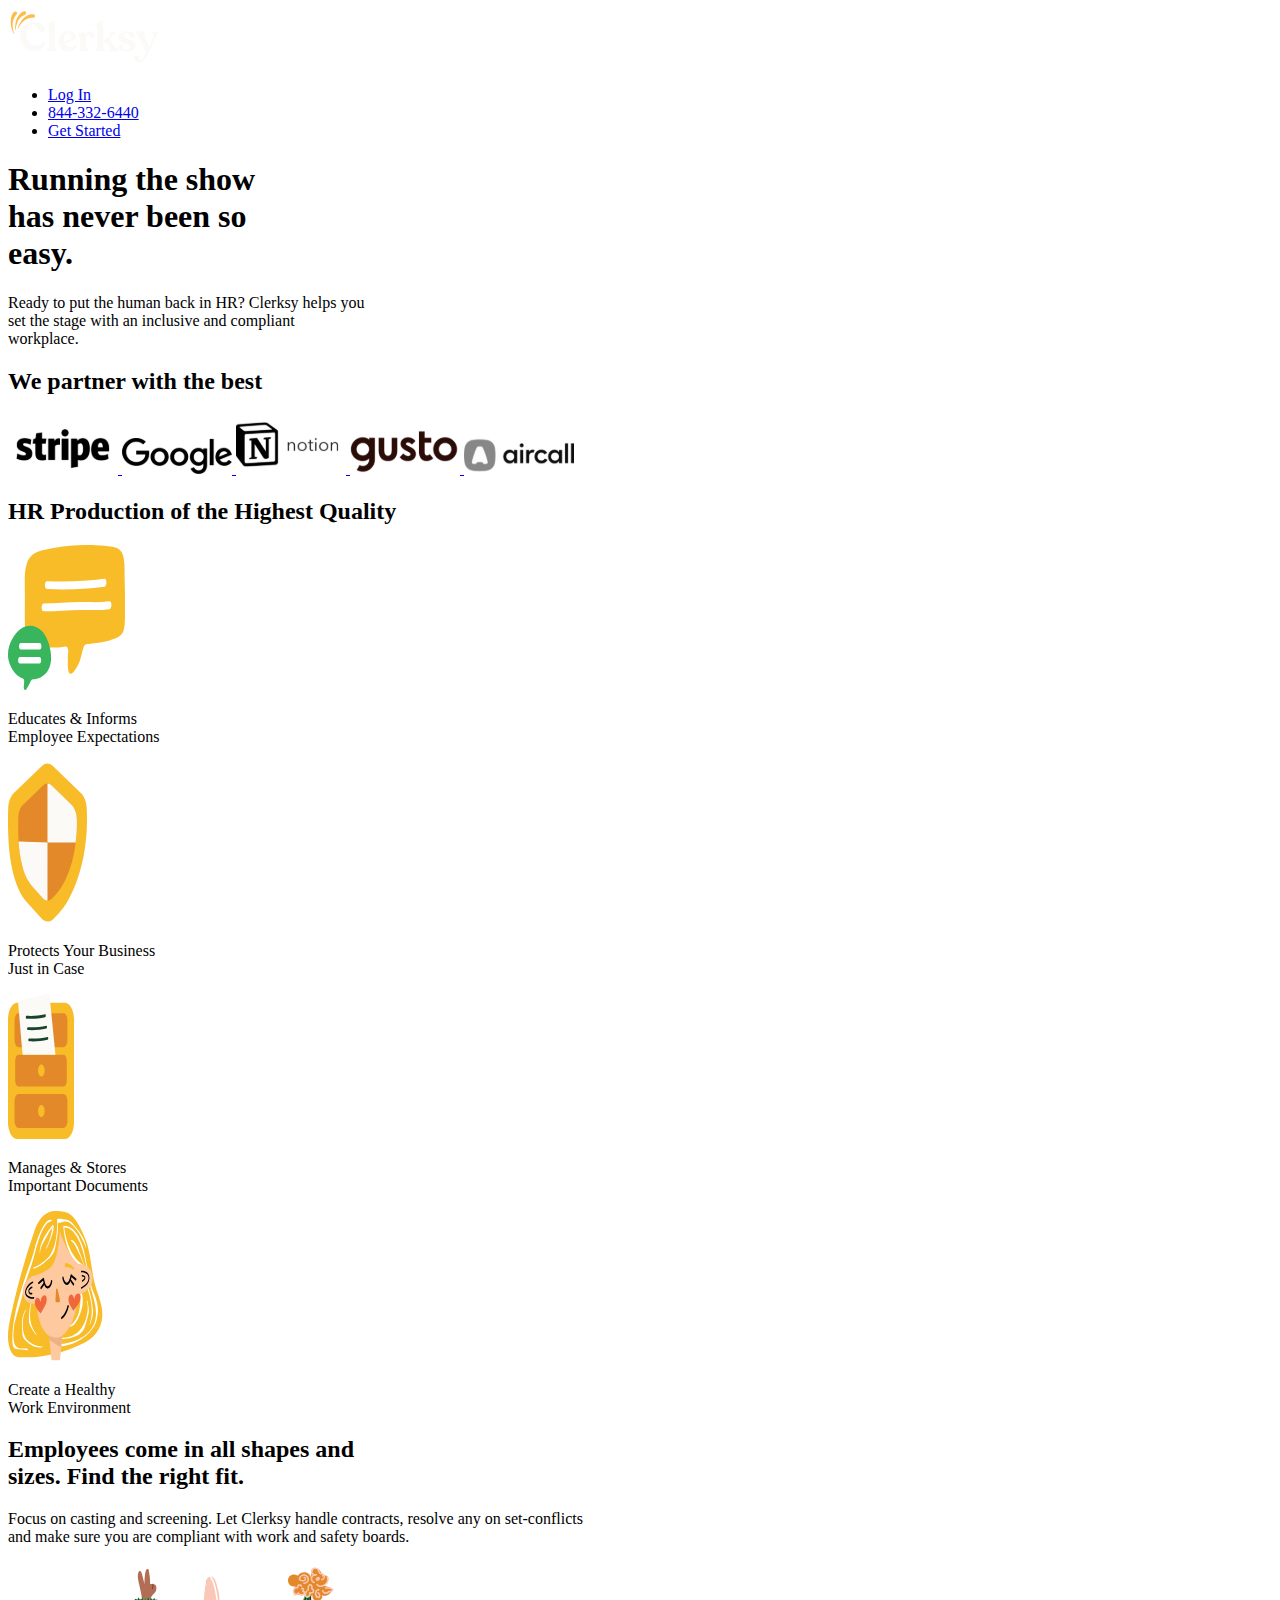
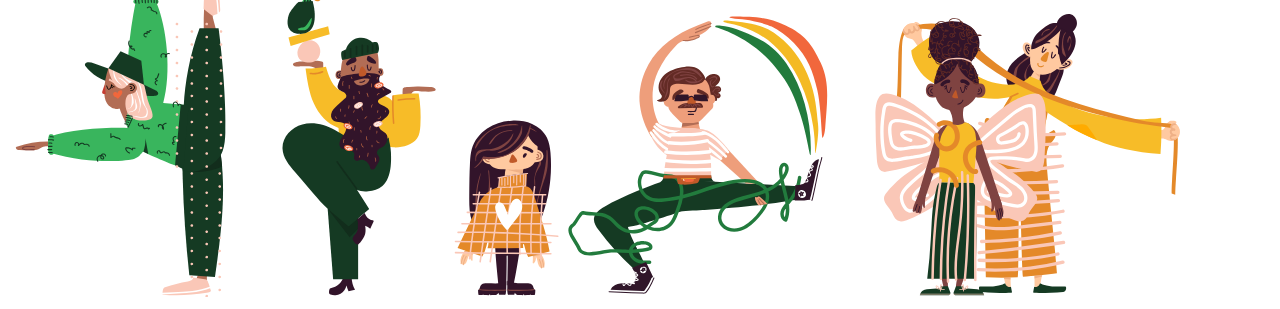
==== index.html @ 3b126f64 "3 sections" ====
<!doctype html>
<html lang="en">
<head>
    <meta charset="UTF-8">
    <meta name="viewport"
          content="width=device-width, user-scalable=no, initial-scale=1.0, maximum-scale=1.0, minimum-scale=1.0">
    <meta http-equiv="X-UA-Compatible" content="ie=edge">
    <title>Clerksky</title>
    <link rel="stylesheet" href="css/Style.css">
</head>
<body>
<header>
    <div class="container wrapper">
        <a href="#">
            <img src="images/logo.svg" alt=""/>
        </a>
        <nav>
            <ul>
                <li>
                    <a href="#">Log In</a>
                </li>
                <li>
                    <a href="#">844-332-6440</a>
                </li>
                <li>
                    <a href="#">Get Started</a>
                </li>
            </ul>
        </nav>
    </div>
</header>
<main>
    <section class="main">
        <div class="wrapper">

            <article>
                <h1>Running the show<br>has never been so<br>easy.</h1>
                <p>Ready to put the human back in HR? Clerksy helps you<br>set the stage with an inclusive and compliant<br>workplace.</p>
            </article>
        </div>
    </section>
    <section class="partners">
        <div class="wrapper">
            <h2>We partner with the best</h2>
            <div class="link_images">
                <a href="#">
                    <img src="images/stripe.svg" alt=""/>
                </a>
                <a href="#">
                    <img src="images/google.svg" alt=""/>
                </a>
                <a href="#">
                    <img src="images/notion.svg" alt=""/>
                </a>
                <a href="#">
                    <img src="images/gusto.svg" alt=""/>
                </a>
                <a href="#">
                    <img src="images/aircall.svg" alt=""/>
                </a>
            </div>
        </div>
    </section>
    <section class="production">
        <div class="wrapper" >
            <h2>HR Production of the Highest Quality</h2>
            <div class="production_card">
                <article>
                    <img src="images/icon01.svg">
                    <p>Educates & Informs<br>Employee Expectations</p>
                </article>
                <article>
                    <img src="images/icon02.svg">
                    <p>Protects Your Business<br>Just in Case</p>
                </article>
                <article>
                    <img src="images/icon03.svg">
                    <p>Manages & Stores<br>Important Documents</p>
                </article>
                <article>
                    <img src="images/icon04.svg">
                    <p>Create a Healthy<br>Work Environment</p>
                </article>
            </div>
        </div>
    </section>
    <section class="employees">
        <div class="wrapper">
            <h2>Employees come in all shapes and<br> sizes. Find the right fit.</h2>
            <p>Focus on casting and screening. Let Clerksy handle contracts, resolve any on set-conflicts<br> and make sure you are compliant with work and safety boards.</p>
            <img src="images/people.svg">
        </div>
    </section>
</main>
<footer></footer>
</body>
</html>
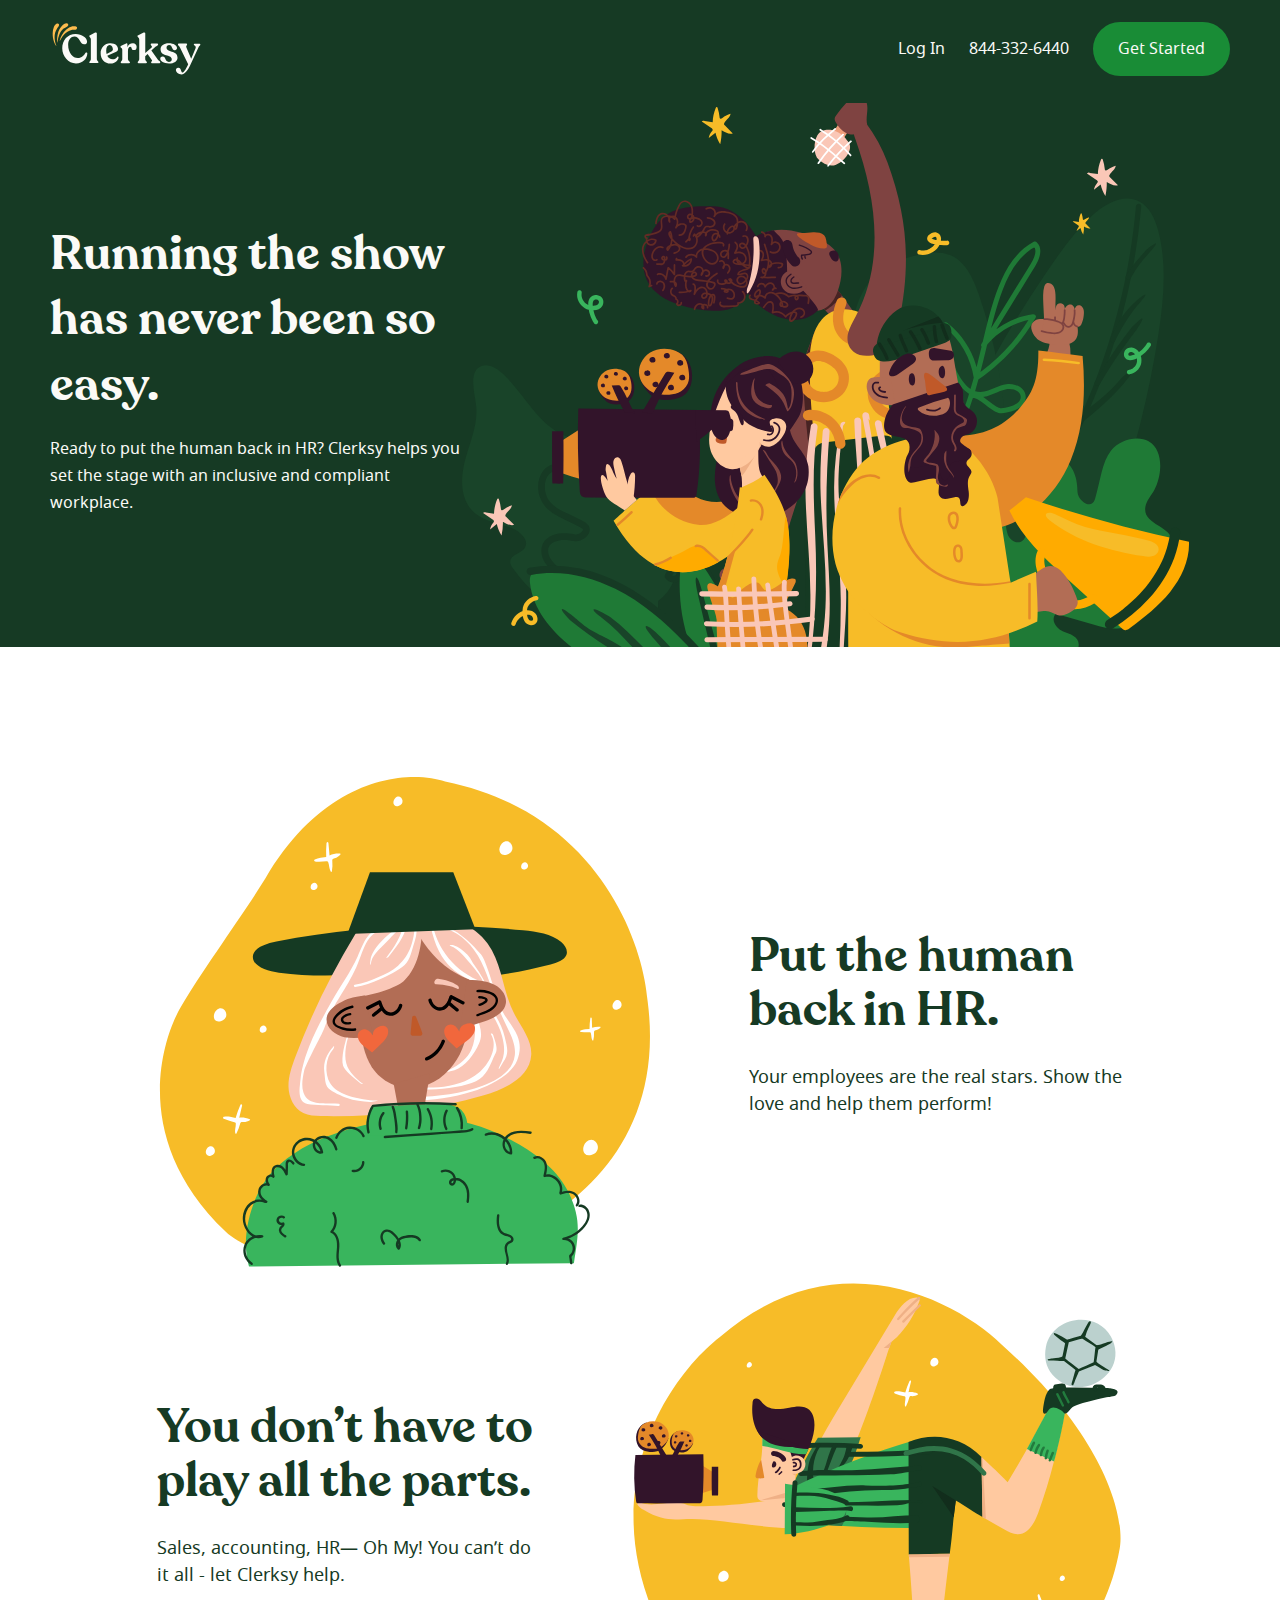
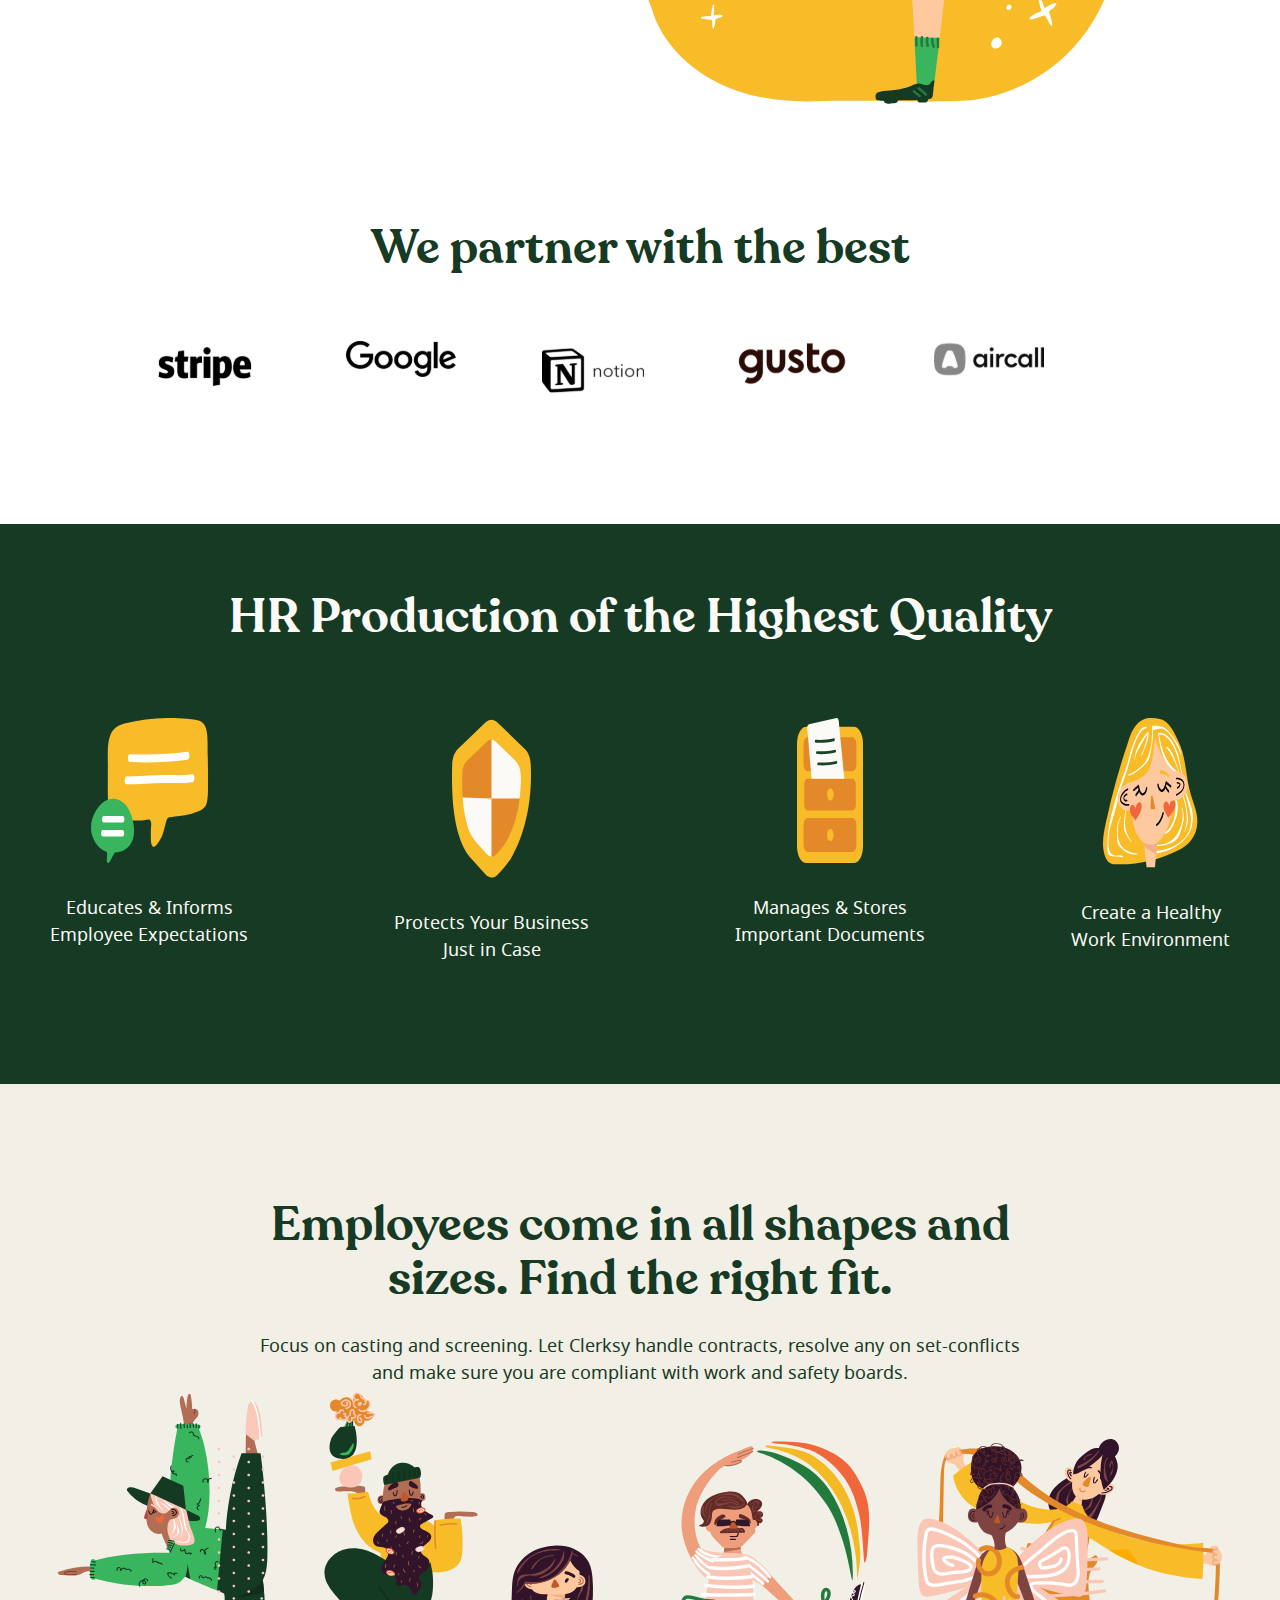
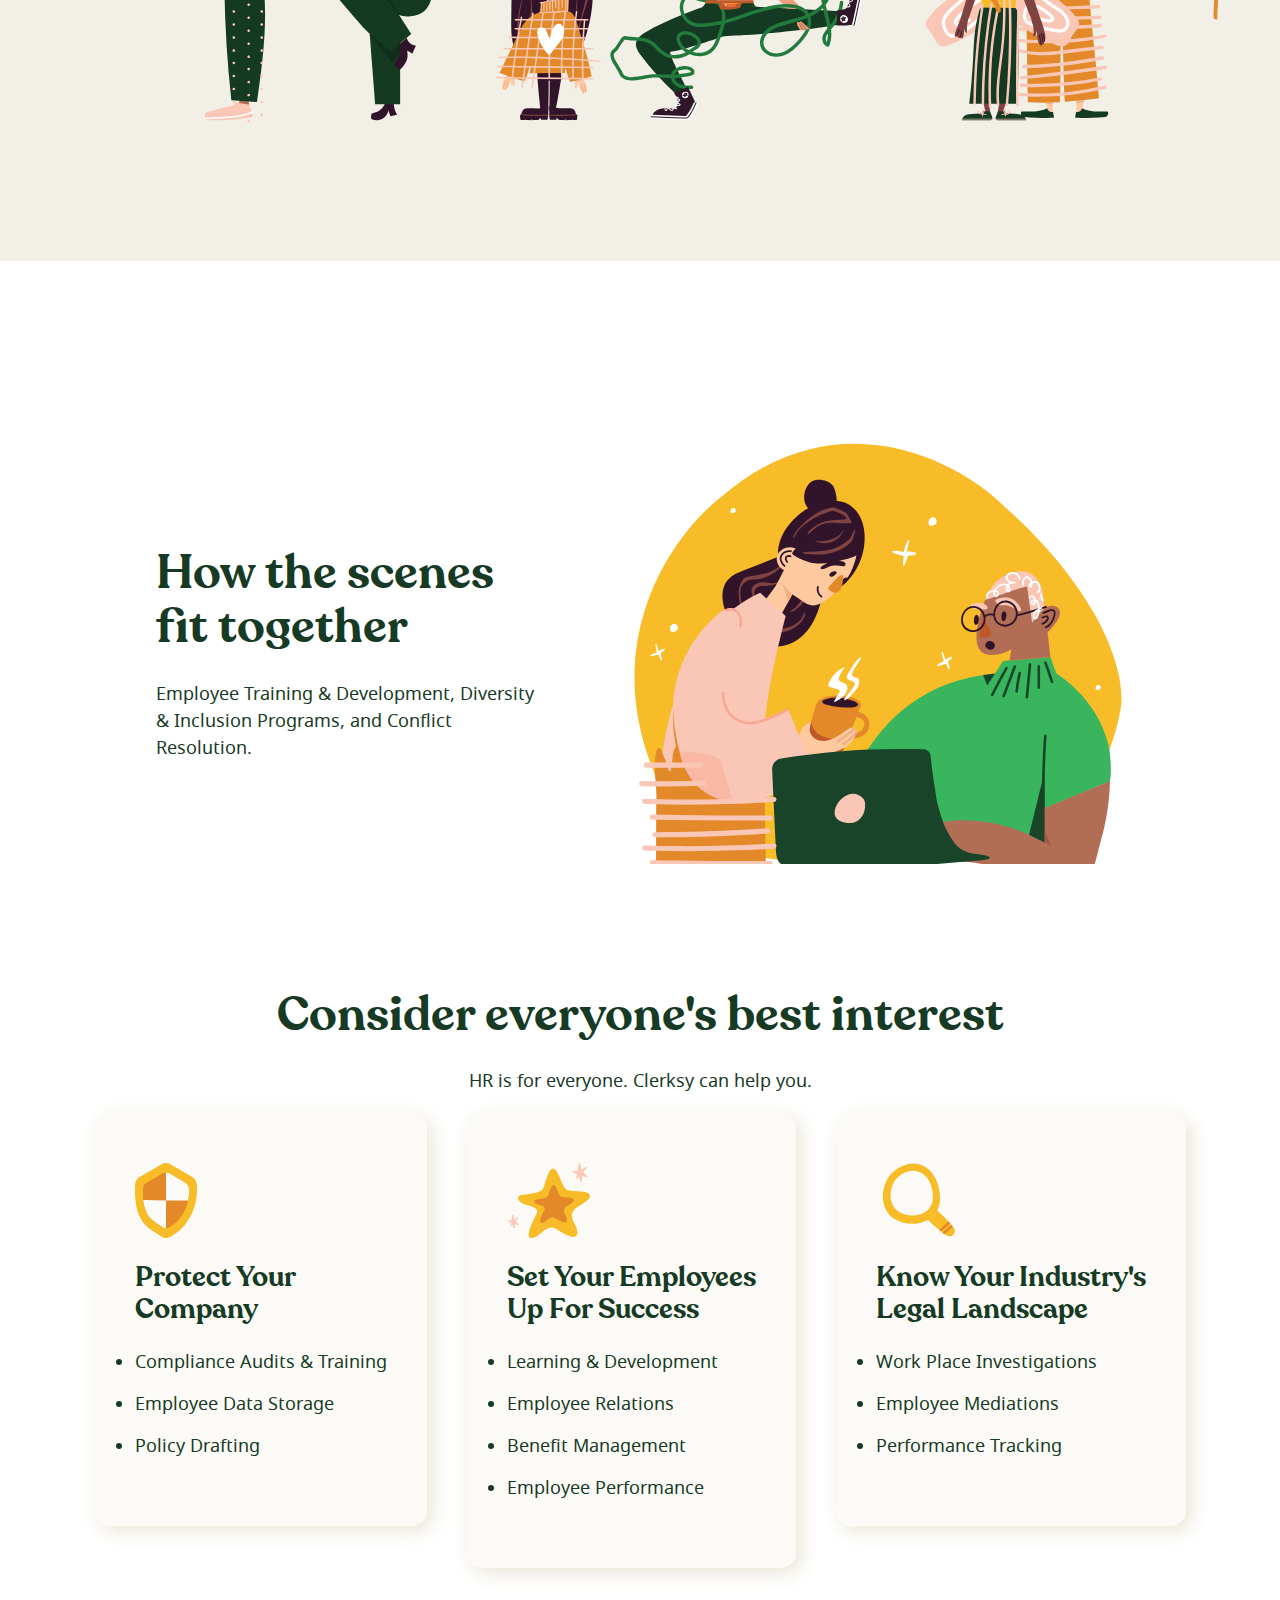
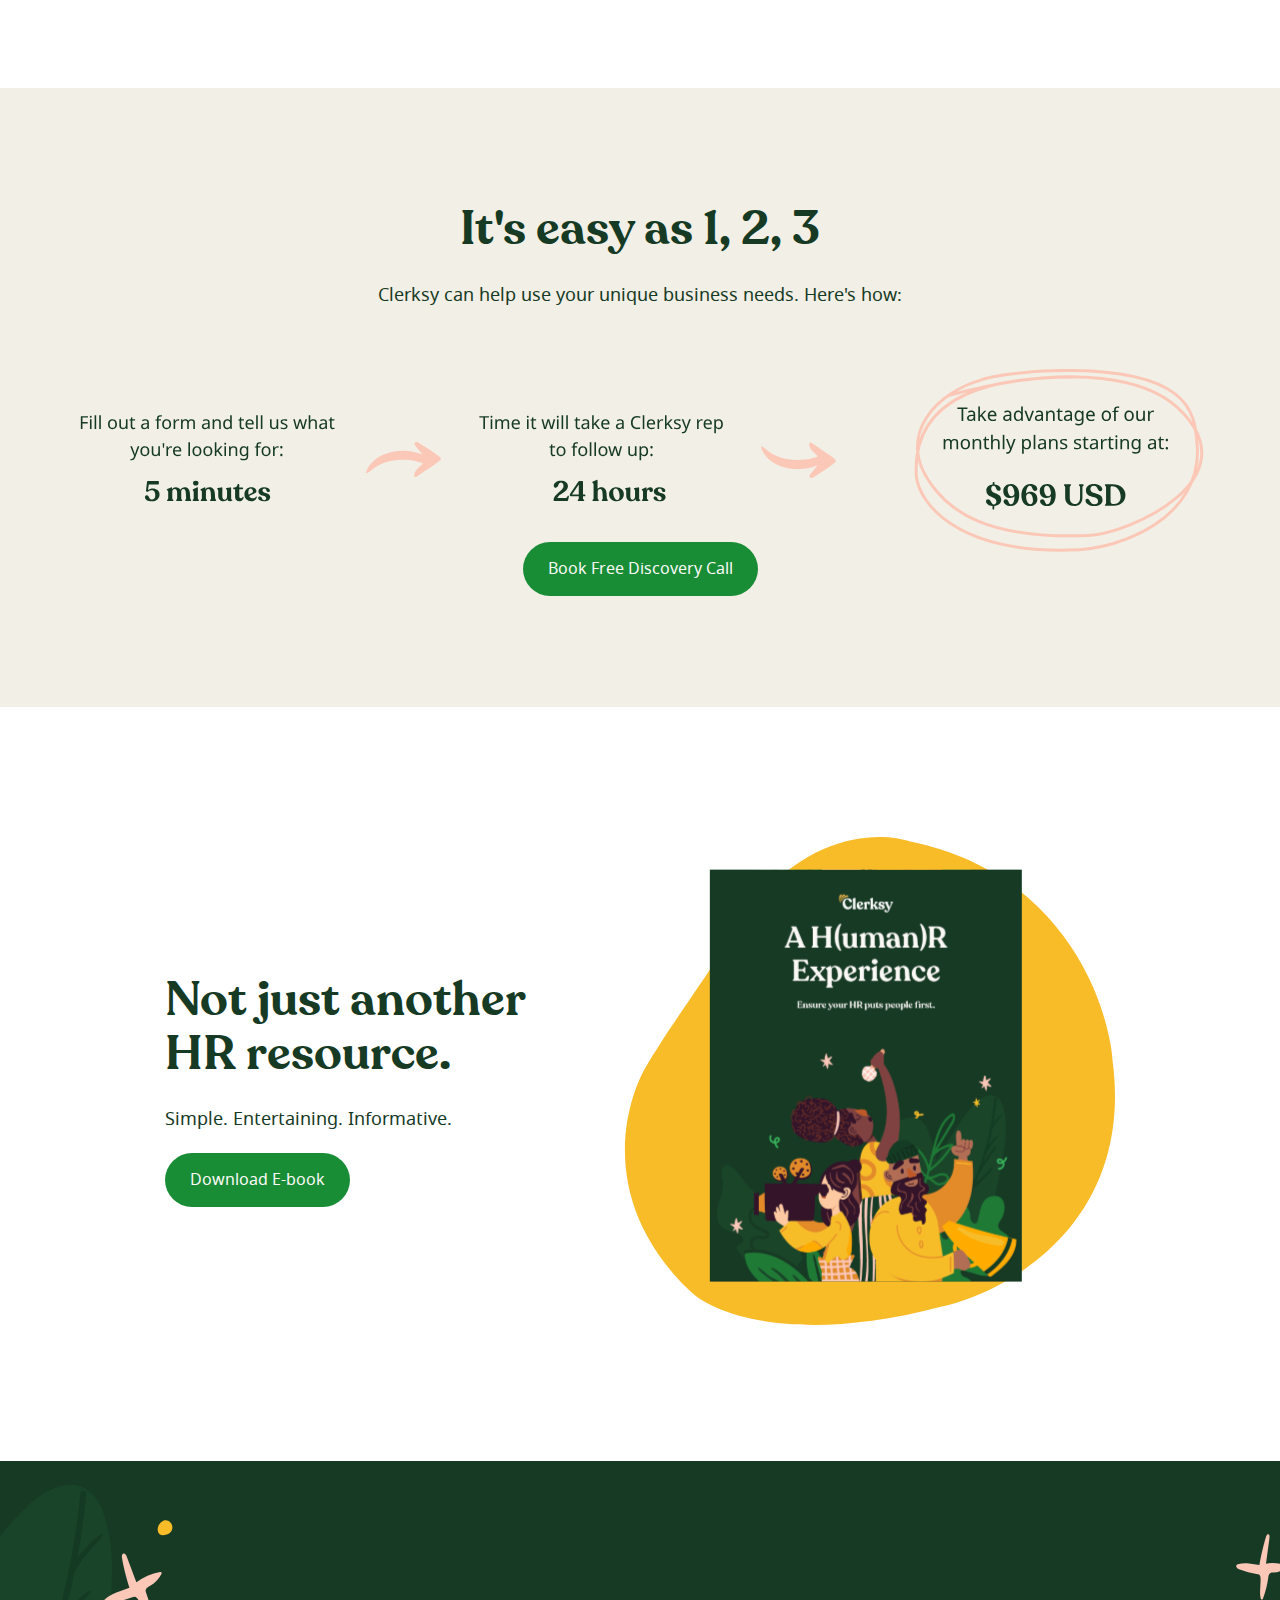
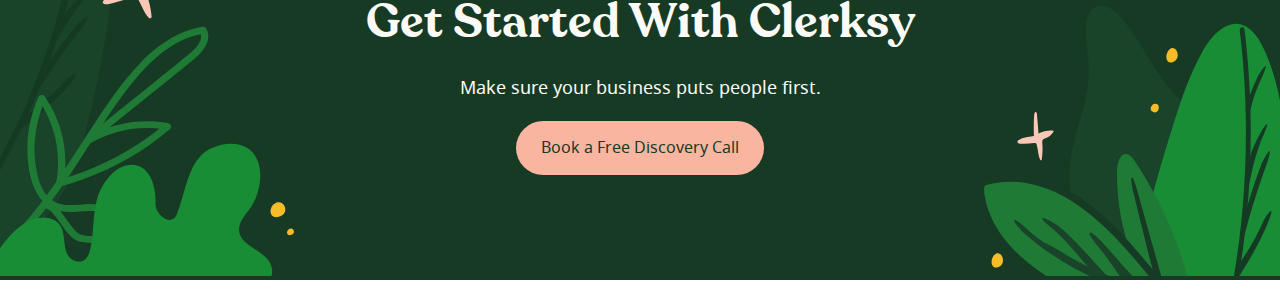
==== commit 96399685: "flexs" ====
--- a/index.html
+++ b/index.html
@@ -6,7 +6,7 @@
           content="width=device-width, user-scalable=no, initial-scale=1.0, maximum-scale=1.0, minimum-scale=1.0">
     <meta http-equiv="X-UA-Compatible" content="ie=edge">
     <title>Clerksky</title>
-    <link rel="stylesheet" href="css/Style.css">
+    <link rel="stylesheet" href="css/style.css">
 </head>
 <body>
 <header>
@@ -39,6 +39,26 @@
             </article>
         </div>
     </section>
+    <section class="about">
+        <div class="wrapper">
+            <article>
+                <img src="images/about_1.svg">
+            </article>
+            <article>
+                <h2>Put the human<br> back in HR.</h2>
+                <p>Your employees are the real stars. Show the<br> love and help them perform!</p>
+            </article>
+        </div>
+        <div class="wrapper">
+            <article>
+                <h2>You don’t have to<br> play all the parts.</h2>
+                <p>Sales, accounting, HR— Oh My! You can’t do<br> it all - let Clerksy help.</p>
+            </article>
+            <article>
+                <img src="images/about_2.svg">
+            </article>
+        </div>
+    </section>
     <section class="partners">
         <div class="wrapper">
             <h2>We partner with the best</h2>
@@ -91,6 +111,102 @@
             <img src="images/people.svg">
         </div>
     </section>
+    <section class="info">
+        <div class="wrapper">
+            <article>
+                <h2>How the scenes<br> fit together</h2>
+                <p>Employee Training & Development, Diversity<br> & Inclusion Programs, and Conflict<br> Resolution.</p>
+            </article>
+            <article>
+                <img src="images/info.svg">
+            </article>
+        </div>
+    </section>
+    <section class="interests">
+        <div class="wrapper">
+            <H2>Consider everyone's best interest</H2>
+            <p>HR is for everyone. Clerksy can help you.</p>
+            <div class="cards_interests">
+                <article>
+                    <img src="images/icon_inter01.svg">
+                    <h3>Protect Your <br>Company</h3>
+                    <ul>
+                        <li>Compliance Audits & Training</li>
+                        <li>Employee Data Storage</li>
+                        <li>Policy Drafting</li>
+                    </ul>
+                </article>
+                <article>
+                    <img src="images/icon_inter02.svg">
+                    <h3>Set Your Employees<br> Up For Success</h3>
+                    <ul>
+                        <li>Learning & Development</li>
+                        <li>Employee Relations</li>
+                        <li>Benefit Management</li>
+                        <li>Employee Performance</li>
+                    </ul>
+                </article>
+                <article>
+                    <img src="images/icon_inter03.svg">
+                    <h3>Know Your Industry's<br> Legal Landscape</h3>
+                    <ul>
+                        <li>Work Place Investigations</li>
+                        <li>Employee Mediations</li>
+                        <li>Performance Tracking</li>
+                    </ul>
+                </article>
+            </div>
+        </div>
+    </section>
+    <section class="instructions">
+        <div class="wrapper">
+            <h2>It's easy as 1, 2, 3</h2>
+            <p>Clerksy can help use your unique business needs. Here's how:</p>
+        </div>
+        <div class="steps">
+            <article>
+                <img src="images/arrow01.svg">
+            </article>
+            <article>
+                <img src="images/arrow02.svg">
+            </article>
+            <article class="cost">
+                <img src="images/steps03.svg">
+            </article>
+        </div>
+        <ul>
+            <li>
+                <a href="#">Book Free Discovery Call</a>
+            </li>
+        </ul>
+    </section>
+    <section class="book">
+        <div class="wrapper">
+            <article>
+                <h2>Not just another<br>HR resource.</h2>
+                <p>Simple. Entertaining. Informative.</p>
+                <a href="#">Download E-book</a>
+            </article>
+            <article>
+                <img src="images/book.svg">
+            </article>
+        </div>
+    </section>
+    <section class="get_started">
+        <div class="block">
+            <h2>Get Started With Clerksy</h2>
+            <p>Make sure your business puts people first.</p>
+            <a href="#">Book a Free Discovery Call</a>
+        </div>
+        <div class="background_image">
+            <article>
+                <img src="images/plants01.svg">
+            </article>
+            <article>
+                <img src="images/plants02.svg">
+            </article>
+        </div>
+    </section>
 </main>
 <footer></footer>
 </body>
--- a/css/style.css
+++ b/css/style.css
@@ -0,0 +1,305 @@
+@font-face {
+    font-family: 'recoletasemibold';
+    src: url('../fonts/recoleta-semibold-webfont.eot');
+    src: url('../fonts/recoleta-semibold-webfont.eot?#iefix') format('embedded-opentype'),
+    url('../fonts/recoleta-semibold-webfont.woff2') format('woff2'),
+    url('../fonts/recoleta-semibold-webfont.woff') format('woff'),
+    url('../fonts/recoleta-semibold-webfont.ttf') format('truetype');
+    font-weight: normal;
+    font-style: normal;
+}
+@font-face {
+    font-family: 'noto_sansregular';
+    src: url('../fonts/notosans-regular-webfont.eot');
+    src: url('../fonts/notosans-regular-webfont.eot?#iefix') format('embedded-opentype'),
+    url('../fonts/notosans-regular-webfont.woff2') format('woff2'),
+    url('../fonts/notosans-regular-webfont.woff') format('woff'),
+    url('../fonts/notosans-regular-webfont.ttf') format('truetype');
+    font-weight: normal;
+    font-style: normal;
+}
+
+* {
+    padding: 0;
+    margin: 0;
+}
+header{
+    background-color: rgba(22, 58, 36, 1);
+    padding-top: 20px;
+    padding-bottom: 20px;
+}
+.wrapper{
+    max-width: 1180px; margin: auto;
+}
+.container{
+    display:flex;
+    justify-content: space-between;
+}
+.container nav{
+    padding: 16px 0;
+}
+header nav ul{
+    display: flex;
+    justify-content: end;
+    list-style: none;
+}
+header nav li{
+    margin-left: 24px;
+}
+header nav li a {
+    color: #FBFAF7;
+    text-align: right;
+    font: 16px/27px 'noto_sansregular';
+    text-decoration: none;
+}
+header nav li:last-of-type a {
+    background-color: #198C36;
+    border-radius: 160px;
+    padding: 15px 25px;
+}
+.main{
+    padding-top: 120px;
+    padding-bottom: 40px;
+    background: rgba(22, 58, 36, 1) url("../images/main.svg")  right 85px bottom no-repeat;
+}
+.main h1{
+    color: #FBFAF7;
+    font: 48px/65.25px 'recoletasemibold';
+    margin-bottom: 18px;
+}
+.main p{
+    color: #FBFAF7;
+    font: 16px/27px 'noto_sansregular';
+    margin-bottom: 90px;
+}
+.partners {
+    padding-top: 113px;
+    padding-bottom: 120px;
+}
+.partners h2 {
+    text-align: center;
+    color: #163A24;
+    font: 48px/54px 'recoletasemibold';
+    margin-bottom: 66px;
+}
+.partners a {
+    margin-right: 86px;
+}
+.link_images{
+    display: flex;
+    justify-content: center;
+}
+.production{
+    background: #163A24;
+    padding-top: 66px;
+    padding-bottom: 120px;
+}
+.production h2 {
+    text-align: center;
+    color: #FBFAF7;
+    font: 48px/54px 'recoletasemibold';
+    margin-bottom: 74px;
+}
+.production_card{
+    display: flex;
+    justify-content: space-between;
+    text-align: center
+}
+.production article img{
+    margin-bottom: 28px;
+}
+.production article p{
+    color: #FBFAF7;
+    font: 18px/27px 'noto_sansregular';
+}
+.employees{
+    padding-top: 114px;
+    padding-bottom: 135px;
+    background: #F2EFE6;
+}
+.employees h2{
+    color: #163A24;
+    text-align: center;
+    font: 48px/54px 'recoletasemibold';
+    margin-bottom: 27px;
+}
+.employees p{
+    color: #163A24;
+    text-align: center;
+    font: 18px/27px 'noto_sansregular';
+}
+.about{
+    padding-top: 120px;
+}
+.about .wrapper{
+    display: flex;
+    justify-content: center;
+    gap: 98px;
+    align-items: center;
+}
+.about h2{
+    color: #163A24;
+    font: 48px/54px 'recoletasemibold';
+    margin-bottom: 27px;
+}
+.about p{
+    color: #163A24;
+    font: 18px/27px 'noto_sansregular';
+}
+.info{
+    padding-top: 180px;
+    padding-bottom: 120px;
+}
+.info .wrapper{
+    display: flex;
+    justify-content: center;
+    gap: 98px;
+    align-items: center;
+}
+.info h2{
+    color: #163A24;
+    font: 48px/54px 'recoletasemibold';
+    margin-bottom: 27px;
+}
+.info p{
+    color: #163A24;
+    font: 18px/27px 'noto_sansregular';
+}
+.interests{
+    margin-bottom: 120px;
+}
+.interests .wrapper H2{
+    color: #163A24;
+    font: 48px/54px 'recoletasemibold';
+    text-align: center;
+    margin-bottom: 26px;
+}
+.interests .wrapper p{
+    color: #163A24;
+    font: 18px/27px 'noto_sansregular';
+    text-align: center;
+    margin-bottom: 18px;
+}
+.cards_interests{
+    display: flex;
+    justify-content: center;
+    gap: 40px;
+    text-align: left;
+    align-items: flex-start;
+}
+.cards_interests article{
+    border-radius: 15px;
+    background: #FBFAF7;
+    box-shadow: 5px 5px 20px 0px #E9E4D5;
+    padding-right: 40px;
+    padding-left: 40px;
+    padding-top: 50px;
+    padding-bottom: 51px;
+}
+.cards_interests img{
+    margin-bottom: 20px;
+}
+.cards_interests h3{
+    margin-bottom: 23px;
+    font: 28px/32px 'recoletasemibold';
+    color: #163A24;
+}
+.cards_interests li{
+    margin-bottom: 15px;
+    font: 18px/27px 'noto_sansregular';
+    color: #163A24;
+}
+.instructions{
+    background: #F2EFE6;
+    padding-bottom: 124px;
+    padding-top: 114px;
+    text-align: center;
+}
+.instructions .wrapper h2{
+    color: #163A24;
+    font: 48px/54px 'recoletasemibold';
+    margin-bottom: 26px;
+}
+.instructions .wrapper p{
+    color: #163A24;
+    font: 18px/27px 'noto_sansregular';
+    margin-bottom: 60px;
+}
+.instructions .steps{
+    display: flex;
+    justify-content: center;
+    align-items: center;
+}
+.steps .cost{
+    margin-left: 50px;
+}
+.instructions li a{
+    border-radius: 160px;
+    background: #198C36;
+    padding: 15px 25px;
+    text-decoration: none;
+    font: 16px/27px 'noto_sansregular';
+    color: #FBFAF7;
+}
+.book{
+    padding-top: 120px;
+    padding-bottom: 120px;
+}
+.book .wrapper{
+    display: flex;
+    justify-content: center;
+    gap: 98px;
+    align-items: center;
+}
+.book .wrapper h2{
+    color: #163A24;
+    font: 48px/54px 'recoletasemibold';
+    margin-bottom: 25px;
+}
+.book .wrapper p{
+    color: #163A24;
+    font: 18px/27px 'noto_sansregular';
+    margin-bottom: 34px;
+}
+.book .wrapper a{
+    color: #FBFAF7;
+    font: 16px/27px 'noto_sansregular';
+    border-radius: 160px;
+    background: #198C36;
+    padding: 15px 25px;
+    text-decoration: none;
+}
+.get_started{
+    background-color: #163A24;
+    padding-top: 20px;
+}
+.get_started .block h2{
+    color: #FBFAF7;
+    font: 48px/54px 'recoletasemibold';
+    margin-bottom: 26px;
+}
+.get_started .block p{
+    color: #FBFAF7;
+    font: 18px/27px 'noto_sansregular';
+    margin-bottom: 33px;
+}
+.get_started .block a {
+    color: #163A24;
+    font: 16px/27px 'noto_sansregular';
+    border-radius: 160px;
+    background: #FAB5A0;
+    padding: 15px 25px;
+    text-decoration: none;
+}
+.block{
+    text-align: center;
+    padding-top: 114px;
+    padding-bottom: 139px;
+    position: absolute;
+    left: 0; right: 0;
+}
+.background_image{
+    display: flex;
+    justify-content: space-between;
+    position: relative;
+}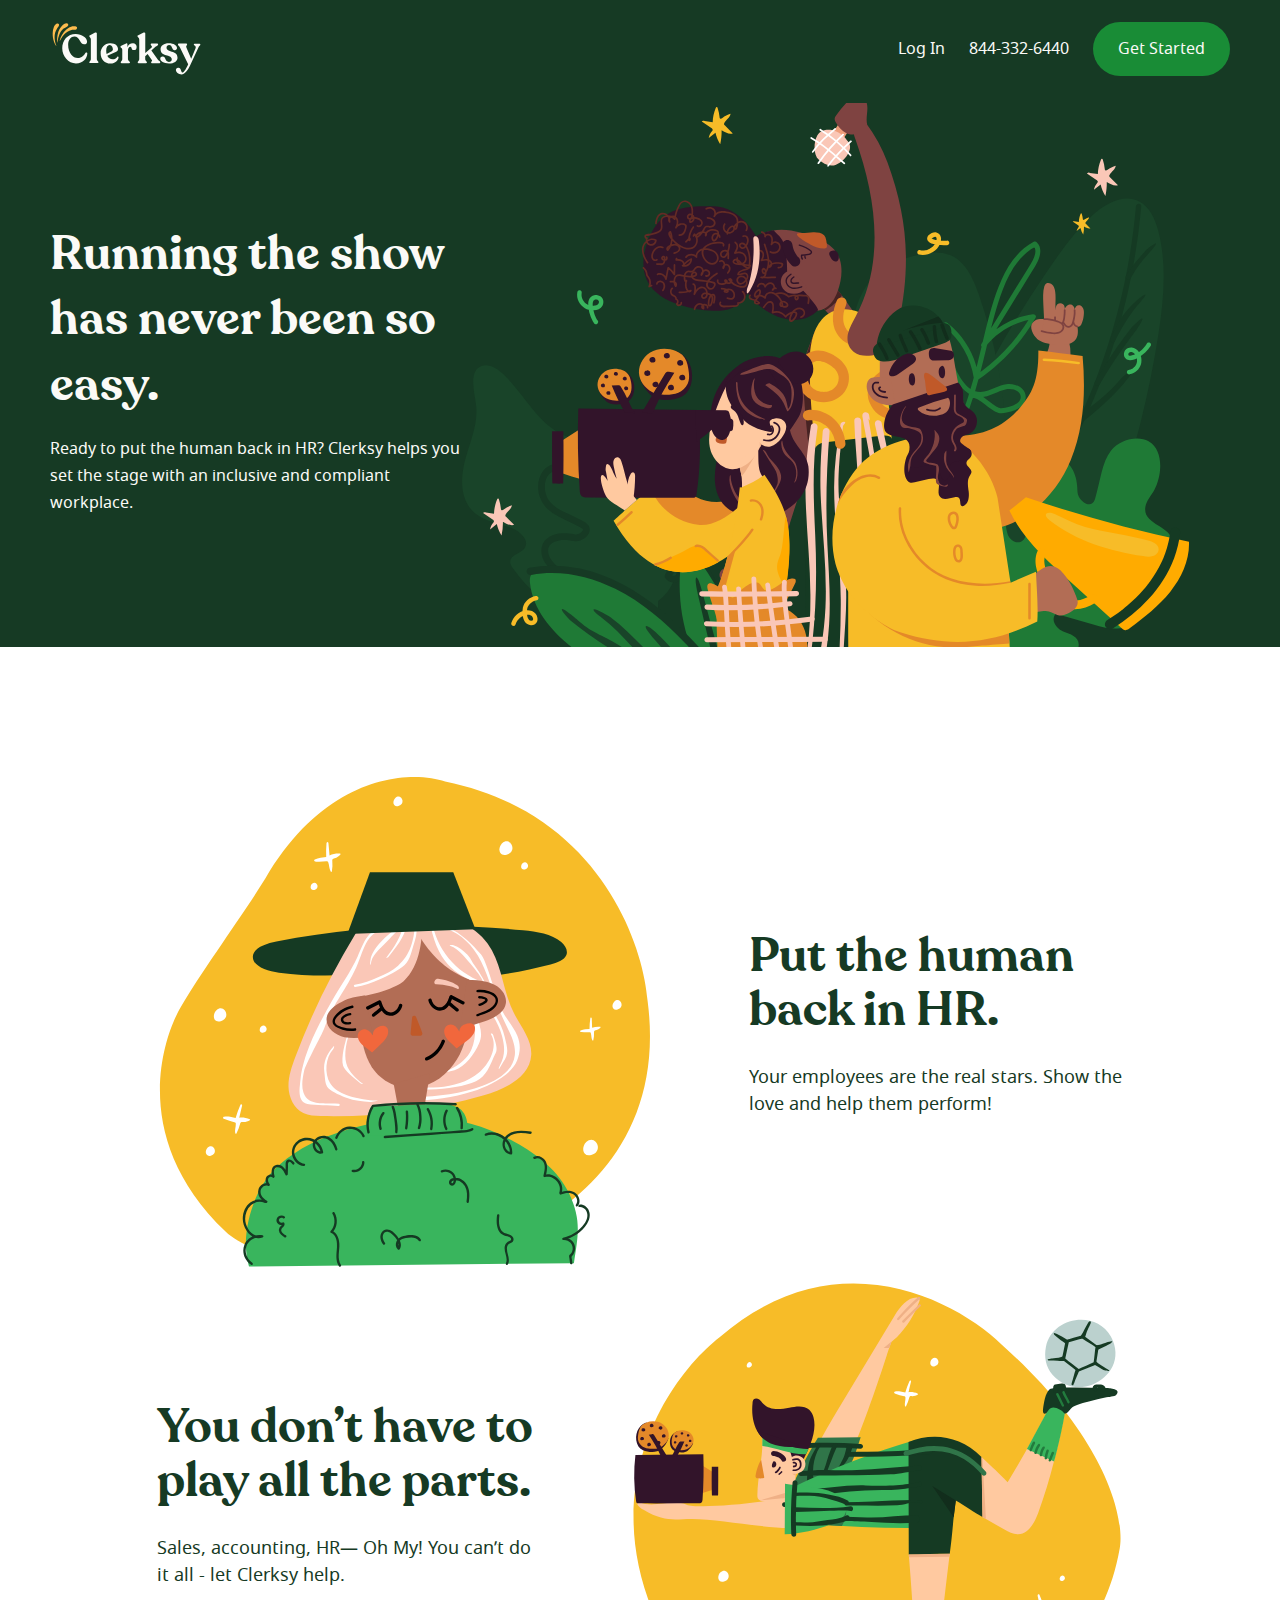
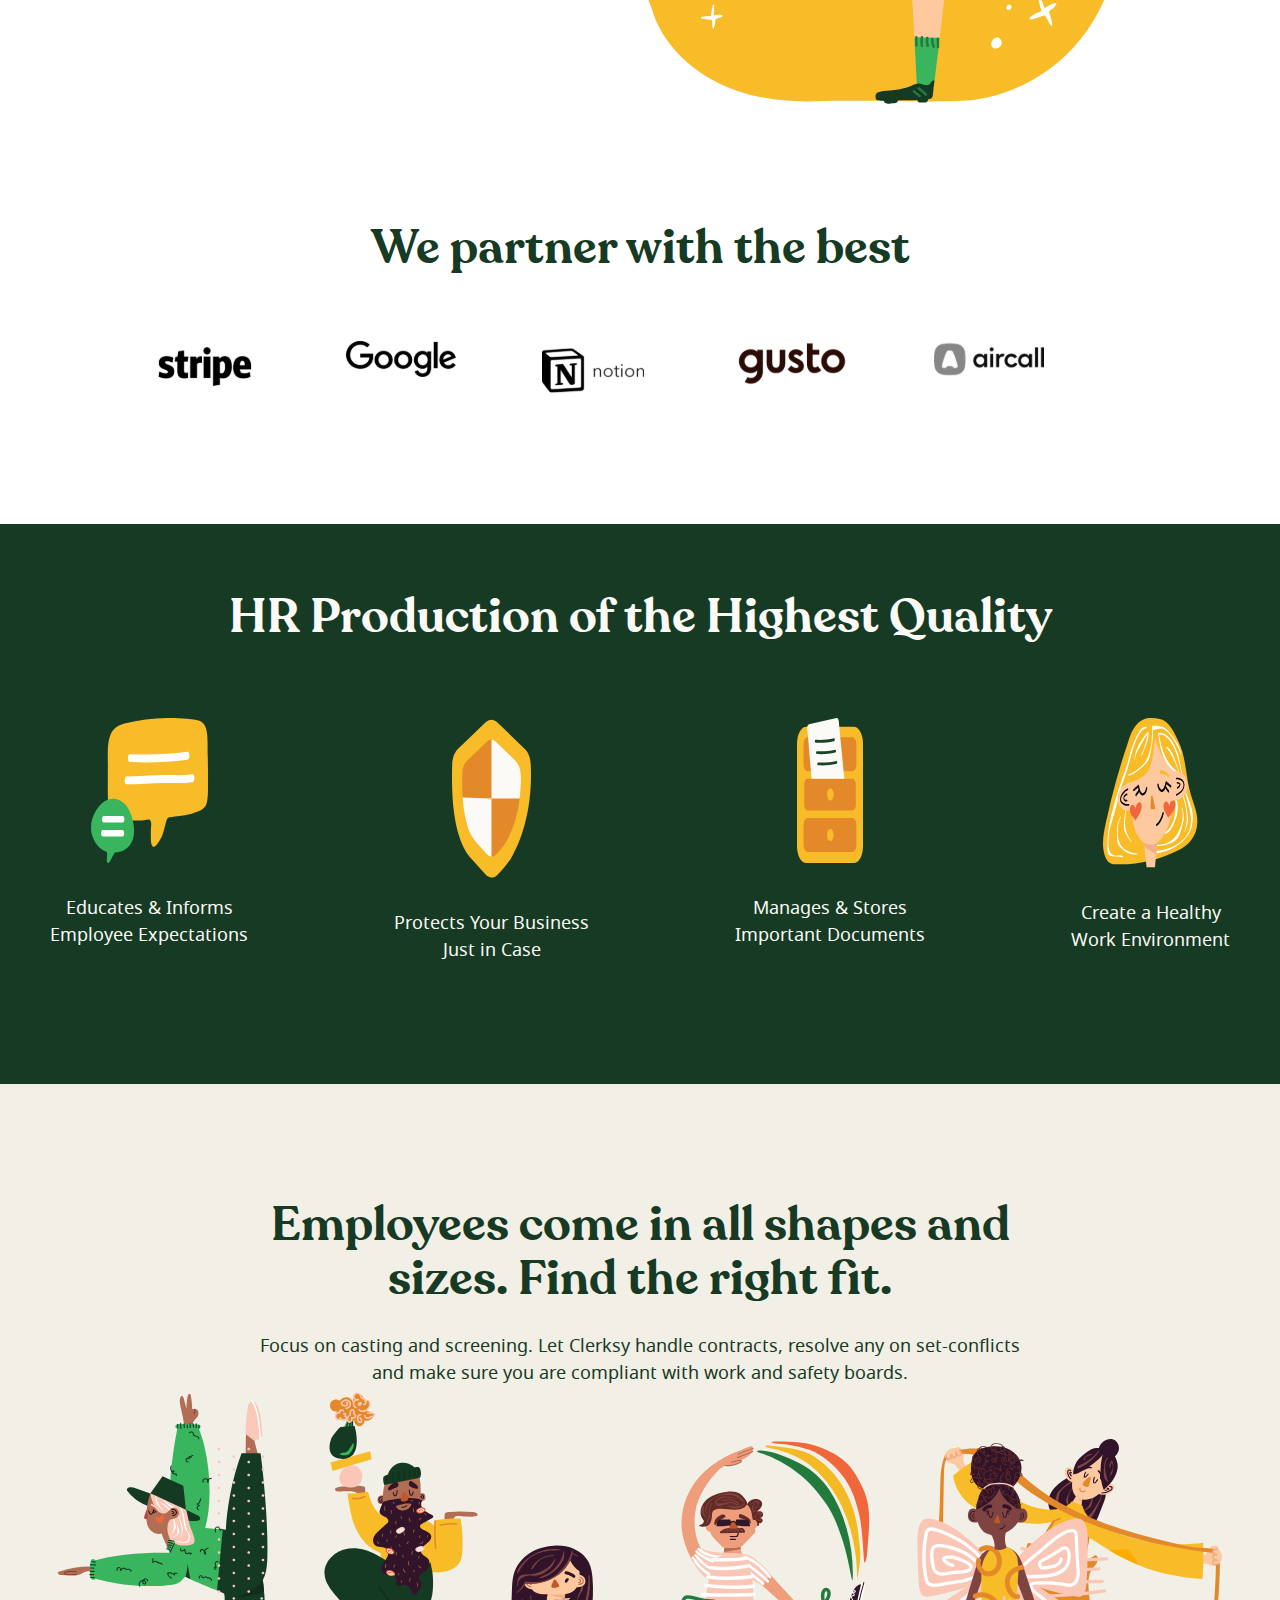
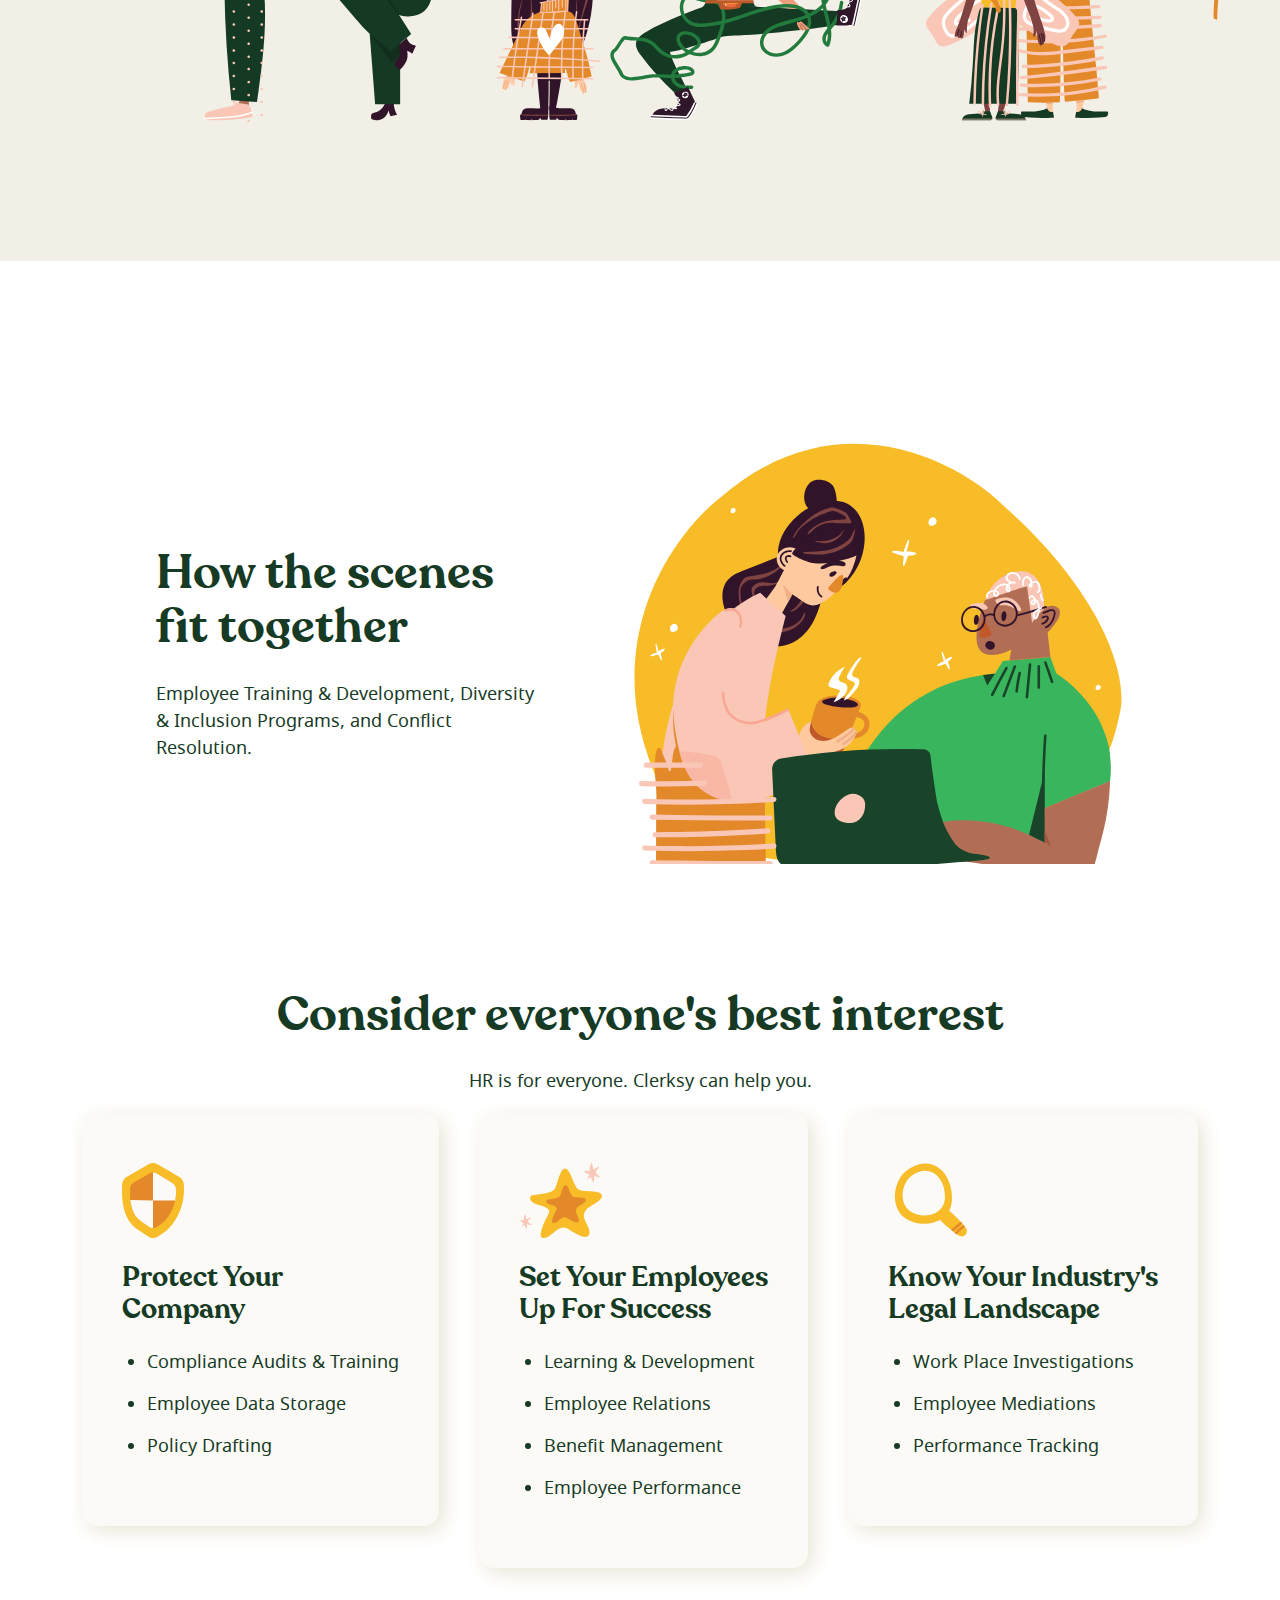
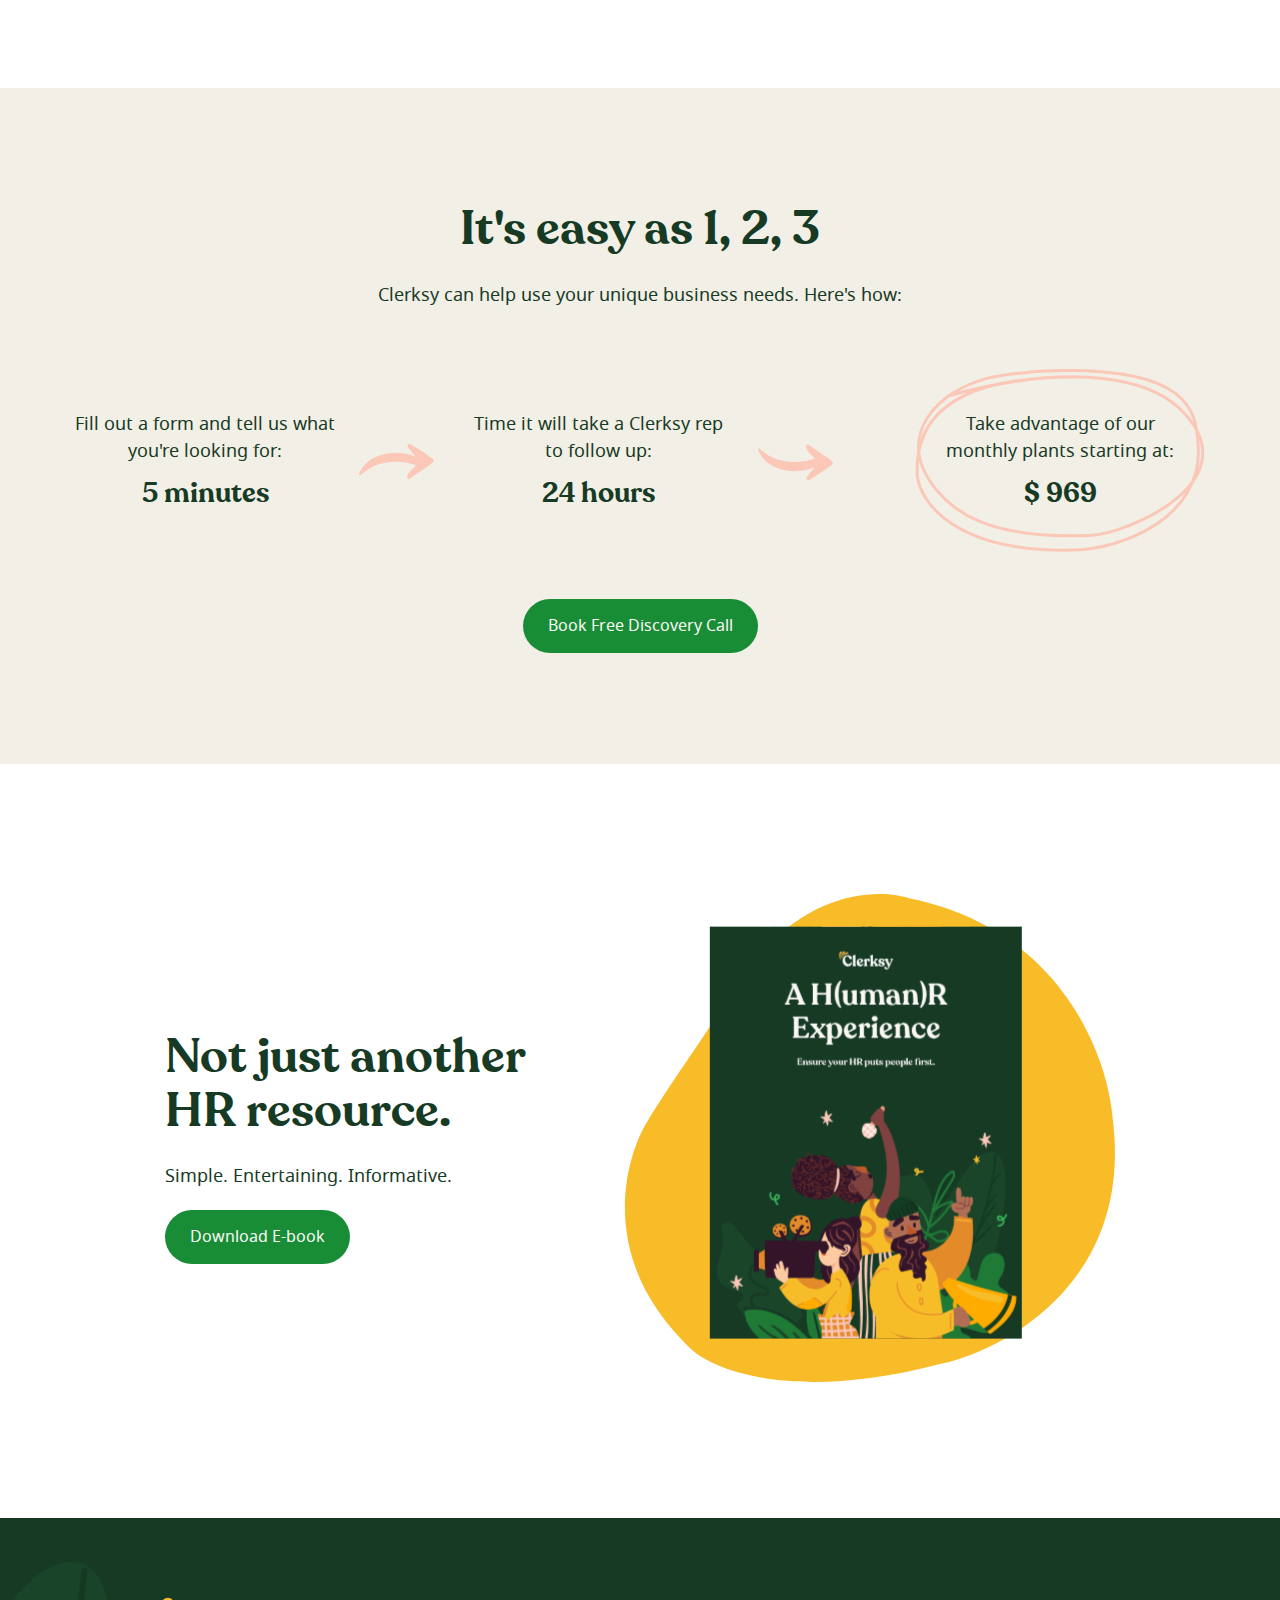
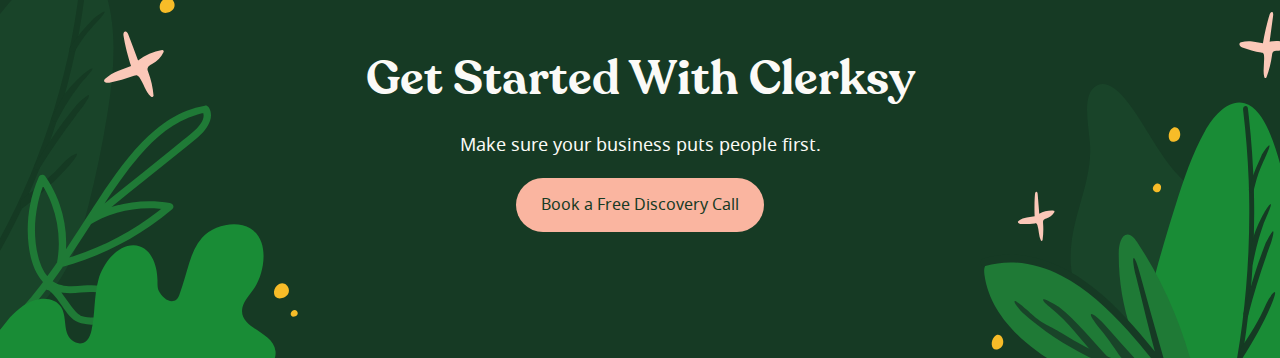
==== commit 54697e23: "work_on_bugs" ====
--- a/index.html
+++ b/index.html
@@ -164,14 +164,17 @@
             <p>Clerksy can help use your unique business needs. Here's how:</p>
         </div>
         <div class="steps">
-            <article>
-                <img src="images/arrow01.svg">
-            </article>
-            <article>
-                <img src="images/arrow02.svg">
+            <article class="min">
+                <p>Fill out a form and tell us what<br> you're looking for:</p>
+                <span>5 minutes</span>
+            </article>
+            <article class="hour">
+                <p>Time it will take a Clerksy rep<br> to follow up:</p>
+                <span>24 hours</span>
             </article>
             <article class="cost">
-                <img src="images/steps03.svg">
+                <p>Take advantage of our<br>monthly plants starting at:</p>
+                <span>$ 969</span>
             </article>
         </div>
         <ul>
@@ -193,18 +196,10 @@
         </div>
     </section>
     <section class="get_started">
-        <div class="block">
+        <div class="wrapper block">
             <h2>Get Started With Clerksy</h2>
             <p>Make sure your business puts people first.</p>
             <a href="#">Book a Free Discovery Call</a>
-        </div>
-        <div class="background_image">
-            <article>
-                <img src="images/plants01.svg">
-            </article>
-            <article>
-                <img src="images/plants02.svg">
-            </article>
         </div>
     </section>
 </main>
--- a/css/style.css
+++ b/css/style.css
@@ -208,6 +208,7 @@
     margin-bottom: 15px;
     font: 18px/27px 'noto_sansregular';
     color: #163A24;
+    margin-left: 25px;
 }
 .instructions{
     background: #F2EFE6;
@@ -229,10 +230,19 @@
     display: flex;
     justify-content: center;
     align-items: center;
-}
-.steps .cost{
-    margin-left: 50px;
-}
+    margin-bottom: 61px;
+    gap: 139px;
+}
+.steps article p{
+    color: #163A24;
+    font: 18px/27px 'noto_sansregular';
+    margin-bottom: 13px;
+}
+.steps article span{
+    color: #163A24;
+    font: 28px/32px 'recoletasemibold';
+}
+
 .instructions li a{
     border-radius: 160px;
     background: #198C36;
@@ -241,6 +251,43 @@
     font: 16px/27px 'noto_sansregular';
     color: #FBFAF7;
 }
+.min{
+    position: relative;
+}
+.min:after{
+    content: "";
+    display: inline-block;
+    background-image: url("../images/arrow01.svg");
+    background-repeat: no-repeat;
+    background-size: cover;
+    width: 75px;
+    height: 36px;
+    position: absolute;
+    left: 284px; top: 33px;
+}
+.hour{
+    position: relative;
+}
+.hour:after{
+    content: "";
+    display: inline-block;
+    background-image: url("../images/arrow02.svg");
+    background-repeat: no-repeat;
+    background-size: cover;
+    width: 75px;
+    height: 36px;
+    position: absolute;
+    left: 284px; top: 33px;
+}
+.cost{
+    background-image: url("../images/loso.svg");
+    width: 290px;
+    height: 183px;
+    box-sizing: border-box;
+    background-size: contain;
+    padding-top: 42px;
+    margin-left: 53px;
+}
 .book{
     padding-top: 120px;
     padding-bottom: 120px;
@@ -272,6 +319,7 @@
 .get_started{
     background-color: #163A24;
     padding-top: 20px;
+    position: relative;
 }
 .get_started .block h2{
     color: #FBFAF7;
@@ -295,11 +343,27 @@
     text-align: center;
     padding-top: 114px;
     padding-bottom: 139px;
+
+}
+.get_started:before{
+    content: "";
+    display: inline-block;
+    background-image: url("../images/plants01.svg");
+    background-repeat: no-repeat;
+    background-size: cover;
+    width: 300px;
+    height: 400px;
     position: absolute;
-    left: 0; right: 0;
-}
-.background_image{
-    display: flex;
-    justify-content: space-between;
-    position: relative;
+    left: 0px;bottom: 0px;
+}
+.get_started:after{
+    content: "";
+    display: inline-block;
+    background-image: url("../images/plants02.svg");
+    background-repeat: no-repeat;
+    background-size: cover;
+    width: 300px;
+    height: 400px;
+    position: absolute;
+    right: 0px;bottom: 0px;
 }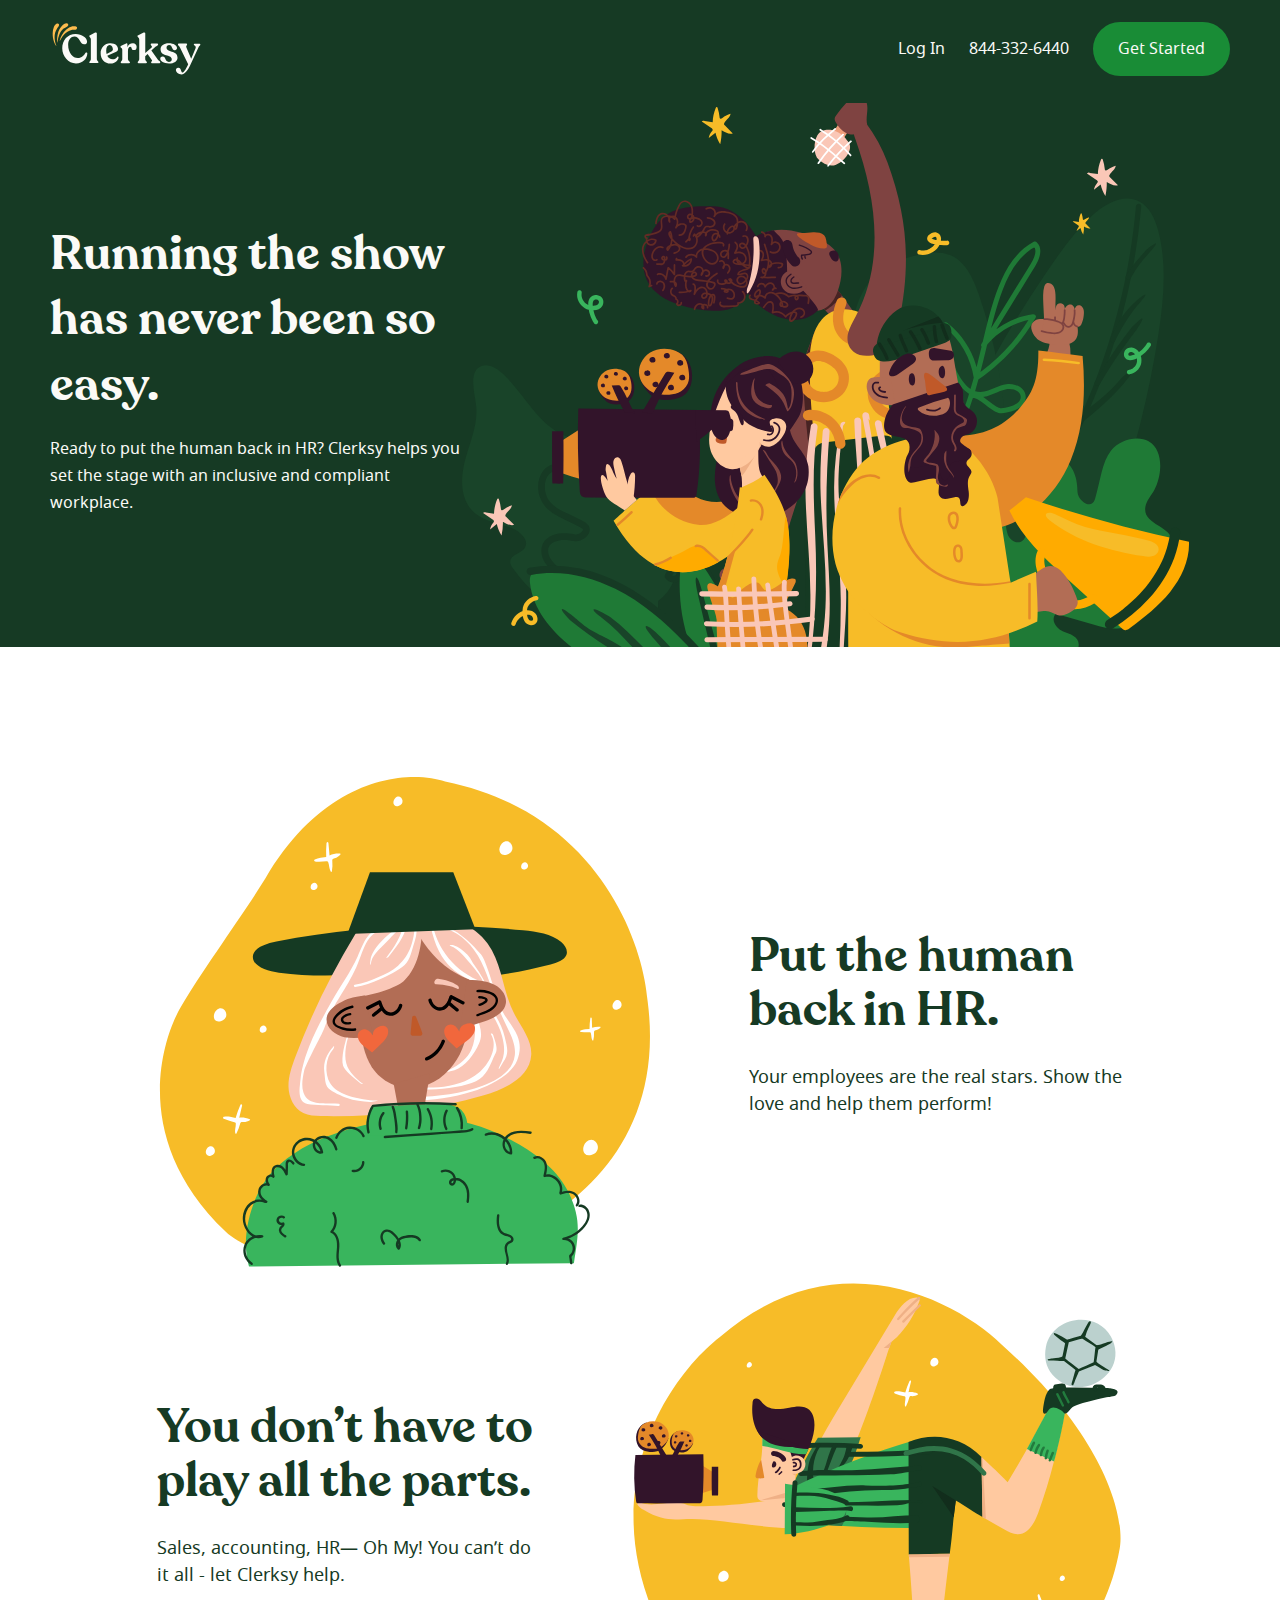
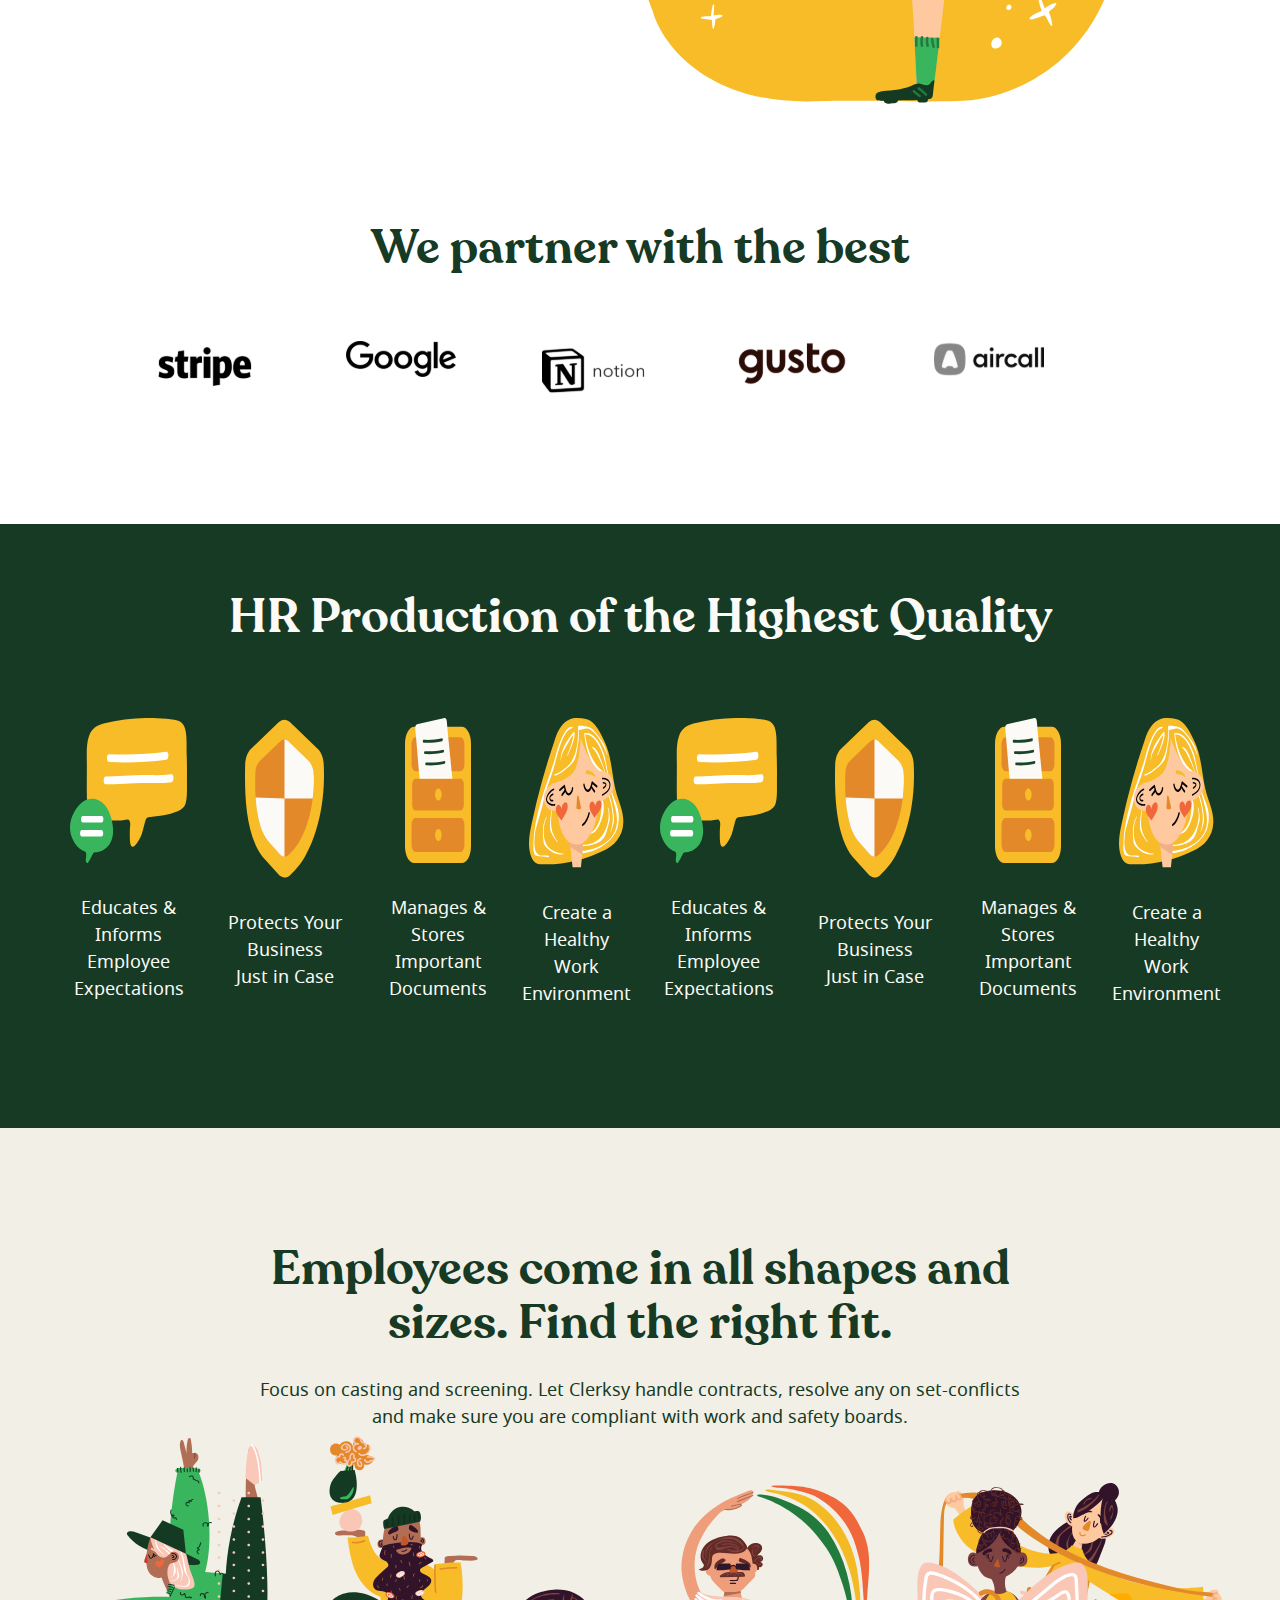
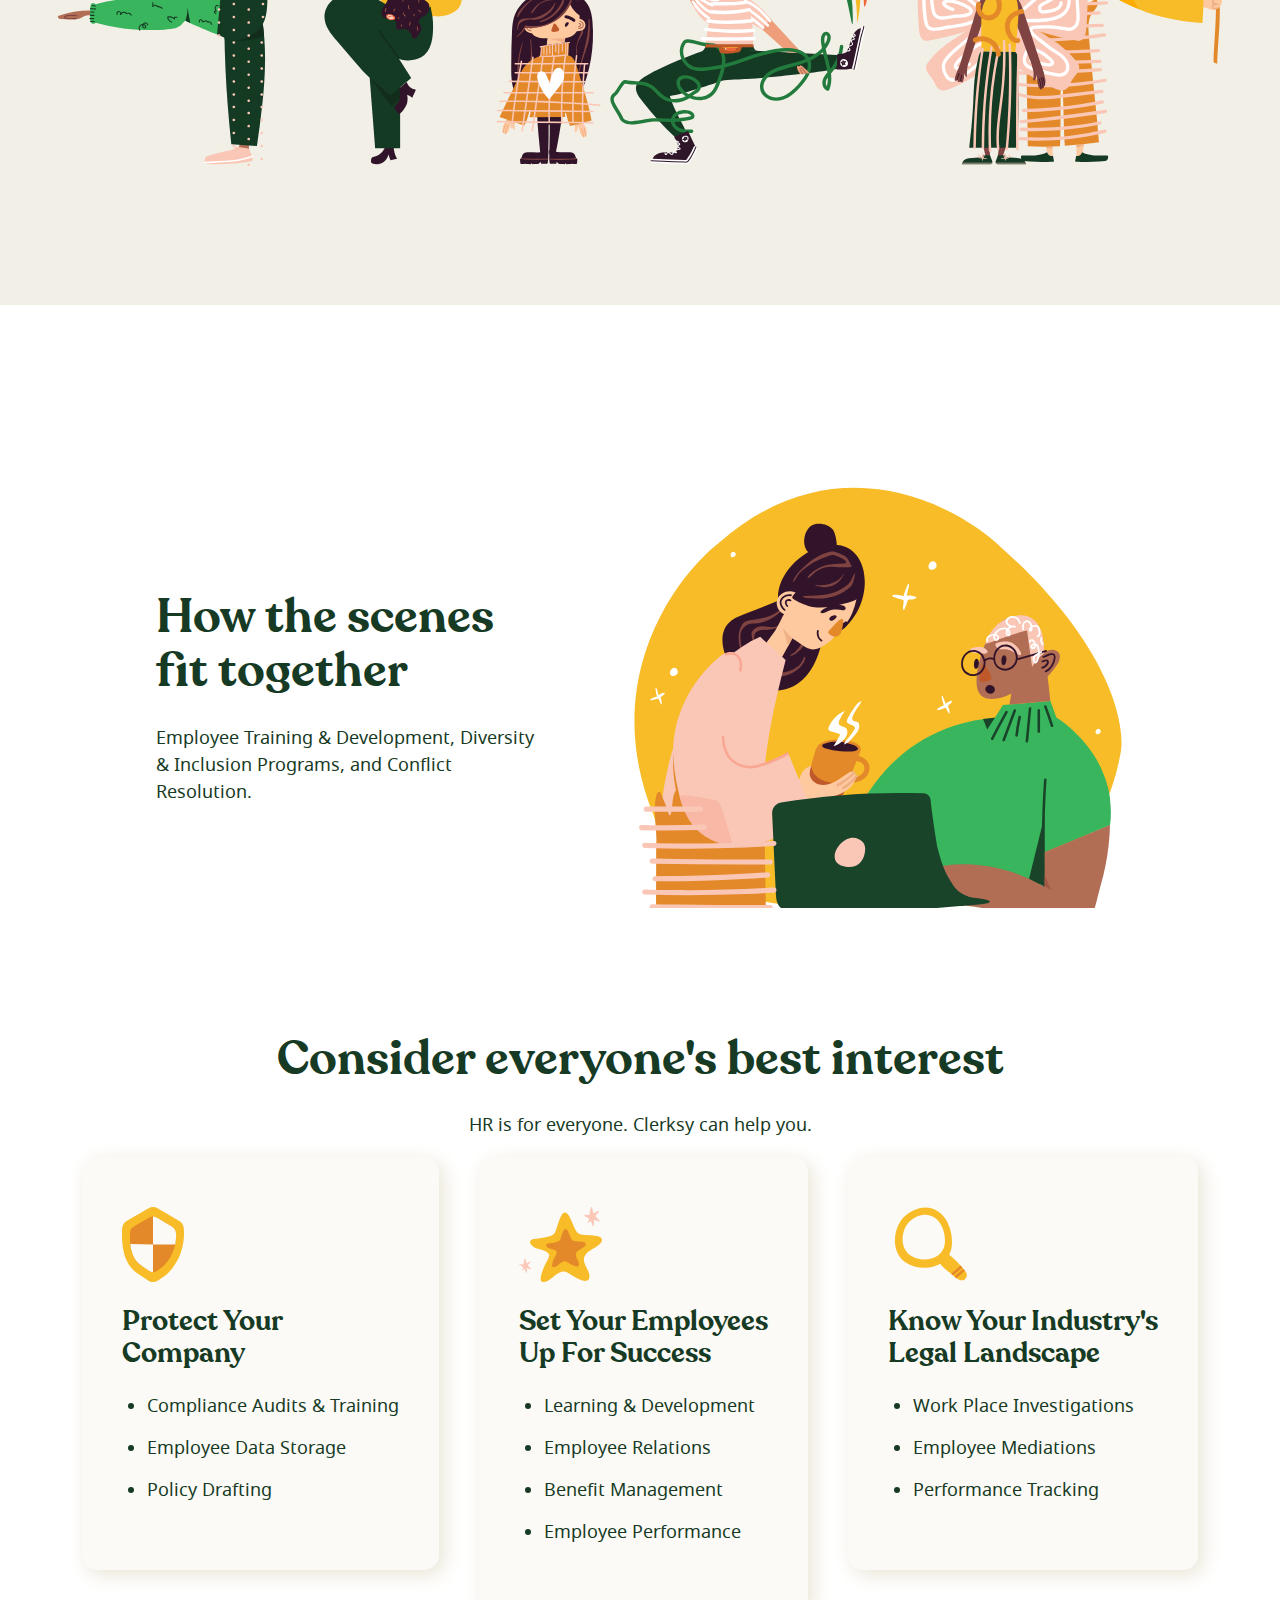
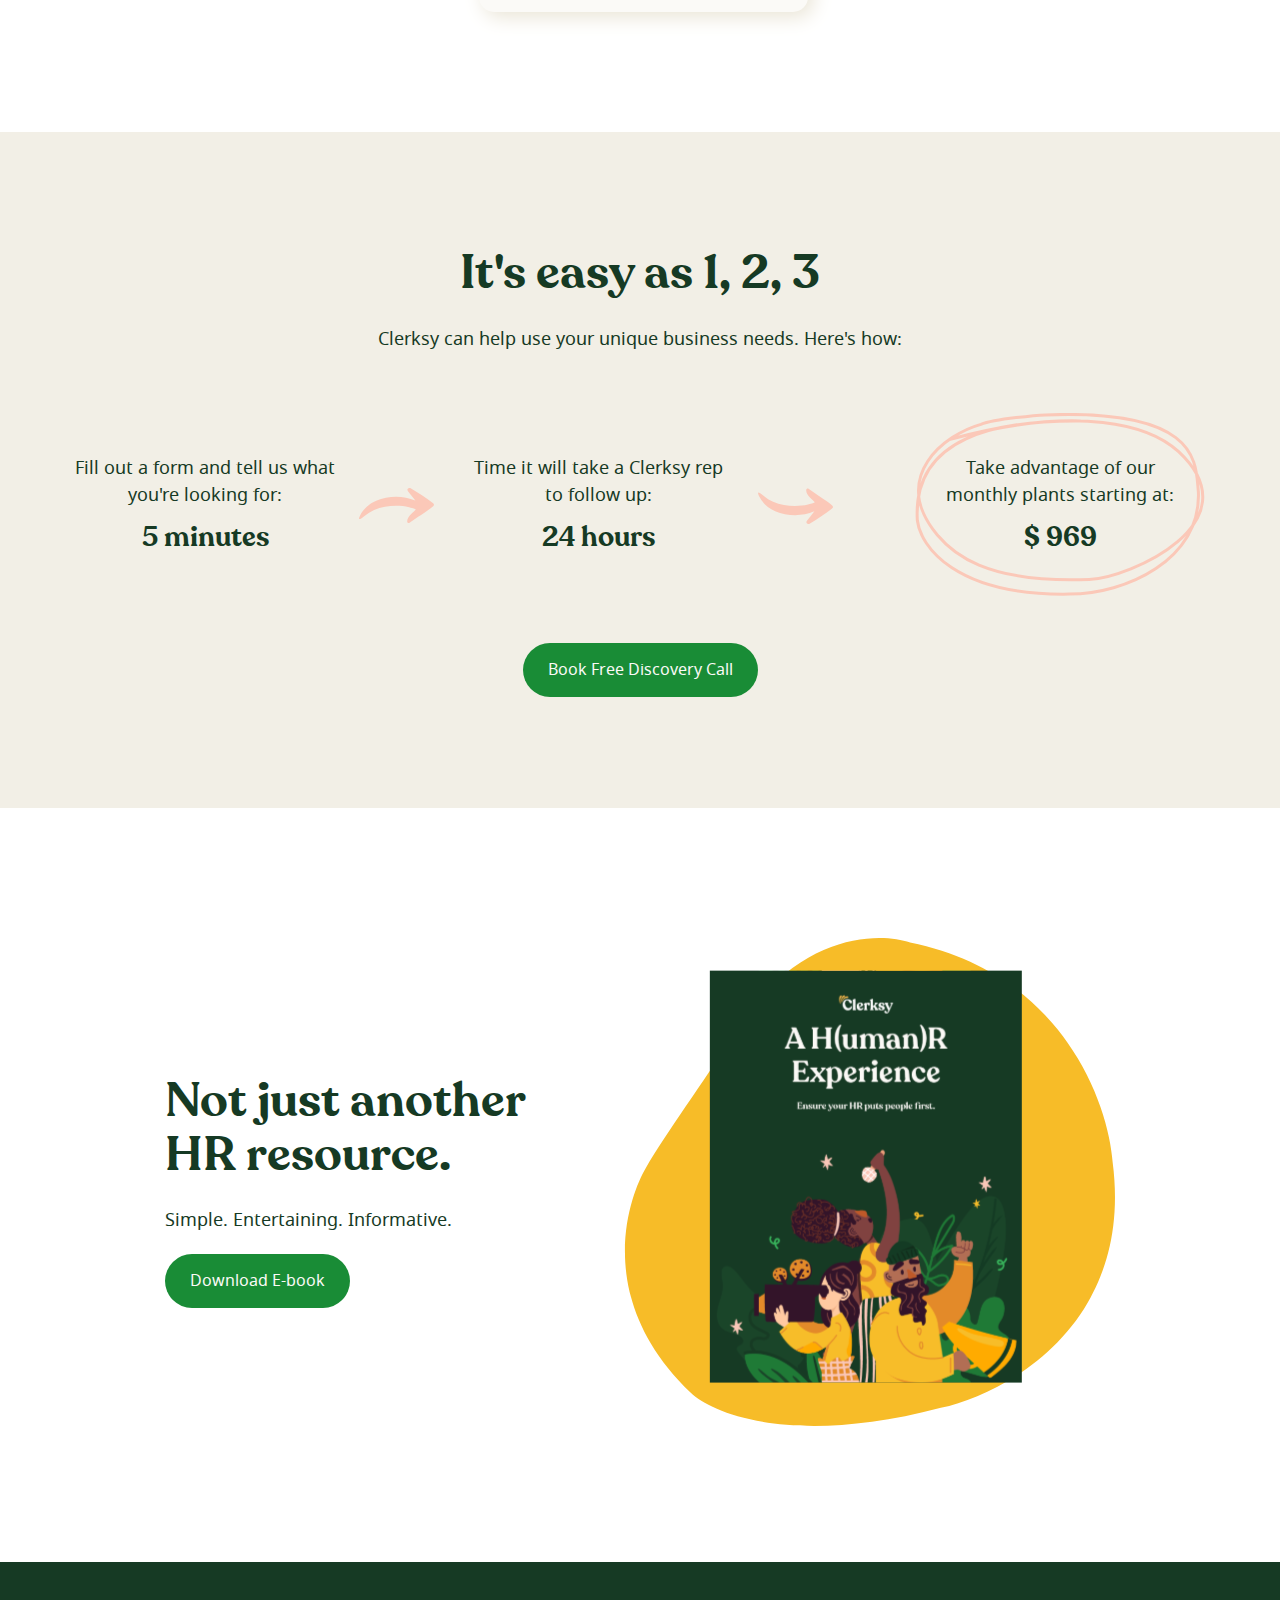
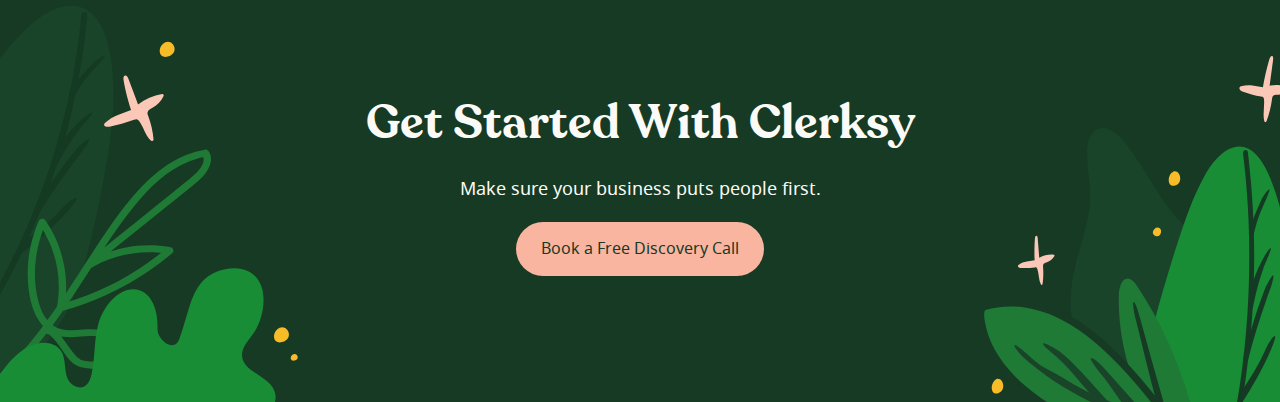
==== commit b837f239: "carousel" ====
--- a/index.html
+++ b/index.html
@@ -6,7 +6,10 @@
           content="width=device-width, user-scalable=no, initial-scale=1.0, maximum-scale=1.0, minimum-scale=1.0">
     <meta http-equiv="X-UA-Compatible" content="ie=edge">
     <title>Clerksky</title>
+    <link rel="stylesheet" href="css/owl.carousel.css">
+    <link rel="stylesheet" href="css/owl.theme.default.css">
     <link rel="stylesheet" href="css/style.css">
+    <link rel="stylesheet" href="css/media.css">
 </head>
 <body>
 <header>
@@ -32,7 +35,6 @@
 <main>
     <section class="main">
         <div class="wrapper">
-
             <article>
                 <h1>Running the show<br>has never been so<br>easy.</h1>
                 <p>Ready to put the human back in HR? Clerksy helps you<br>set the stage with an inclusive and compliant<br>workplace.</p>
@@ -84,7 +86,23 @@
     <section class="production">
         <div class="wrapper" >
             <h2>HR Production of the Highest Quality</h2>
-            <div class="production_card">
+            <div class="production_card owl-carousel">
+                <article>
+                    <img src="images/icon01.svg">
+                    <p>Educates & Informs<br>Employee Expectations</p>
+                </article>
+                <article>
+                    <img src="images/icon02.svg">
+                    <p>Protects Your Business<br>Just in Case</p>
+                </article>
+                <article>
+                    <img src="images/icon03.svg">
+                    <p>Manages & Stores<br>Important Documents</p>
+                </article>
+                <article>
+                    <img src="images/icon04.svg">
+                    <p>Create a Healthy<br>Work Environment</p>
+                </article>
                 <article>
                     <img src="images/icon01.svg">
                     <p>Educates & Informs<br>Employee Expectations</p>
@@ -204,5 +222,8 @@
     </section>
 </main>
 <footer></footer>
+<script src="https://code.jquery.com/jquery-3.7.1.min.js" integrity="sha256-/JqT3SQfawRcv/BIHPThkBvs0OEvtFFmqPF/lYI/Cxo=" crossorigin="anonymous"></script>
+<script src="js/owl.carousel.js"></script>
+<script src="js/scripts.js"></script>
 </body>
 </html>--- a/css/style.css
+++ b/css/style.css
@@ -108,6 +108,11 @@
 .production article img{
     margin-bottom: 28px;
 }
+.owl-carousel .owl-item img{
+    max-width: 245px;
+    width: auto;
+    display: inline-block;
+}
 .production article p{
     color: #FBFAF7;
     font: 18px/27px 'noto_sansregular';
--- a/css/media.css
+++ b/css/media.css
@@ -0,0 +1,31 @@
+@media screen and (max-width: 428px){
+    header nav li {
+        margin-left: 16px;
+    }
+    header nav li a {
+        font: 10px/27px 'noto_sansregular';
+    }
+    header nav li:last-of-type a {
+        padding: 9px 19px;
+    }
+    .container {
+        padding: 0px 20px;
+    }
+    .main {
+        background: #163A24;
+        padding: 120px 20px 40px;
+    }
+    .main h1 {
+        font: 47px/65.25px 'recoletasemibold';
+    }
+    .main p {
+        font: 15px/27px 'noto_sansregular';
+    }
+    .about{
+        padding: 120px 20px 0px;
+    }
+    .about .wrapper {
+        display: block;
+    }
+    
+    }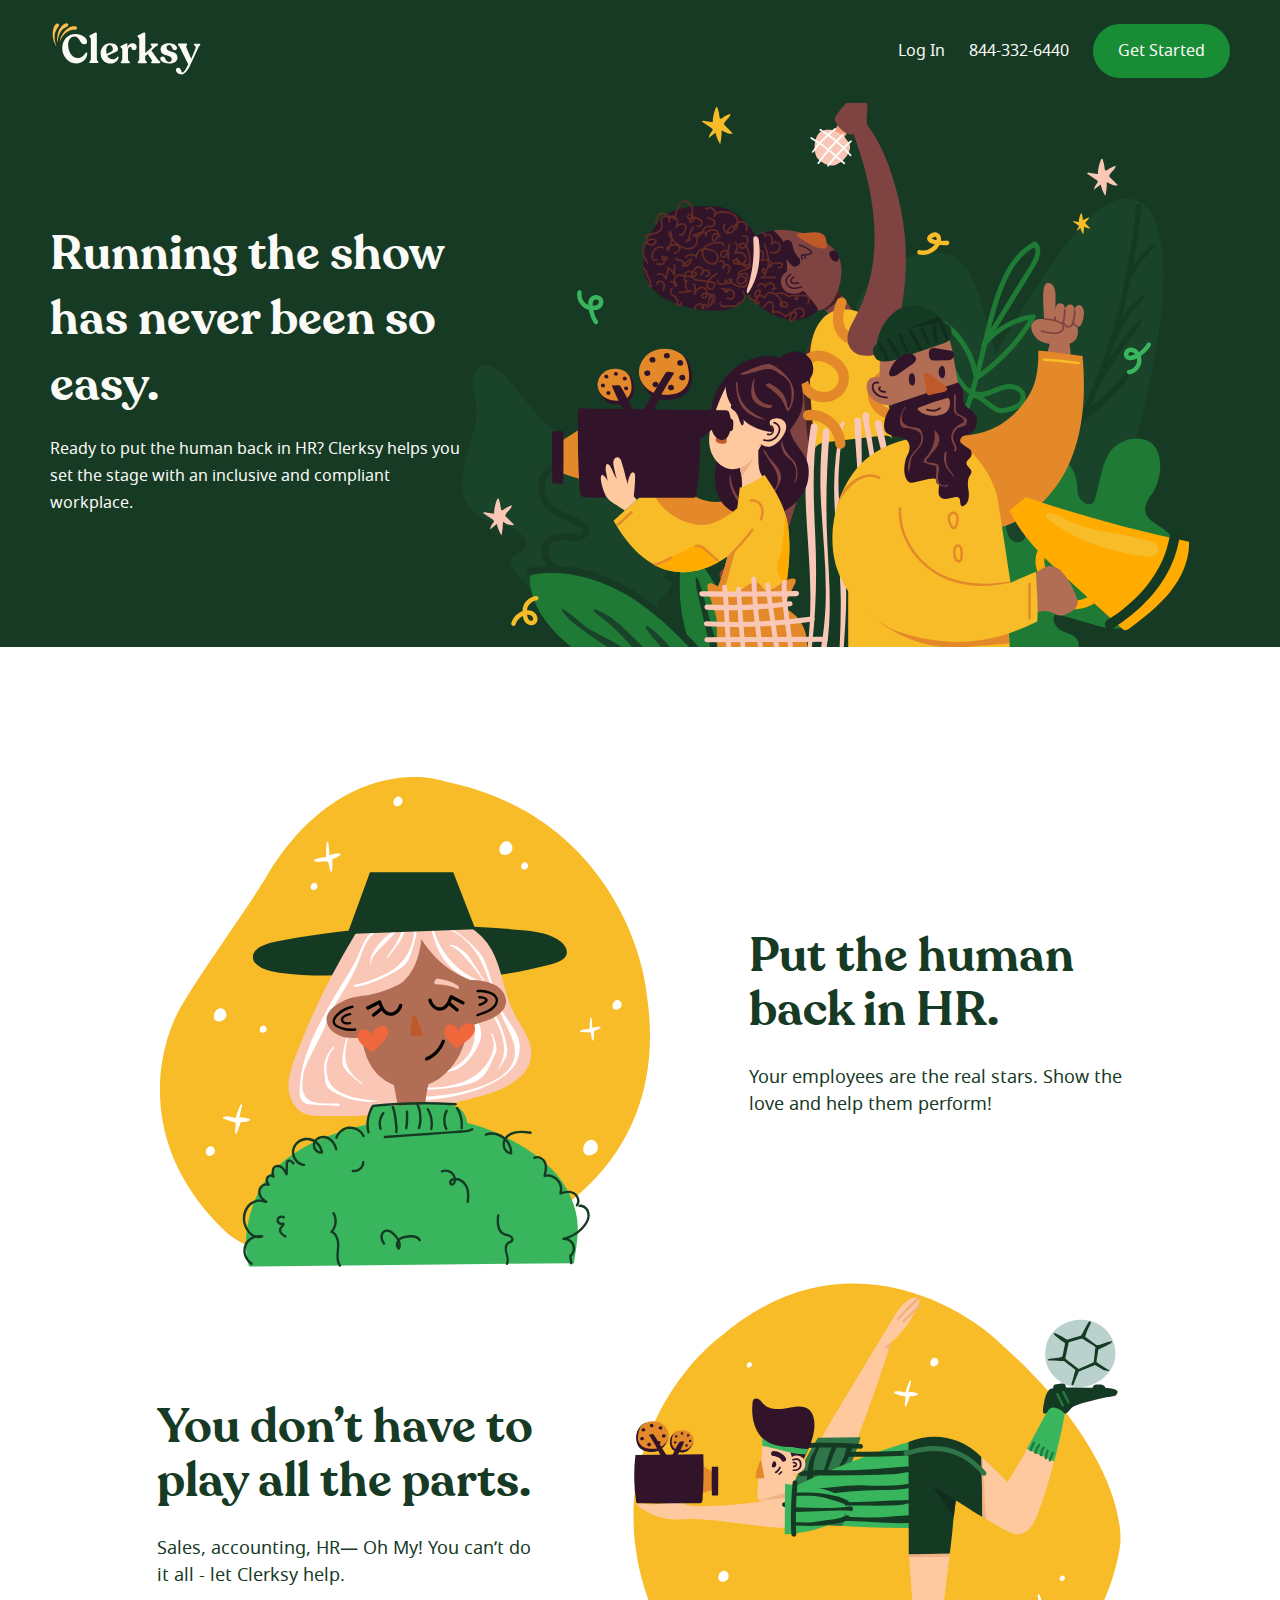
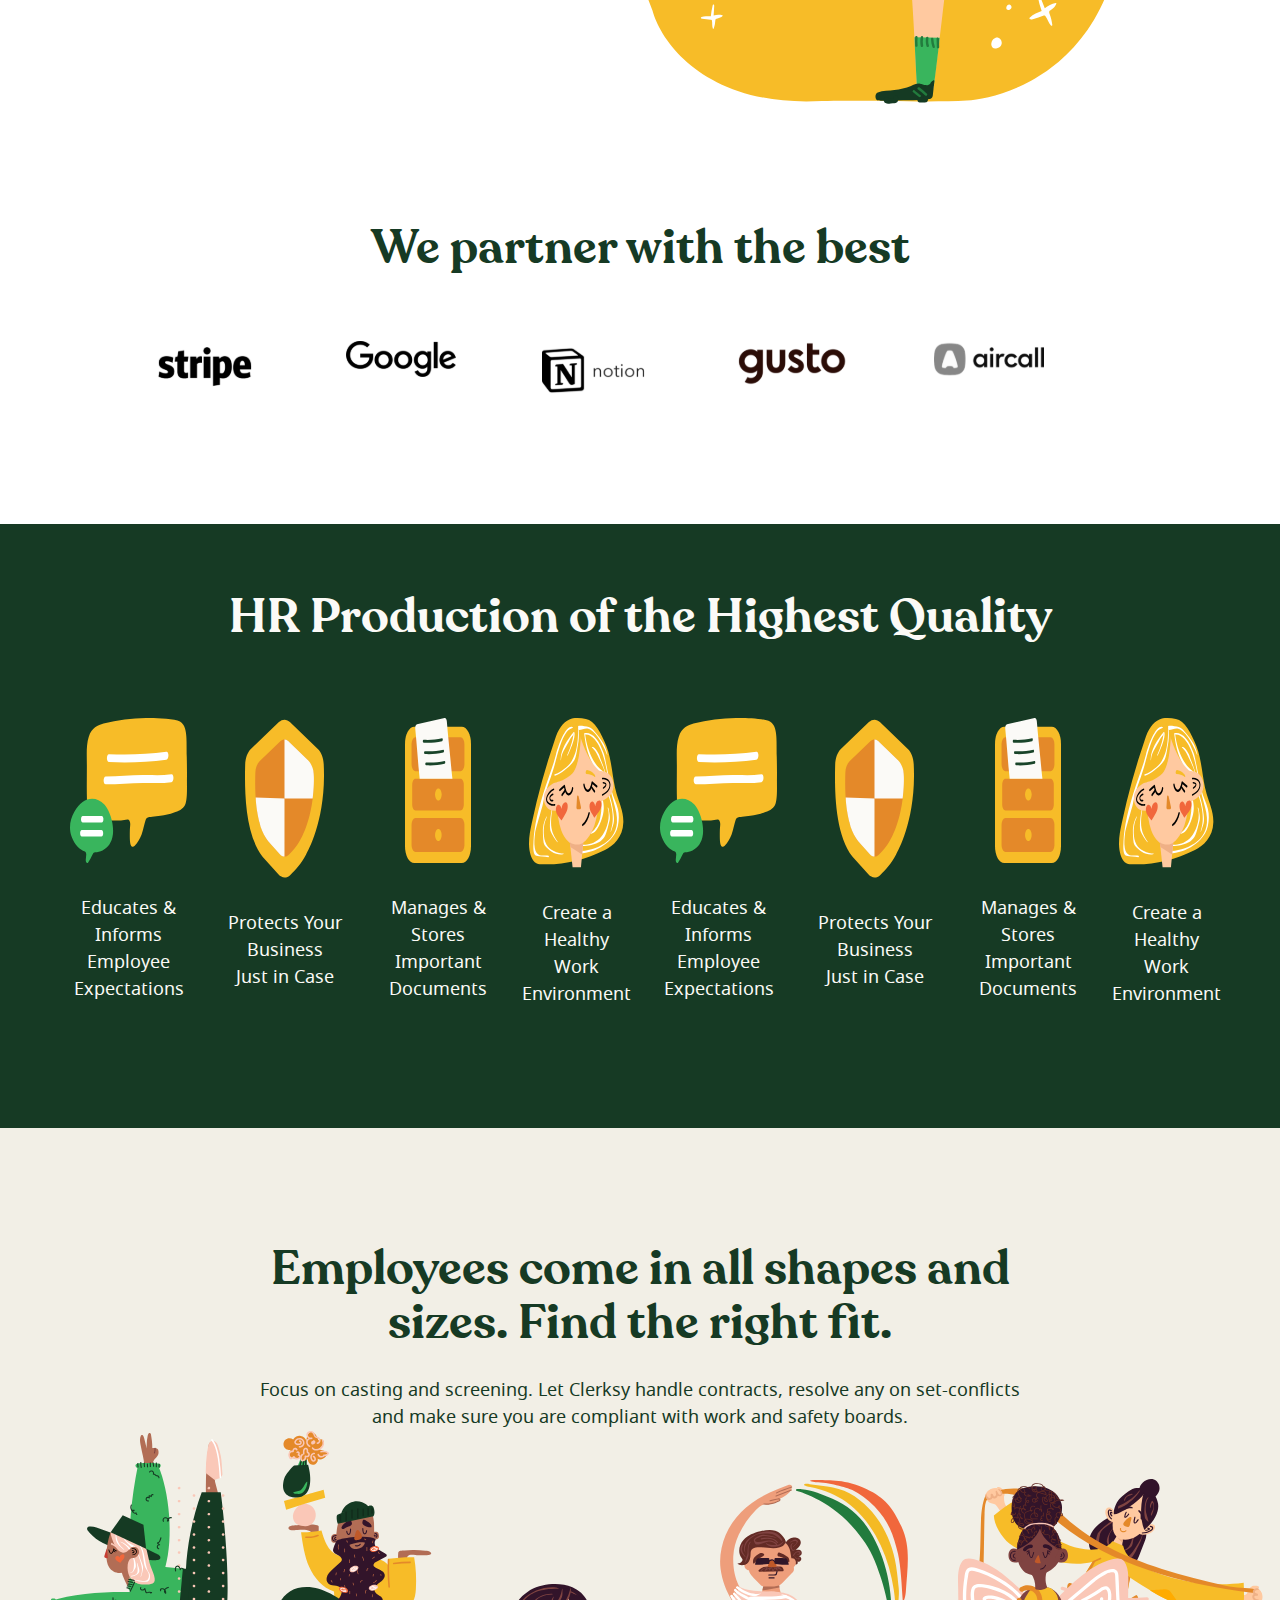
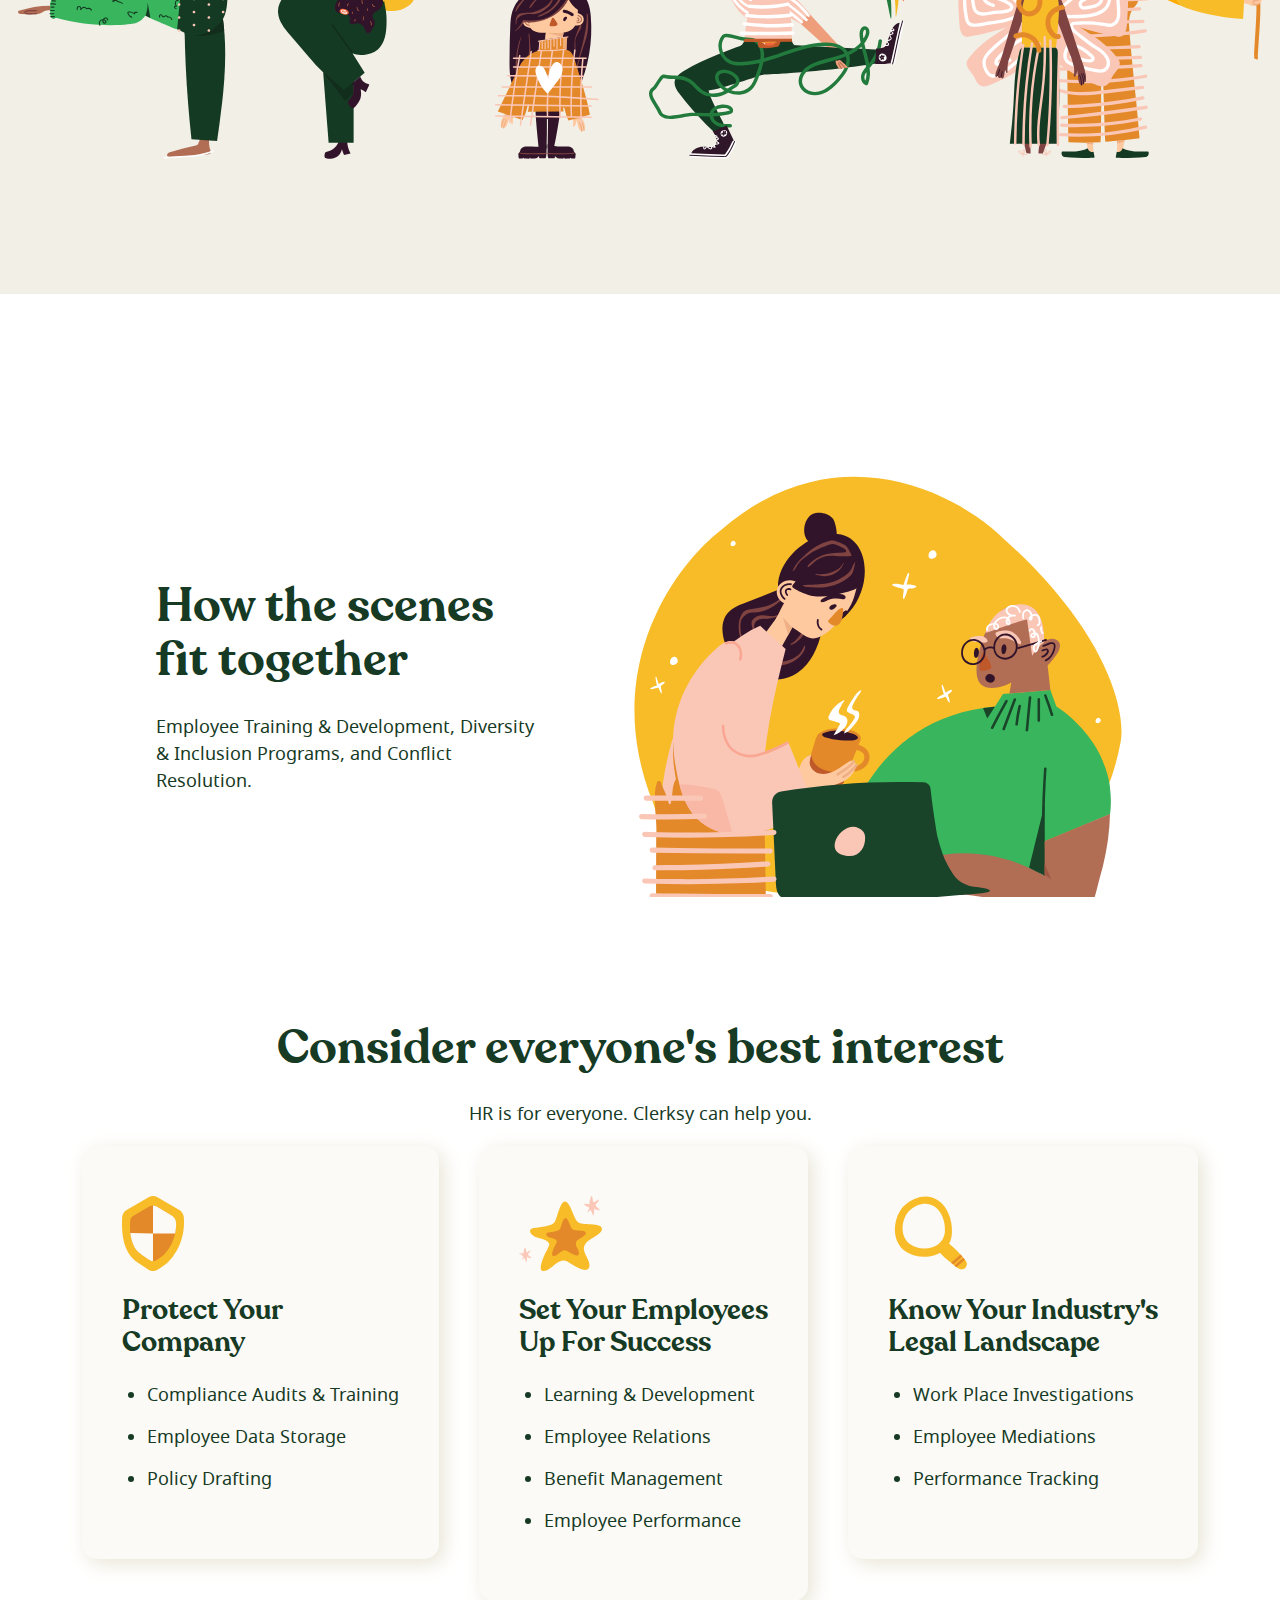
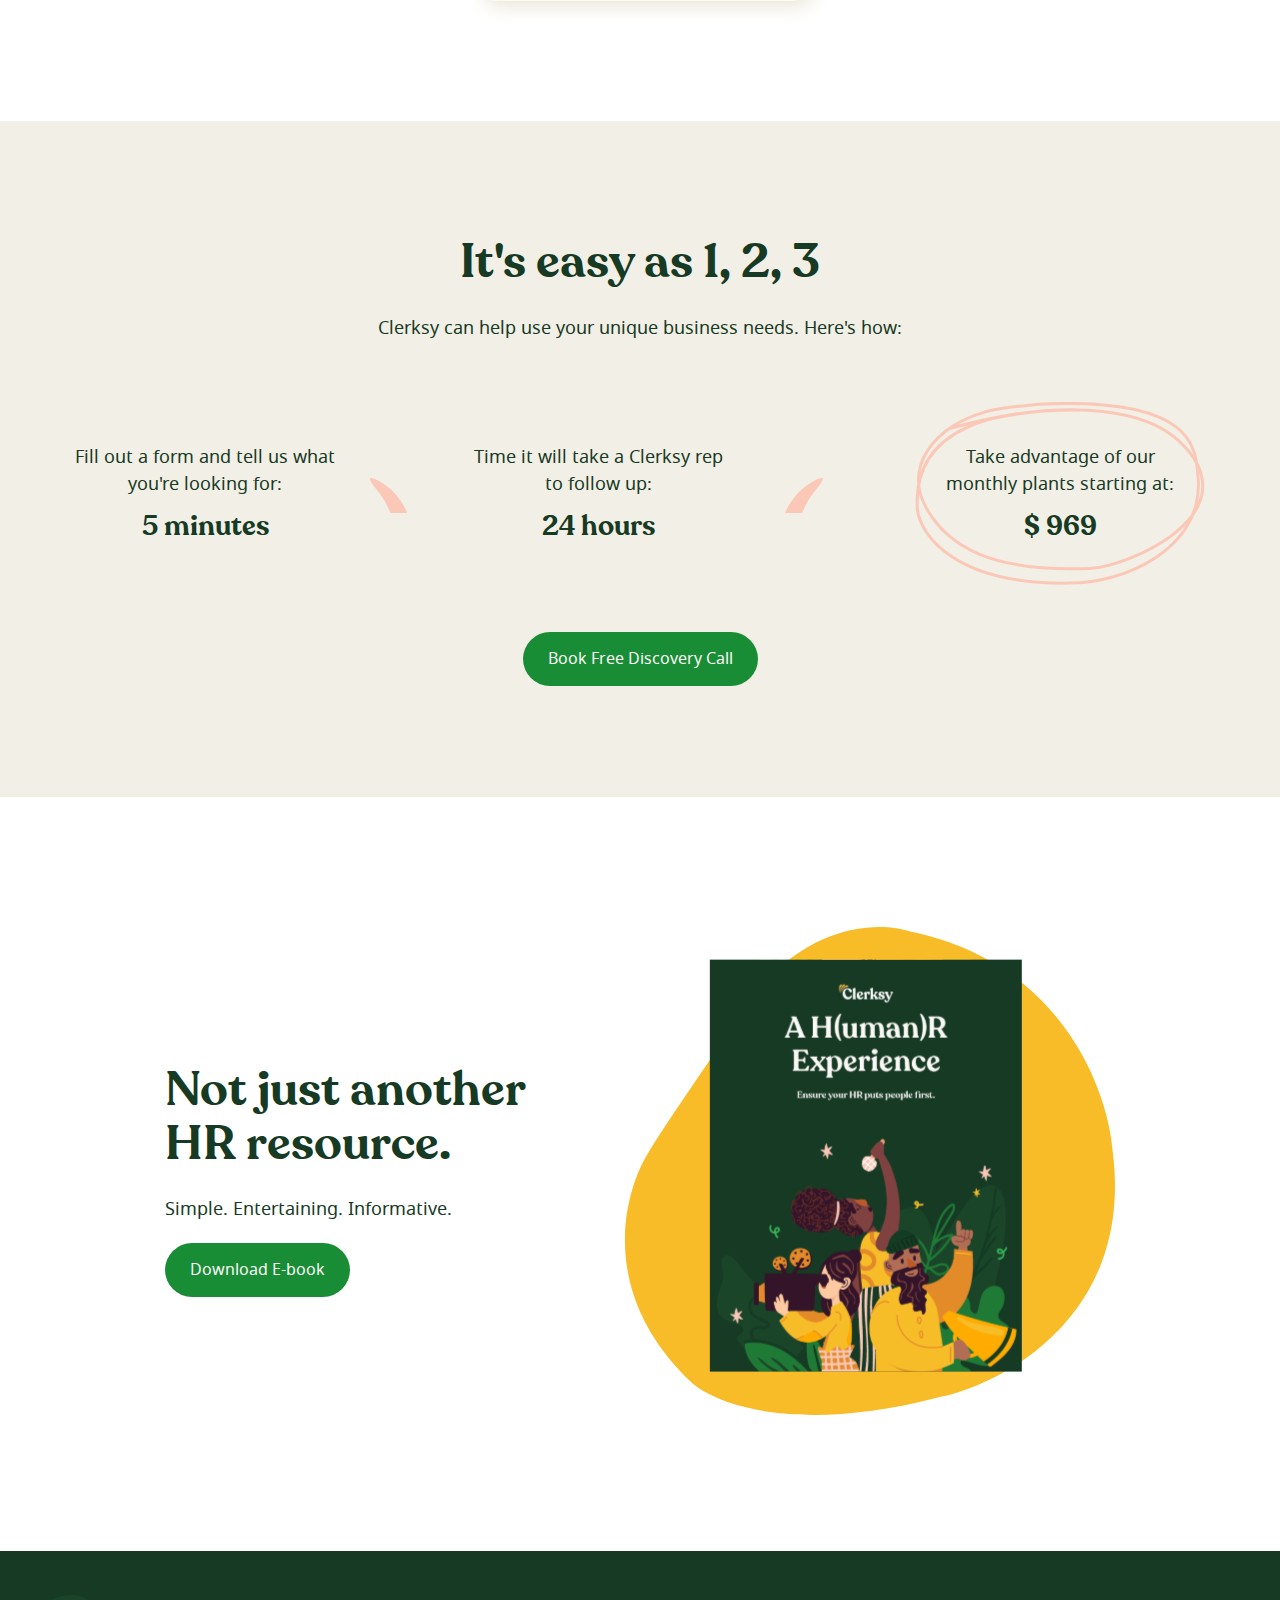
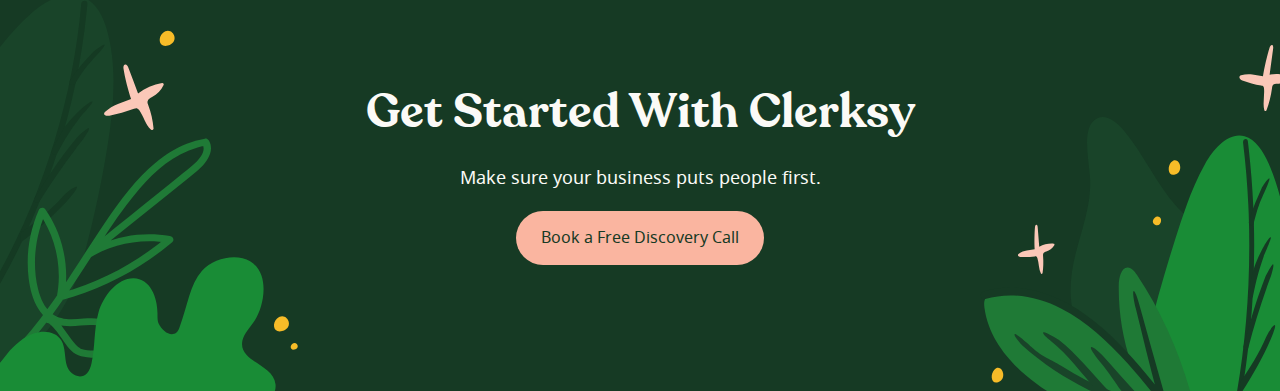
==== commit 208d1fd8: "adaptability" ====
--- a/index.html
+++ b/index.html
@@ -126,7 +126,13 @@
         <div class="wrapper">
             <h2>Employees come in all shapes and<br> sizes. Find the right fit.</h2>
             <p>Focus on casting and screening. Let Clerksy handle contracts, resolve any on set-conflicts<br> and make sure you are compliant with work and safety boards.</p>
-            <img src="images/people.svg">
+            <div class="people">
+                <img src="images/peop01.svg">
+                <img src="images/peop02.svg">
+                <img src="images/peop03.svg">
+                <img src="images/peop04.svg">
+                <img src="images/peop05.svg">
+            </div>
         </div>
     </section>
     <section class="info">
--- a/css/style.css
+++ b/css/style.css
@@ -34,6 +34,7 @@
 .container{
     display:flex;
     justify-content: space-between;
+    align-items: center;
 }
 .container nav{
     padding: 16px 0;
@@ -132,6 +133,12 @@
     color: #163A24;
     text-align: center;
     font: 18px/27px 'noto_sansregular';
+}
+.people{
+    display: flex;
+    justify-content: center;
+    gap: 50px;
+    align-items: end;
 }
 .about{
     padding-top: 120px;
@@ -247,7 +254,9 @@
     color: #163A24;
     font: 28px/32px 'recoletasemibold';
 }
-
+.instructions li {
+    list-style-type: none;
+}
 .instructions li a{
     border-radius: 160px;
     background: #198C36;
--- a/css/media.css
+++ b/css/media.css
@@ -1,4 +1,5 @@
-@media screen and (max-width: 428px){
+@media screen and (max-width: 510px){
+
     header nav li {
         margin-left: 16px;
     }
@@ -15,17 +16,131 @@
         background: #163A24;
         padding: 120px 20px 40px;
     }
-    .main h1 {
-        font: 47px/65.25px 'recoletasemibold';
-    }
-    .main p {
-        font: 15px/27px 'noto_sansregular';
-    }
     .about{
         padding: 120px 20px 0px;
     }
     .about .wrapper {
-        display: block;
+        flex-wrap: wrap;
+        gap: 50px;
     }
-    
-    }+    .about .wrapper:first-of-type{
+        margin-bottom: 50px;
+    }
+
+    .about img{
+        width: 388px;
+        height: 396px;
+    }
+    .about h2{
+        margin-bottom: 27px;
+    }
+    .partners{
+        padding: 113px 20px 120px;
+    }
+    .link_images{
+       flex-wrap: wrap;
+        align-items: center;
+        gap: 86px;
+    }
+    .partners a {
+        margin: auto;
+    }
+    .production {
+        padding: 66px 20px 120px;
+    }
+    .employees {
+        padding: 114px 20px 135px;
+    }
+    .people {
+        flex-wrap: wrap;
+    }
+
+    .info{
+        padding: 180px 20px 120px;
+    }
+    .info .wrapper {
+       flex-wrap: wrap;
+        gap: 50px;
+    }
+    .info h2{
+        margin-bottom: 27px;
+    }
+    .info img{
+        width: 388px;
+        height: 396px;
+    }
+    .interests{
+        padding: 0px 20px;
+    }
+    .cards_interests {
+        flex-wrap: wrap;
+    }
+    .instructions {
+        padding: 124px 20px 114px;
+    }
+    .instructions .steps {
+        flex-wrap: wrap;
+    }
+    .min:after {
+        content: "";
+        display: inline-block;
+        background-image: url(../images/arrow01.svg);
+        background-repeat: no-repeat;
+        background-size: cover;
+        width: 36px;
+        height: 75px;
+        position: absolute;
+        top: 130px;
+        left: 110px;
+    }
+    .hour:after {
+        content: "";
+        display: inline-block;
+        background-image: url(../images/arrow02.svg);
+        background-repeat: no-repeat;
+        background-size: cover;
+        width: 36px;
+        height: 75px;
+        position: absolute;
+        top: 130px;
+        left: 110px;
+    }
+    .cost {
+        margin-left: 0px;
+    }
+    .book {
+        padding: 120px 20px;
+    }
+    .book .wrapper {
+        flex-wrap: wrap;
+    }
+    .book img{
+        width: 388px;
+        height: 396px;
+    }
+    .get_started {
+        padding: 20px 20px 0px;
+    }
+    .get_started:before {
+        content: "";
+        display: inline-block;
+        background-image: none;
+        width: 300px;
+        height: 400px;
+        position: absolute;
+        left: 0px;
+        bottom: 0px;
+    }
+    .get_started:after {
+        content: "";
+        display: inline-block;
+        background-image: none;
+        width: 300px;
+        height: 400px;
+        position: absolute;
+        right: 0px;
+        bottom: 0px;
+    }
+
+}
+
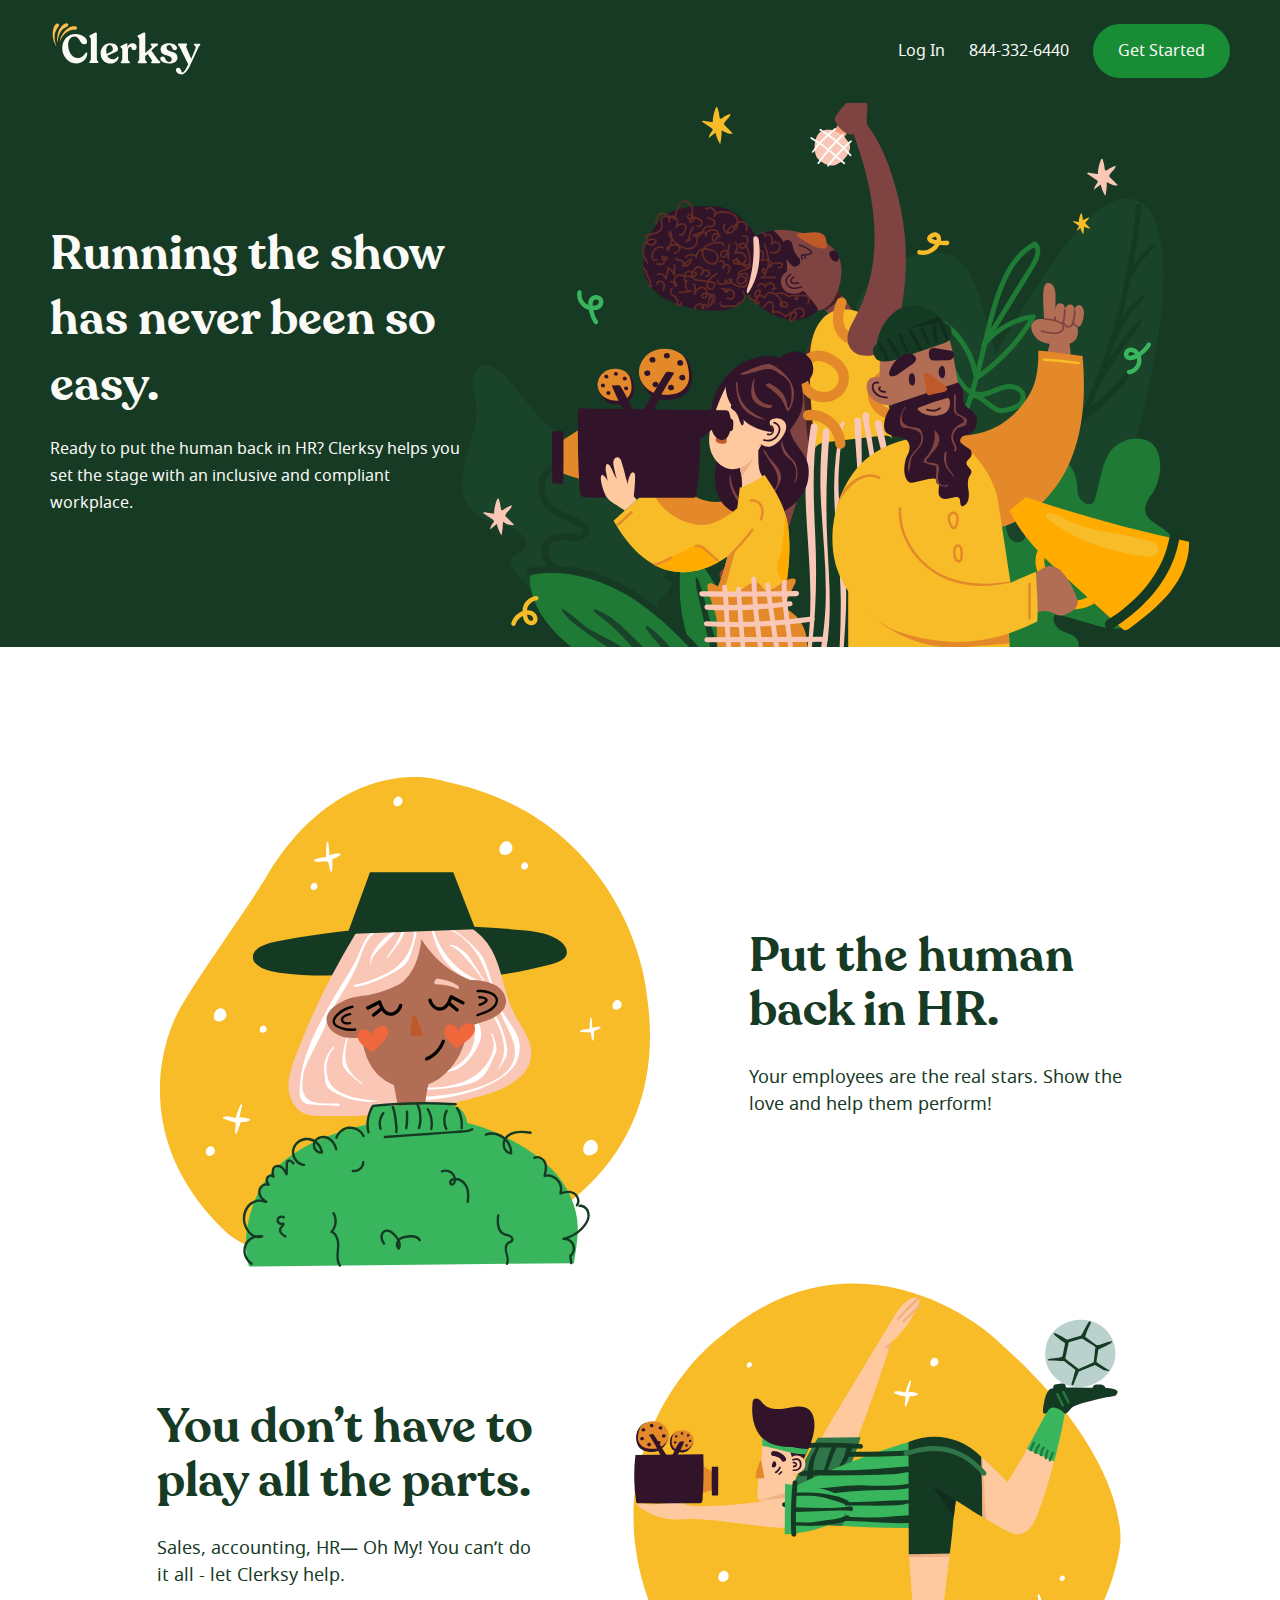
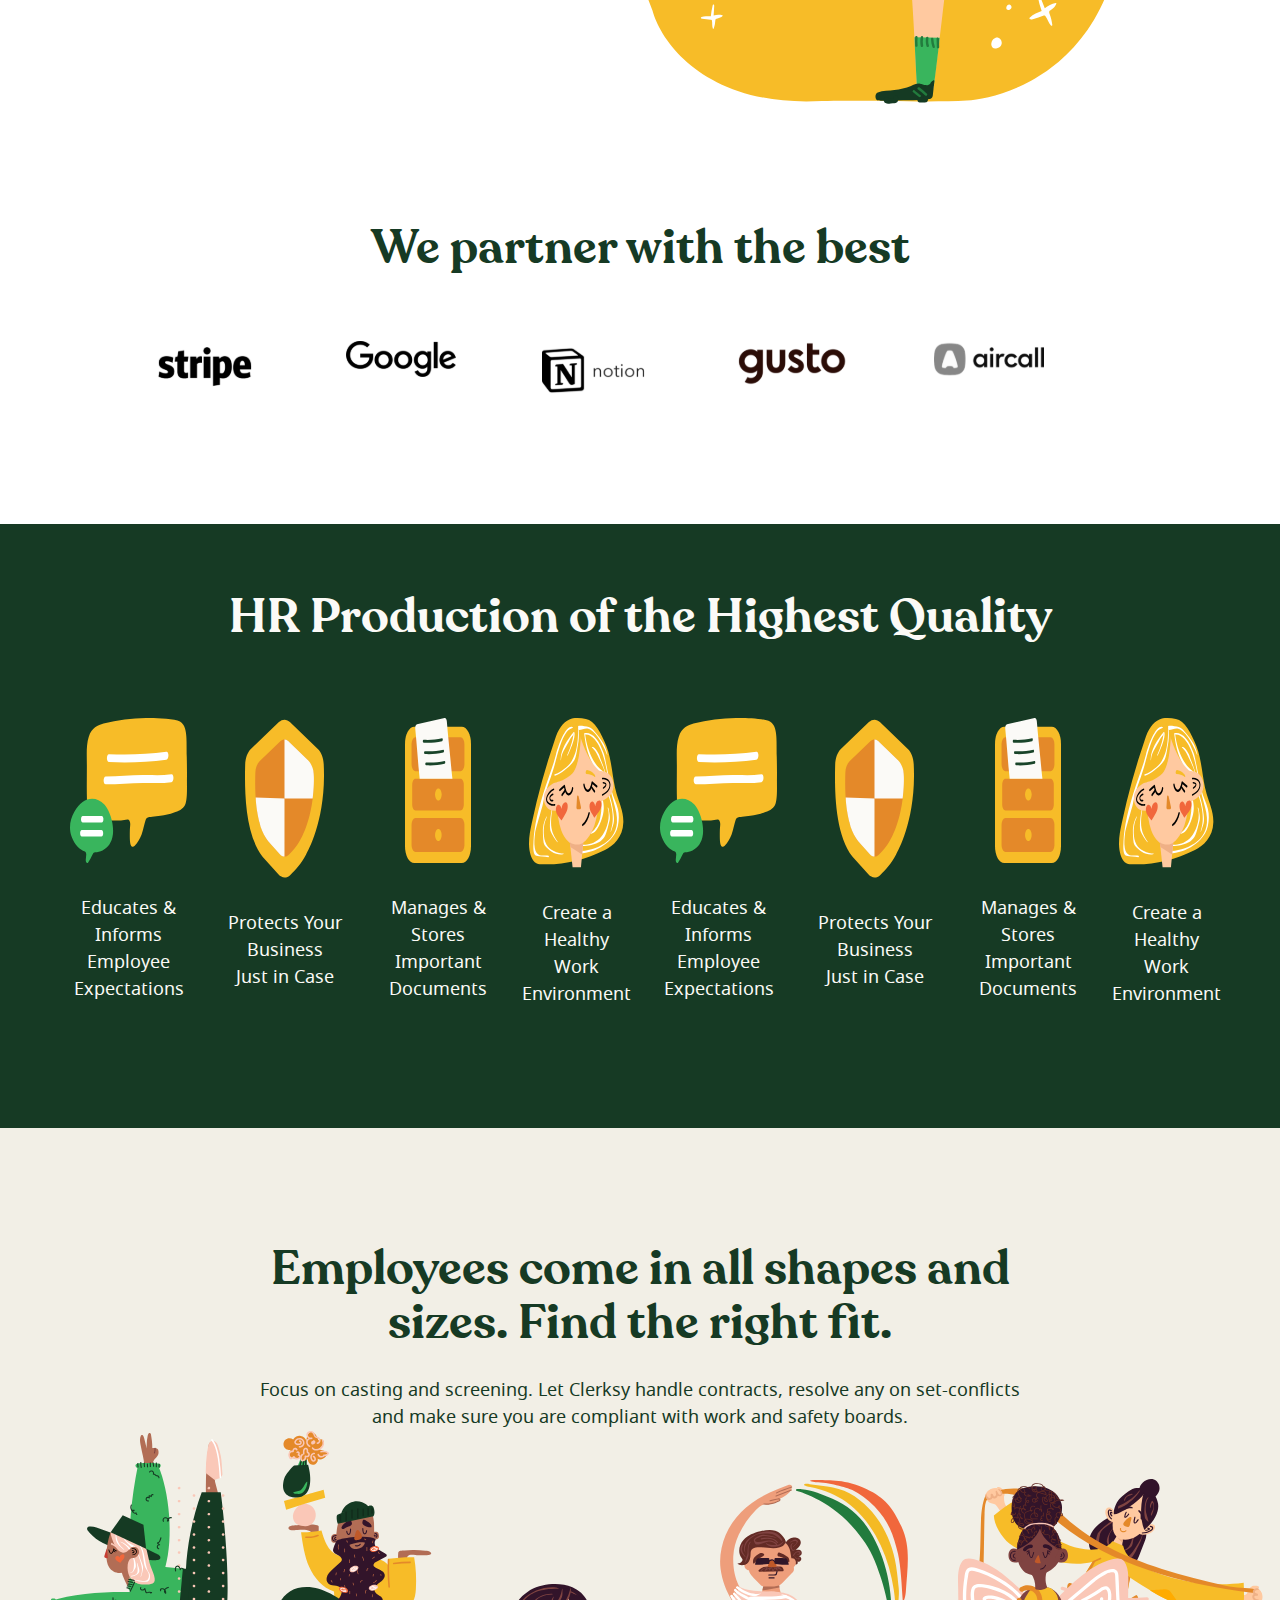
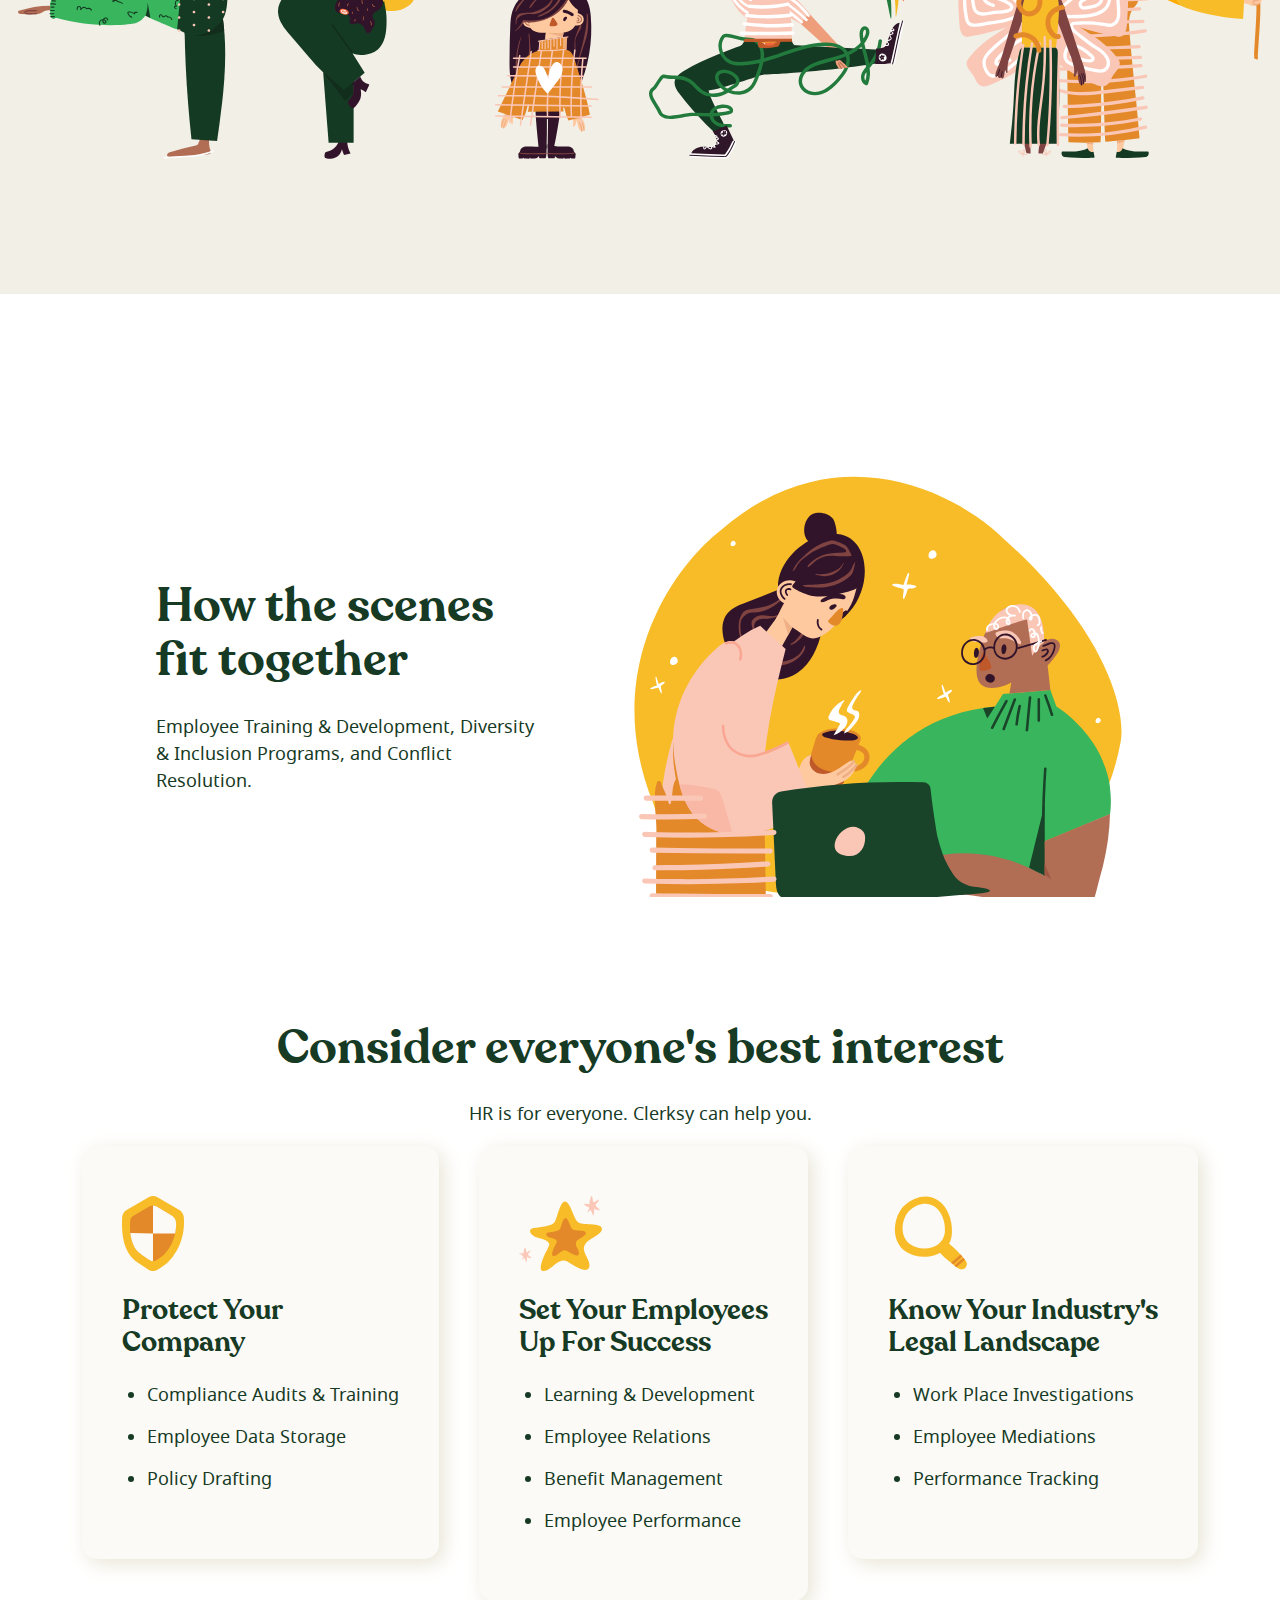
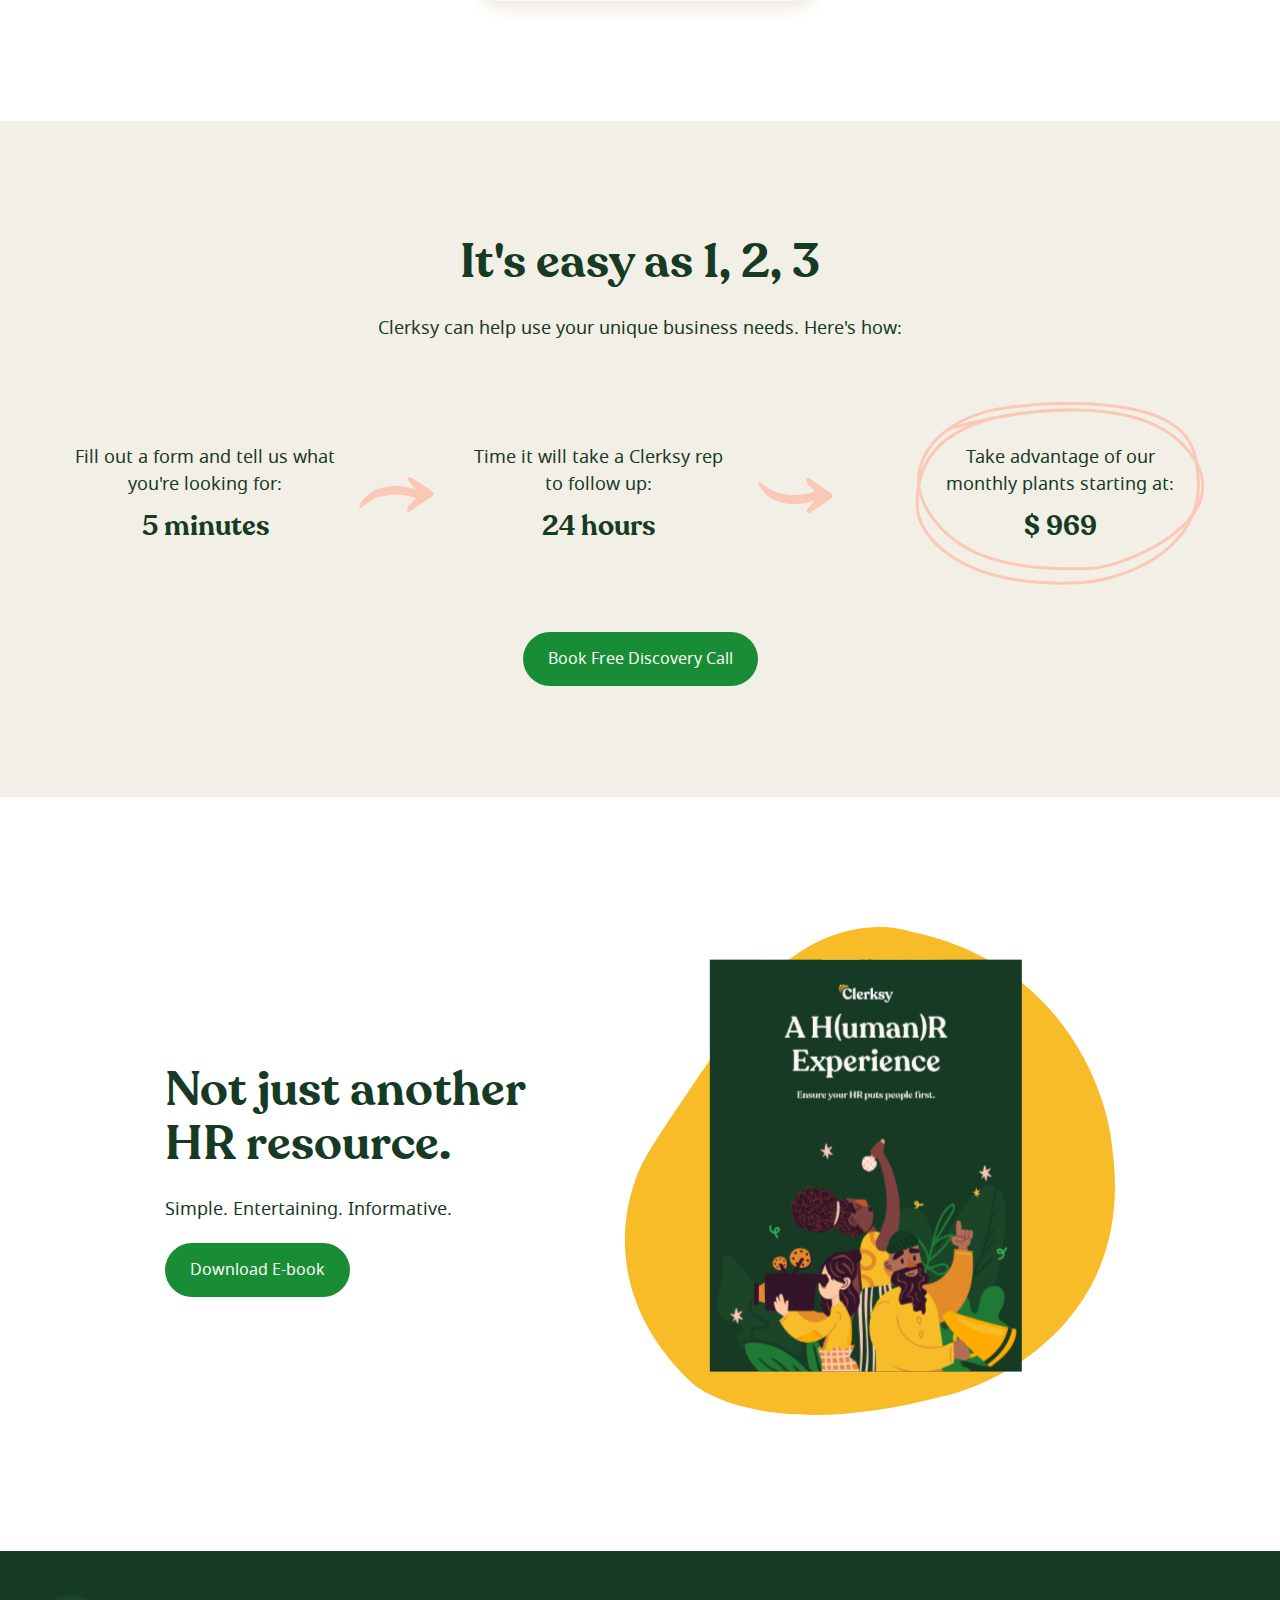
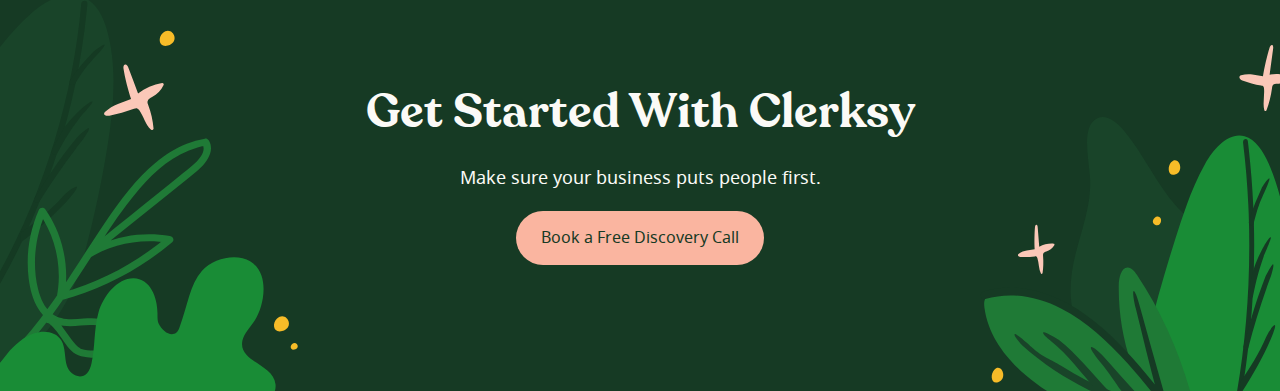
==== commit 51913dc9: "preproc" ====
--- a/index.html
+++ b/index.html
@@ -9,29 +9,44 @@
     <link rel="stylesheet" href="css/owl.carousel.css">
     <link rel="stylesheet" href="css/owl.theme.default.css">
     <link rel="stylesheet" href="css/style.css">
+    <link rel="stylesheet" href="css/mobile_menu.css">
     <link rel="stylesheet" href="css/media.css">
+
 </head>
 <body>
-<header>
+
+<header class="cd-header">
     <div class="container wrapper">
-        <a href="#">
+        <a href="#0" class="cd-logo">
             <img src="images/logo.svg" alt=""/>
         </a>
-        <nav>
-            <ul>
-                <li>
+
+        <nav class="cd-3d-nav-container">
+            <ul class="cd-3d-nav">
+                <li class="cd-selected">
                     <a href="#">Log In</a>
                 </li>
+
                 <li>
-                    <a href="#">844-332-6440</a>
+                    <a href="#0">844-332-6440</a>
                 </li>
+
                 <li>
-                    <a href="#">Get Started</a>
+                    <a href="#0">Get Started</a>
                 </li>
-            </ul>
-        </nav>
+
+            </ul> <!-- .cd-3d-nav -->
+
+            <span class="cd-marker color-1"></span>
+        </nav> <!-- .cd-3d-nav-container -->
+
+        <a href="#0" class="cd-3d-nav-trigger">
+            Menu
+            <span></span>
+        </a>
     </div>
-</header>
+</header> <!-- .cd-header -->
+
 <main>
     <section class="main">
         <div class="wrapper">
--- a/css/style.css
+++ b/css/style.css
@@ -1,383 +1,439 @@
 @font-face {
-    font-family: 'recoletasemibold';
-    src: url('../fonts/recoleta-semibold-webfont.eot');
-    src: url('../fonts/recoleta-semibold-webfont.eot?#iefix') format('embedded-opentype'),
-    url('../fonts/recoleta-semibold-webfont.woff2') format('woff2'),
-    url('../fonts/recoleta-semibold-webfont.woff') format('woff'),
-    url('../fonts/recoleta-semibold-webfont.ttf') format('truetype');
-    font-weight: normal;
-    font-style: normal;
+  font-family: "recoletasemibold";
+  src: url("../fonts/recoleta-semibold-webfont.eot");
+  src: url("../fonts/recoleta-semibold-webfont.eot?#iefix") format("embedded-opentype"), url("../fonts/recoleta-semibold-webfont.woff2") format("woff2"), url("../fonts/recoleta-semibold-webfont.woff") format("woff"), url("../fonts/recoleta-semibold-webfont.ttf") format("truetype");
+  font-weight: normal;
+  font-style: normal;
 }
 @font-face {
-    font-family: 'noto_sansregular';
-    src: url('../fonts/notosans-regular-webfont.eot');
-    src: url('../fonts/notosans-regular-webfont.eot?#iefix') format('embedded-opentype'),
-    url('../fonts/notosans-regular-webfont.woff2') format('woff2'),
-    url('../fonts/notosans-regular-webfont.woff') format('woff'),
-    url('../fonts/notosans-regular-webfont.ttf') format('truetype');
-    font-weight: normal;
-    font-style: normal;
+  font-family: "noto_sansregular";
+  src: url("../fonts/notosans-regular-webfont.eot");
+  src: url("../fonts/notosans-regular-webfont.eot?#iefix") format("embedded-opentype"), url("../fonts/notosans-regular-webfont.woff2") format("woff2"), url("../fonts/notosans-regular-webfont.woff") format("woff"), url("../fonts/notosans-regular-webfont.ttf") format("truetype");
+  font-weight: normal;
+  font-style: normal;
+}
+* {
+  padding: 0;
+  margin: 0;
 }
 
-* {
-    padding: 0;
-    margin: 0;
-}
-header{
-    background-color: rgba(22, 58, 36, 1);
-    padding-top: 20px;
-    padding-bottom: 20px;
-}
-.wrapper{
-    max-width: 1180px; margin: auto;
-}
-.container{
-    display:flex;
-    justify-content: space-between;
-    align-items: center;
-}
-.container nav{
-    padding: 16px 0;
-}
-header nav ul{
-    display: flex;
-    justify-content: end;
-    list-style: none;
-}
-header nav li{
-    margin-left: 24px;
-}
-header nav li a {
-    color: #FBFAF7;
-    text-align: right;
-    font: 16px/27px 'noto_sansregular';
-    text-decoration: none;
-}
-header nav li:last-of-type a {
-    background-color: #198C36;
-    border-radius: 160px;
-    padding: 15px 25px;
-}
-.main{
-    padding-top: 120px;
-    padding-bottom: 40px;
-    background: rgba(22, 58, 36, 1) url("../images/main.svg")  right 85px bottom no-repeat;
-}
-.main h1{
-    color: #FBFAF7;
-    font: 48px/65.25px 'recoletasemibold';
-    margin-bottom: 18px;
-}
-.main p{
-    color: #FBFAF7;
-    font: 16px/27px 'noto_sansregular';
-    margin-bottom: 90px;
-}
-.partners {
-    padding-top: 113px;
-    padding-bottom: 120px;
-}
-.partners h2 {
-    text-align: center;
-    color: #163A24;
-    font: 48px/54px 'recoletasemibold';
-    margin-bottom: 66px;
-}
-.partners a {
-    margin-right: 86px;
-}
-.link_images{
-    display: flex;
-    justify-content: center;
-}
-.production{
-    background: #163A24;
-    padding-top: 66px;
-    padding-bottom: 120px;
-}
-.production h2 {
-    text-align: center;
-    color: #FBFAF7;
-    font: 48px/54px 'recoletasemibold';
-    margin-bottom: 74px;
-}
-.production_card{
-    display: flex;
-    justify-content: space-between;
-    text-align: center
-}
-.production article img{
-    margin-bottom: 28px;
-}
-.owl-carousel .owl-item img{
-    max-width: 245px;
-    width: auto;
-    display: inline-block;
-}
-.production article p{
-    color: #FBFAF7;
-    font: 18px/27px 'noto_sansregular';
-}
-.employees{
-    padding-top: 114px;
-    padding-bottom: 135px;
-    background: #F2EFE6;
-}
-.employees h2{
-    color: #163A24;
-    text-align: center;
-    font: 48px/54px 'recoletasemibold';
-    margin-bottom: 27px;
-}
-.employees p{
-    color: #163A24;
-    text-align: center;
-    font: 18px/27px 'noto_sansregular';
-}
-.people{
-    display: flex;
-    justify-content: center;
-    gap: 50px;
-    align-items: end;
-}
-.about{
-    padding-top: 120px;
-}
-.about .wrapper{
-    display: flex;
-    justify-content: center;
-    gap: 98px;
-    align-items: center;
-}
-.about h2{
-    color: #163A24;
-    font: 48px/54px 'recoletasemibold';
-    margin-bottom: 27px;
-}
-.about p{
-    color: #163A24;
-    font: 18px/27px 'noto_sansregular';
-}
-.info{
-    padding-top: 180px;
-    padding-bottom: 120px;
-}
-.info .wrapper{
-    display: flex;
-    justify-content: center;
-    gap: 98px;
-    align-items: center;
-}
-.info h2{
-    color: #163A24;
-    font: 48px/54px 'recoletasemibold';
-    margin-bottom: 27px;
-}
-.info p{
-    color: #163A24;
-    font: 18px/27px 'noto_sansregular';
-}
-.interests{
-    margin-bottom: 120px;
-}
-.interests .wrapper H2{
-    color: #163A24;
-    font: 48px/54px 'recoletasemibold';
-    text-align: center;
-    margin-bottom: 26px;
-}
-.interests .wrapper p{
-    color: #163A24;
-    font: 18px/27px 'noto_sansregular';
-    text-align: center;
-    margin-bottom: 18px;
-}
-.cards_interests{
-    display: flex;
-    justify-content: center;
-    gap: 40px;
-    text-align: left;
-    align-items: flex-start;
-}
-.cards_interests article{
-    border-radius: 15px;
-    background: #FBFAF7;
-    box-shadow: 5px 5px 20px 0px #E9E4D5;
-    padding-right: 40px;
-    padding-left: 40px;
-    padding-top: 50px;
-    padding-bottom: 51px;
-}
-.cards_interests img{
-    margin-bottom: 20px;
-}
-.cards_interests h3{
-    margin-bottom: 23px;
-    font: 28px/32px 'recoletasemibold';
-    color: #163A24;
-}
-.cards_interests li{
-    margin-bottom: 15px;
-    font: 18px/27px 'noto_sansregular';
-    color: #163A24;
-    margin-left: 25px;
-}
-.instructions{
-    background: #F2EFE6;
-    padding-bottom: 124px;
-    padding-top: 114px;
-    text-align: center;
-}
-.instructions .wrapper h2{
-    color: #163A24;
-    font: 48px/54px 'recoletasemibold';
-    margin-bottom: 26px;
-}
-.instructions .wrapper p{
-    color: #163A24;
-    font: 18px/27px 'noto_sansregular';
-    margin-bottom: 60px;
-}
-.instructions .steps{
-    display: flex;
-    justify-content: center;
-    align-items: center;
-    margin-bottom: 61px;
-    gap: 139px;
-}
-.steps article p{
-    color: #163A24;
-    font: 18px/27px 'noto_sansregular';
-    margin-bottom: 13px;
-}
-.steps article span{
-    color: #163A24;
-    font: 28px/32px 'recoletasemibold';
-}
-.instructions li {
-    list-style-type: none;
-}
-.instructions li a{
-    border-radius: 160px;
-    background: #198C36;
-    padding: 15px 25px;
-    text-decoration: none;
-    font: 16px/27px 'noto_sansregular';
-    color: #FBFAF7;
-}
-.min{
-    position: relative;
-}
-.min:after{
-    content: "";
-    display: inline-block;
-    background-image: url("../images/arrow01.svg");
-    background-repeat: no-repeat;
-    background-size: cover;
-    width: 75px;
-    height: 36px;
-    position: absolute;
-    left: 284px; top: 33px;
-}
-.hour{
-    position: relative;
-}
-.hour:after{
-    content: "";
-    display: inline-block;
-    background-image: url("../images/arrow02.svg");
-    background-repeat: no-repeat;
-    background-size: cover;
-    width: 75px;
-    height: 36px;
-    position: absolute;
-    left: 284px; top: 33px;
-}
-.cost{
-    background-image: url("../images/loso.svg");
-    width: 290px;
-    height: 183px;
-    box-sizing: border-box;
-    background-size: contain;
-    padding-top: 42px;
-    margin-left: 53px;
-}
-.book{
-    padding-top: 120px;
-    padding-bottom: 120px;
-}
-.book .wrapper{
-    display: flex;
-    justify-content: center;
-    gap: 98px;
-    align-items: center;
-}
-.book .wrapper h2{
-    color: #163A24;
-    font: 48px/54px 'recoletasemibold';
-    margin-bottom: 25px;
-}
-.book .wrapper p{
-    color: #163A24;
-    font: 18px/27px 'noto_sansregular';
-    margin-bottom: 34px;
-}
-.book .wrapper a{
-    color: #FBFAF7;
-    font: 16px/27px 'noto_sansregular';
-    border-radius: 160px;
-    background: #198C36;
-    padding: 15px 25px;
-    text-decoration: none;
-}
-.get_started{
-    background-color: #163A24;
-    padding-top: 20px;
-    position: relative;
-}
-.get_started .block h2{
-    color: #FBFAF7;
-    font: 48px/54px 'recoletasemibold';
-    margin-bottom: 26px;
-}
-.get_started .block p{
-    color: #FBFAF7;
-    font: 18px/27px 'noto_sansregular';
-    margin-bottom: 33px;
-}
-.get_started .block a {
-    color: #163A24;
-    font: 16px/27px 'noto_sansregular';
-    border-radius: 160px;
-    background: #FAB5A0;
-    padding: 15px 25px;
-    text-decoration: none;
-}
-.block{
-    text-align: center;
-    padding-top: 114px;
-    padding-bottom: 139px;
+body {
+  background-color: #163A24;
+}
+body header {
+  background-color: #163A24;
+  padding-top: 20px;
+  padding-bottom: 20px;
+}
+body header .container {
+  display: flex;
+  justify-content: space-between;
+  align-items: center;
+}
+body header .container .cd-3d-nav-container {
+  padding: 16px 0;
+}
+body header .container .cd-3d-nav-container ul {
+  display: flex;
+  justify-content: end;
+  list-style: none;
+}
+body header .container .cd-3d-nav-container ul li {
+  margin-left: 24px;
+}
+body header .container .cd-3d-nav-container ul li:last-of-type a {
+  background-color: #198C36;
+  border-radius: 160px;
+  padding: 15px 25px;
+}
+body header .container .cd-3d-nav-container ul li a {
+  color: #FBFAF7;
+  text-align: right;
+  font: 16px/27px "noto_sansregular";
+  text-decoration: none;
+}
+body header .wrapper {
+  max-width: 1180px;
+  margin: auto;
+}
 
-}
-.get_started:before{
-    content: "";
-    display: inline-block;
-    background-image: url("../images/plants01.svg");
-    background-repeat: no-repeat;
-    background-size: cover;
-    width: 300px;
-    height: 400px;
-    position: absolute;
-    left: 0px;bottom: 0px;
-}
-.get_started:after{
-    content: "";
-    display: inline-block;
-    background-image: url("../images/plants02.svg");
-    background-repeat: no-repeat;
-    background-size: cover;
-    width: 300px;
-    height: 400px;
-    position: absolute;
-    right: 0px;bottom: 0px;
-}+.cd-3d-nav-trigger {
+  display: none;
+}
+
+main {
+  background-color: white;
+}
+main .main {
+  padding-top: 120px;
+  padding-bottom: 40px;
+  background: #163a24 url("../images/main.svg") right 85px bottom no-repeat;
+}
+main .main .wrapper {
+  max-width: 1180px;
+  margin: auto;
+}
+main .main .wrapper article h1 {
+  color: #FBFAF7;
+  font: 48px/65.25px "recoletasemibold";
+  margin-bottom: 18px;
+}
+main .main .wrapper article p {
+  color: #FBFAF7;
+  font: 16px/27px "noto_sansregular";
+  margin-bottom: 90px;
+}
+main .about {
+  padding-top: 120px;
+}
+main .about .wrapper {
+  max-width: 1180px;
+  margin: auto;
+  display: flex;
+  justify-content: center;
+  gap: 98px;
+  align-items: center;
+}
+main .about .wrapper article h2 {
+  color: #163A24;
+  font: 48px/54px "recoletasemibold";
+  margin-bottom: 27px;
+}
+main .about .wrapper article p {
+  color: #163A24;
+  font: 18px/27px "noto_sansregular";
+}
+main .partners {
+  padding-top: 113px;
+  padding-bottom: 120px;
+}
+main .partners .wrapper {
+  max-width: 1180px;
+  margin: auto;
+}
+main .partners .wrapper h2 {
+  text-align: center;
+  color: #163A24;
+  font: 48px/54px "recoletasemibold";
+  margin-bottom: 66px;
+}
+main .partners .wrapper .link_images {
+  display: flex;
+  justify-content: center;
+}
+main .partners .wrapper .link_images a {
+  margin-right: 86px;
+}
+main .production {
+  background: #163A24;
+  padding-top: 66px;
+  padding-bottom: 120px;
+}
+main .production .wrapper {
+  max-width: 1180px;
+  margin: auto;
+}
+main .production .wrapper h2 {
+  text-align: center;
+  color: #FBFAF7;
+  font: 48px/54px "recoletasemibold";
+  margin-bottom: 74px;
+}
+main .production .wrapper .production_card {
+  display: flex;
+  justify-content: space-between;
+  text-align: center;
+}
+main .production .wrapper .production_card article img {
+  margin-bottom: 28px;
+}
+main .production .wrapper .production_card article p {
+  color: #FBFAF7;
+  font: 18px/27px "noto_sansregular";
+}
+main .production .wrapper .owl-carousel .owl-item img {
+  max-width: 245px;
+  width: auto;
+  display: inline-block;
+}
+main .employees {
+  padding-top: 114px;
+  padding-bottom: 135px;
+  background: #F2EFE6;
+}
+main .employees .wrapper {
+  max-width: 1180px;
+  margin: auto;
+}
+main .employees .wrapper h2 {
+  color: #163A24;
+  text-align: center;
+  font: 48px/54px "recoletasemibold";
+  margin-bottom: 27px;
+}
+main .employees .wrapper p {
+  color: #163A24;
+  text-align: center;
+  font: 18px/27px "noto_sansregular";
+}
+main .employees .wrapper .people {
+  display: flex;
+  justify-content: center;
+  gap: 50px;
+  align-items: end;
+}
+main .info {
+  padding-top: 180px;
+  padding-bottom: 120px;
+}
+main .info .wrapper {
+  max-width: 1180px;
+  margin: auto;
+  display: flex;
+  justify-content: center;
+  gap: 98px;
+  align-items: center;
+}
+main .info .wrapper article h2 {
+  color: #163A24;
+  font: 48px/54px "recoletasemibold";
+  margin-bottom: 27px;
+}
+main .info .wrapper article p {
+  color: #163A24;
+  font: 18px/27px "noto_sansregular";
+}
+main .interests {
+  margin-bottom: 120px;
+}
+main .interests .wrapper {
+  max-width: 1180px;
+  margin: auto;
+}
+main .interests .wrapper H2 {
+  color: #163A24;
+  font: 48px/54px "recoletasemibold";
+  text-align: center;
+  margin-bottom: 26px;
+}
+main .interests .wrapper p {
+  color: #163A24;
+  font: 18px/27px "noto_sansregular";
+  text-align: center;
+  margin-bottom: 18px;
+}
+main .interests .wrapper .cards_interests {
+  display: flex;
+  justify-content: center;
+  gap: 40px;
+  text-align: left;
+  align-items: flex-start;
+}
+main .interests .wrapper .cards_interests article {
+  border-radius: 15px;
+  background: #FBFAF7;
+  box-shadow: 5px 5px 20px 0px #E9E4D5;
+  padding: 50px 40px 51px;
+}
+main .interests .wrapper .cards_interests article img {
+  margin-bottom: 20px;
+}
+main .interests .wrapper .cards_interests article h3 {
+  margin-bottom: 23px;
+  font: 28px/32px "recoletasemibold";
+  color: #163A24;
+}
+main .interests .wrapper .cards_interests article ul li {
+  margin-bottom: 15px;
+  font: 18px/27px "noto_sansregular";
+  color: #163A24;
+  margin-left: 25px;
+}
+main .instructions {
+  background: #F2EFE6;
+  padding-bottom: 124px;
+  padding-top: 114px;
+  text-align: center;
+}
+main .instructions .wrapper {
+  max-width: 1180px;
+  margin: auto;
+}
+main .instructions .wrapper h2 {
+  color: #163A24;
+  font: 48px/54px "recoletasemibold";
+  margin-bottom: 26px;
+}
+main .instructions .wrapper p {
+  color: #163A24;
+  font: 18px/27px "noto_sansregular";
+  margin-bottom: 60px;
+}
+main .instructions .steps {
+  display: flex;
+  justify-content: center;
+  align-items: center;
+  margin-bottom: 61px;
+  gap: 139px;
+}
+main .instructions .steps .min {
+  position: relative;
+}
+main .instructions .steps .min:after {
+  content: "";
+  display: inline-block;
+  background-image: url("../images/arrow01.svg");
+  background-repeat: no-repeat;
+  background-size: cover;
+  width: 75px;
+  height: 36px;
+  position: absolute;
+  left: 284px;
+  top: 33px;
+}
+main .instructions .steps .min p {
+  color: #163A24;
+  font: 18px/27px "noto_sansregular";
+  margin-bottom: 13px;
+}
+main .instructions .steps .min span {
+  color: #163A24;
+  font: 28px/32px "recoletasemibold";
+}
+main .instructions .steps .hour {
+  position: relative;
+}
+main .instructions .steps .hour:after {
+  content: "";
+  display: inline-block;
+  background-image: url("../images/arrow02.svg");
+  background-repeat: no-repeat;
+  background-size: cover;
+  width: 75px;
+  height: 36px;
+  position: absolute;
+  left: 284px;
+  top: 33px;
+}
+main .instructions .steps .hour p {
+  color: #163A24;
+  font: 18px/27px "noto_sansregular";
+  margin-bottom: 13px;
+}
+main .instructions .steps .hour span {
+  color: #163A24;
+  font: 28px/32px "recoletasemibold";
+}
+main .instructions .steps .cost {
+  background-image: url("../images/loso.svg");
+  width: 290px;
+  height: 183px;
+  box-sizing: border-box;
+  background-size: contain;
+  padding-top: 42px;
+  margin-left: 53px;
+}
+main .instructions .steps .cost p {
+  color: #163A24;
+  font: 18px/27px "noto_sansregular";
+  margin-bottom: 13px;
+}
+main .instructions .steps .cost span {
+  color: #163A24;
+  font: 28px/32px "recoletasemibold";
+}
+main .instructions ul li {
+  list-style-type: none;
+}
+main .instructions ul li a {
+  border-radius: 160px;
+  background: #198C36;
+  padding: 15px 25px;
+  text-decoration: none;
+  font: 16px/27px "noto_sansregular";
+  color: #FBFAF7;
+}
+main .book {
+  padding-top: 120px;
+  padding-bottom: 120px;
+}
+main .book .wrapper {
+  max-width: 1180px;
+  margin: auto;
+  display: flex;
+  justify-content: center;
+  gap: 98px;
+  align-items: center;
+}
+main .book .wrapper article h2 {
+  color: #163A24;
+  font: 48px/54px "recoletasemibold";
+  margin-bottom: 25px;
+}
+main .book .wrapper article p {
+  color: #163A24;
+  font: 18px/27px "noto_sansregular";
+  margin-bottom: 34px;
+}
+main .book .wrapper article a {
+  color: #FBFAF7;
+  font: 16px/27px "noto_sansregular";
+  border-radius: 160px;
+  background: #198C36;
+  padding: 15px 25px;
+  text-decoration: none;
+}
+main .get_started {
+  background-color: #163A24;
+  padding-top: 20px;
+  position: relative;
+}
+main .get_started:before {
+  content: "";
+  display: inline-block;
+  background-image: url("../images/plants01.svg");
+  background-repeat: no-repeat;
+  background-size: cover;
+  width: 300px;
+  height: 400px;
+  position: absolute;
+  left: 0px;
+  bottom: 0px;
+}
+main .get_started:after {
+  content: "";
+  display: inline-block;
+  background-image: url("../images/plants02.svg");
+  background-repeat: no-repeat;
+  background-size: cover;
+  width: 300px;
+  height: 400px;
+  position: absolute;
+  right: 0px;
+  bottom: 0px;
+}
+main .get_started .block {
+  text-align: center;
+  padding-top: 114px;
+  padding-bottom: 139px;
+}
+main .get_started .block h2 {
+  color: #FBFAF7;
+  font: 48px/54px "recoletasemibold";
+  margin-bottom: 26px;
+}
+main .get_started .block p {
+  color: #FBFAF7;
+  font: 18px/27px "noto_sansregular";
+  margin-bottom: 33px;
+}
+main .get_started .block a {
+  color: #163A24;
+  font: 16px/27px "noto_sansregular";
+  border-radius: 160px;
+  background: #FAB5A0;
+  padding: 15px 25px;
+  text-decoration: none;
+}
+
+/*# sourceMappingURL=style.css.map */
--- a/css/mobile_menu.css
+++ b/css/mobile_menu.css
@@ -0,0 +1,336 @@
+
+/* ---Main Components ---- */
+@media screen and (max-width: 510px){
+    .cd-header {
+        -webkit-transition: -webkit-transform 0.5s;
+        -moz-transition: -moz-transform 0.5s;
+        transition: transform 0.5s;
+        /* Force Hardware Acceleration in WebKit */
+        -webkit-transform: translateZ(0);
+        -moz-transform: translateZ(0);
+        -ms-transform: translateZ(0);
+        -o-transform: translateZ(0);
+        transform: translateZ(0);
+        -webkit-backface-visibility: hidden;
+        backface-visibility: hidden;
+    }
+
+    .cd-header:after {
+        content: "";
+        display: table;
+        clear: both;
+    }
+
+    .cd-header.nav-is-visible {
+        -webkit-transform: translateY(80px);
+        -moz-transform: translateY(80px);
+        -ms-transform: translateY(80px);
+        -o-transform: translateY(80px);
+        transform: translateY(80px);
+    }
+}
+@media screen and (max-width: 510px){
+    .cd-logo {
+        float: left;
+        margin-top: 28px;
+    }
+
+    .cd-3d-nav-trigger {
+        position: relative;
+        float: right;
+        height: 45px;
+        width: 45px;
+        margin-top: 18px;
+        /* replace text with background image */
+        overflow: hidden;
+        text-indent: 100%;
+        white-space: nowrap;
+        color: transparent;
+        display: block;
+    }
+
+    .cd-3d-nav-trigger span,
+    .cd-3d-nav-trigger span::before,
+    .cd-3d-nav-trigger span::after {
+        /* hamburger icon in CSS */
+        position: absolute;
+        width: 28px;
+        height: 3px;
+        background-color: #FFF;
+        -webkit-backface-visibility: hidden;
+        backface-visibility: hidden;
+    }
+
+    .cd-3d-nav-trigger span {
+        /* this is the central line */
+        top: 21px;
+        left: 8px;
+        -webkit-transition: background 0.2s 0.5s;
+        -moz-transition: background 0.2s 0.5s;
+        transition: background 0.2s 0.5s;
+    }
+
+    .cd-3d-nav-trigger span::before, .cd-3d-nav-trigger span:after {
+        /* these are the upper and lower lines */
+        content: '';
+        left: 0;
+        -webkit-transition: -webkit-transform 0.2s 0.5s;
+        -moz-transition: -moz-transform 0.2s 0.5s;
+        transition: transform 0.2s 0.5s;
+    }
+
+    .cd-3d-nav-trigger span::before {
+        bottom: 8px;
+    }
+
+    .cd-3d-nav-trigger span::after {
+        top: 8px;
+    }
+
+    .nav-is-visible .cd-3d-nav-trigger span {
+        /* hide line in the center */
+        background-color: rgba(255, 255, 255, 0);
+    }
+
+    .nav-is-visible .cd-3d-nav-trigger span::before, .nav-is-visible .cd-3d-nav-trigger span::after {
+        /* keep visible other 2 lines */
+        background-color: white;
+    }
+
+    .nav-is-visible .cd-3d-nav-trigger span::before {
+        -webkit-transform: translateY(8px) rotate(-45deg);
+        -moz-transform: translateY(8px) rotate(-45deg);
+        -ms-transform: translateY(8px) rotate(-45deg);
+        -o-transform: translateY(8px) rotate(-45deg);
+        transform: translateY(8px) rotate(-45deg);
+    }
+
+    .nav-is-visible .cd-3d-nav-trigger span::after {
+        -webkit-transform: translateY(-8px) rotate(45deg);
+        -moz-transform: translateY(-8px) rotate(45deg);
+        -ms-transform: translateY(-8px) rotate(45deg);
+        -o-transform: translateY(-8px) rotate(45deg);
+        transform: translateY(-8px) rotate(45deg);
+    }
+
+    .cd-3d-nav-container {
+        /* this is the 3D navigation container */
+        position: fixed;
+        top: -80px;
+        left: 0px;
+        height: 80px;
+        width: 100%;
+        background-color: #000000;
+        visibility: hidden;
+        /* enable a 3D-space for children elements */
+        -webkit-perspective: 1000px;
+        -moz-perspective: 1000px;
+        perspective: 1000px;
+        -webkit-transform: translateY(-100%);
+        -moz-transform: translateY(-100%);
+        -ms-transform: translateY(-100%);
+        -o-transform: translateY(-100%);
+        transform: translateY(-100%);
+        -webkit-transition: -webkit-transform 0.5s 0s, visibility 0s 0.5s;
+        -moz-transition: -moz-transform 0.5s 0s, visibility 0s 0.5s;
+        transition: transform 0.5s 0s, visibility 0s 0.5s;
+    }
+
+    .cd-3d-nav-container.nav-is-visible {
+        visibility: visible;
+        -webkit-transform: translateY(0);
+        -moz-transform: translateY(0);
+        -ms-transform: translateY(0);
+        -o-transform: translateY(0);
+        transform: translateY(0);
+        -webkit-transition: -webkit-transform 0.5s 0s, visibility 0.5s 0s;
+        -moz-transition: -moz-transform 0.5s 0s, visibility 0.5s 0s;
+        transition: transform 0.5s 0s, visibility 0.5s 0s;
+    }
+}
+@media screen and (max-width: 510px){
+    .cd-3d-nav {
+        /* this is the 3D rotating navigation */
+        position: relative;
+        height: 100%;
+        background-color: #C4DFAA;
+        /* Force Hardware Acceleration */
+        -webkit-transform: translateZ(0);
+        -moz-transform: translateZ(0);
+        -ms-transform: translateZ(0);
+        -o-transform: translateZ(0);
+        transform: translateZ(0);
+        -webkit-backface-visibility: hidden;
+        backface-visibility: hidden;
+        -webkit-transform-origin: center bottom;
+        -moz-transform-origin: center bottom;
+        -ms-transform-origin: center bottom;
+        -o-transform-origin: center bottom;
+        transform-origin: center bottom;
+        -webkit-transform: rotateX(90deg);
+        -moz-transform: rotateX(90deg);
+        -ms-transform: rotateX(90deg);
+        -o-transform: rotateX(90deg);
+        transform: rotateX(90deg);
+        -webkit-transition: -webkit-transform 0.5s;
+        -moz-transition: -moz-transform 0.5s;
+        transition: transform 0.5s;
+    }
+
+    .cd-3d-nav::after {
+        /* menu dark cover layer - to enhance perspective effect */
+        content: '';
+        position: absolute;
+        top: 0;
+        left: 0;
+        height: 100%;
+        width: 100%;
+        background-color: #000000;
+        opacity: 1;
+        visibility: visible;
+        -webkit-transition: opacity 0.5s 0s, visibility 0.5s 0s;
+        -moz-transition: opacity 0.5s 0s, visibility 0.5s 0s;
+        transition: opacity 0.5s 0s, visibility 0.5s 0s;
+    }
+
+    .cd-3d-nav li {
+        height: 100%;
+        width: 33.3%;
+        display: flex;
+        justify-content: center;
+        align-items: center;
+    }
+
+    .cd-3d-nav li:first-of-type a::before {
+        background-image: url("data:image/svg+xml,%3Csvg xmlns='http://www.w3.org/2000/svg' width='32' height='64'%3E%3Cpath fill='%23505977' d='M16 32C7.2 32 0 24.8 0 16S7.2 0 16 0s16 7.2 16 16-7.2 16-16 16zm0-30C8.3 2 2 8.3 2 16s6.3 14 14 14 14-6.3 14-14S23.7 2 16 2zm11 15c-.6 0-1-.4-1-1 0-5.5-4.5-10-10-10S6 10.5 6 16c0 .6-.4 1-1 1s-1-.4-1-1C4 9.4 9.4 4 16 4s12 5.4 12 12c0 .6-.4 1-1 1zm-11.3 5l2.7-12c.1-.5.7-.9 1.2-.7.5.1.9.7.8 1.2l-2.8 12.1c.8.4 1.4 1.3 1.4 2.4 0 1.7-1.3 3-3 3s-3-1.3-3-3c0-1.5 1.2-2.8 2.7-3zm.3 4c.6 0 1-.4 1-1s-.4-1-1-1-1 .4-1 1 .4 1 1 1z'/%3E%3Cpath fill='%23FFF' d='M16 64C7.2 64 0 56.8 0 48s7.2-16 16-16 16 7.2 16 16-7.2 16-16 16zm0-30C8.3 34 2 40.3 2 48s6.3 14 14 14 14-6.3 14-14-6.3-14-14-14zm11 15c-.6 0-1-.4-1-1 0-5.5-4.5-10-10-10S6 42.5 6 48c0 .6-.4 1-1 1s-1-.4-1-1c0-6.6 5.4-12 12-12s12 5.4 12 12c0 .6-.4 1-1 1zm-11.3 5l2.7-12c.1-.5.7-.9 1.2-.7.5.1.9.7.8 1.2l-2.8 12.1c.8.4 1.4 1.3 1.4 2.4 0 1.7-1.3 3-3 3s-3-1.3-3-3c0-1.5 1.2-2.8 2.7-3zm.3 4c.6 0 1-.4 1-1s-.4-1-1-1-1 .4-1 1 .4 1 1 1z'/%3E%3C/svg%3E");
+    }
+
+    .cd-3d-nav li:nth-of-type(2) a::before {
+        background-image: url("data:image/svg+xml,%3Csvg xmlns='http://www.w3.org/2000/svg' width='32' height='62'%3E%3Cpath fill='%23505977' d='M31 30H1c-.6 0-1-.4-1-1V6c0-.6.4-1 1-1h9.1c.5-2.8 2.9-5 5.9-5s5.4 2.2 5.9 5H31c.6 0 1 .4 1 1v23c0 .6-.4 1-1 1zM16 2c-1.9 0-3.4 1.3-3.9 3h7.7c-.4-1.7-1.9-3-3.8-3zm14 5H2v6h28V7zm-15.7 8c.3.6 1 1 1.7 1s1.4-.4 1.7-1h-3.4zM30 15H19.9c-.4 1.7-2 3-3.9 3s-3.4-1.3-3.9-3H2v13h28V15z'/%3E%3Cpath fill='%23FFF' d='M31 62H1c-.6 0-1-.4-1-1V38c0-.6.4-1 1-1h9.1c.5-2.8 2.9-5 5.9-5s5.4 2.2 5.9 5H31c.6 0 1 .4 1 1v23c0 .6-.4 1-1 1zM16 34c-1.9 0-3.4 1.3-3.9 3h7.7c-.4-1.7-1.9-3-3.8-3zm14 5H2v6h28v-6zm-15.7 8c.3.6 1 1 1.7 1s1.4-.4 1.7-1h-3.4zM30 47H19.9c-.4 1.7-2 3-3.9 3s-3.4-1.3-3.9-3H2v13h28V47z'/%3E%3C/svg%3E");
+    }
+
+    .cd-3d-nav li:nth-of-type(3) a::before {
+        background-image: url("data:image/svg+xml,%3Csvg xmlns='http://www.w3.org/2000/svg' width='32' height='60'%3E%3Cpath fill='%23505977' d='M27 28H5c-2.8 0-5-2.2-5-5V5c0-2.8 2.2-5 5-5h22c2.8 0 5 2.2 5 5v18c0 2.8-2.2 5-5 5zM5 26h13.8l-9.3-7.7-6.9 6.4s-.1 0-.1.1C3.1 25.5 4 26 5 26zM30 5c0-1.7-1.3-3-3-3H5C3.3 2 2 3.3 2 5v17.6l6.8-6.4c.4-.3.9-.4 1.3 0l2.3 1.9 8-7.9c.4-.4 1-.4 1.4 0L30 18V5zm0 15.7l-8.8-8.4-7.2 7.1 7.9 6.6H27c1.7 0 3-1.3 3-3v-2.3zM11 14c-2.8 0-5-2.2-5-5s2.2-5 5-5 5 2.2 5 5-2.2 5-5 5zm0-8C9.3 6 8 7.3 8 9s1.3 3 3 3 3-1.3 3-3-1.3-3-3-3z'/%3E%3Cpath fill='%23FFF' d='M27 60H5c-2.8 0-5-2.2-5-5V37c0-2.8 2.2-5 5-5h22c2.8 0 5 2.2 5 5v18c0 2.8-2.2 5-5 5zM5 58h13.8l-9.3-7.7-6.9 6.4s-.1 0-.1.1C3.1 57.5 4 58 5 58zm25-21c0-1.7-1.3-3-3-3H5c-1.7 0-3 1.3-3 3v17.6l6.8-6.4c.4-.3.9-.4 1.3 0l2.3 1.9 8-7.9c.4-.4 1-.4 1.4 0L30 50V37zm0 15.7l-8.8-8.4-7.2 7.1 7.9 6.6H27c1.7 0 3-1.3 3-3v-2.3zM11 46c-2.8 0-5-2.2-5-5s2.2-5 5-5 5 2.2 5 5-2.2 5-5 5zm0-8c-1.7 0-3 1.3-3 3s1.3 3 3 3 3-1.3 3-3-1.3-3-3-3z'/%3E%3C/svg%3E");
+    }
+
+
+
+
+    .no-touch .cd-3d-nav a:hover {
+        background-color: #2b3145;
+    }
+
+    .cd-3d-nav .cd-selected a {
+        background-color: #90C8AC;
+        padding: 10px;
+        border-radius: 5px;
+    }
+
+    .no-touch .cd-3d-nav .cd-selected a:hover {
+        background-color: #212635;
+    }
+
+    .cd-3d-nav .cd-selected a::before {
+        background-position: 0 -32px;
+    }
+
+    .nav-is-visible .cd-3d-nav {
+        -webkit-transform: translateZ(0);
+        -moz-transform: translateZ(0);
+        -ms-transform: translateZ(0);
+        -o-transform: translateZ(0);
+        transform: translateZ(0);
+    }
+
+    .nav-is-visible .cd-3d-nav::after {
+        /* menu cover layer - hide it when navigation is visible */
+        opacity: 0;
+        visibility: hidden;
+        -webkit-transition: opacity 0.5s 0s, visibility 0s 0.5s;
+        -moz-transition: opacity 0.5s 0s, visibility 0s 0.5s;
+        transition: opacity 0.5s 0s, visibility 0s 0.5s;
+    }
+}
+@media screen and (max-width: 510px){
+.cd-marker {
+    /* line at the bottom of nav selected item */
+    position: absolute;
+    bottom: 0;
+    left: 0;
+    height: 3px;
+    width: 33.3%;
+    background-color: currentColor;
+    -webkit-transform-origin: center bottom;
+    -moz-transform-origin: center bottom;
+    -ms-transform-origin: center bottom;
+    -o-transform-origin: center bottom;
+    transform-origin: center bottom;
+    -webkit-transform: translateZ(0) rotateX(90deg);
+    -moz-transform: translateZ(0) rotateX(90deg);
+    -ms-transform: translateZ(0) rotateX(90deg);
+    -o-transform: translateZ(0) rotateX(90deg);
+    transform: translateZ(0) rotateX(90deg);
+    -webkit-transition: -webkit-transform 0.5s, left 0.5s, color 0.5s, background-color 0.5s;
+    -moz-transition: -moz-transform 0.5s, left 0.5s, color 0.5s, background-color 0.5s;
+    transition: transform 0.5s, left 0.5s, color 0.5s, background-color 0.5s; }
+.cd-marker::before {
+    /* triangle at the bottom of nav selected item */
+    content: '';
+    position: absolute;
+    bottom: 3px;
+    left: 50%;
+    right: auto;
+    -webkit-transform: translateX(-50%);
+    -moz-transform: translateX(-50%);
+    -ms-transform: translateX(-50%);
+    -o-transform: translateX(-50%);
+    transform: translateX(-50%);
+    height: 0;
+    width: 0;
+    border: 10px solid transparent;
+    border-bottom-color: inherit; }
+.nav-is-visible .cd-marker {
+    -webkit-transform: translateZ(0);
+    -moz-transform: translateZ(0);
+    -ms-transform: translateZ(0);
+    -o-transform: translateZ(0);
+    transform: translateZ(0); }
+
+/* these are the colors of the markers - line + arrow */
+.color-1 {
+    color: #F7BC28; }
+
+.color-2 {
+    color: #F7BC28; }
+
+.color-3 {
+    color: #F7BC28; }
+
+
+main {
+    -webkit-transition: -webkit-transform 0.5s;
+    -moz-transition: -moz-transform 0.5s;
+    transition: transform 0.5s;
+    /* Force Hardware Acceleration in WebKit */
+    -webkit-transform: translateZ(0);
+    -moz-transform: translateZ(0);
+    -ms-transform: translateZ(0);
+    -o-transform: translateZ(0);
+    transform: translateZ(0);
+    -webkit-backface-visibility: hidden;
+    backface-visibility: hidden; }
+main h1 {
+    text-align: center;
+    font-size: 2.4rem;
+    font-weight: 300;
+    color: #ffffff;
+    margin: 2em auto;
+    -webkit-font-smoothing: antialiased;
+    -moz-osx-font-smoothing: grayscale; }
+main.nav-is-visible {
+    -webkit-transform: translateY(80px);
+    -moz-transform: translateY(80px);
+    -ms-transform: translateY(80px);
+    -o-transform: translateY(80px);
+    transform: translateY(80px); }
+}
--- a/css/media.css
+++ b/css/media.css
@@ -1,146 +1,150 @@
-@media screen and (max-width: 510px){
-
-    header nav li {
-        margin-left: 16px;
-    }
-    header nav li a {
-        font: 10px/27px 'noto_sansregular';
-    }
-    header nav li:last-of-type a {
-        padding: 9px 19px;
-    }
-    .container {
-        padding: 0px 20px;
-    }
-    .main {
-        background: #163A24;
-        padding: 120px 20px 40px;
-    }
-    .about{
-        padding: 120px 20px 0px;
-    }
-    .about .wrapper {
-        flex-wrap: wrap;
-        gap: 50px;
-    }
-    .about .wrapper:first-of-type{
-        margin-bottom: 50px;
-    }
-
-    .about img{
-        width: 388px;
-        height: 396px;
-    }
-    .about h2{
-        margin-bottom: 27px;
-    }
-    .partners{
-        padding: 113px 20px 120px;
-    }
-    .link_images{
-       flex-wrap: wrap;
-        align-items: center;
-        gap: 86px;
-    }
-    .partners a {
-        margin: auto;
-    }
-    .production {
-        padding: 66px 20px 120px;
-    }
-    .employees {
-        padding: 114px 20px 135px;
-    }
-    .people {
-        flex-wrap: wrap;
-    }
-
-    .info{
-        padding: 180px 20px 120px;
-    }
-    .info .wrapper {
-       flex-wrap: wrap;
-        gap: 50px;
-    }
-    .info h2{
-        margin-bottom: 27px;
-    }
-    .info img{
-        width: 388px;
-        height: 396px;
-    }
-    .interests{
-        padding: 0px 20px;
-    }
-    .cards_interests {
-        flex-wrap: wrap;
-    }
-    .instructions {
-        padding: 124px 20px 114px;
-    }
-    .instructions .steps {
-        flex-wrap: wrap;
-    }
-    .min:after {
-        content: "";
-        display: inline-block;
-        background-image: url(../images/arrow01.svg);
-        background-repeat: no-repeat;
-        background-size: cover;
-        width: 36px;
-        height: 75px;
-        position: absolute;
-        top: 130px;
-        left: 110px;
-    }
-    .hour:after {
-        content: "";
-        display: inline-block;
-        background-image: url(../images/arrow02.svg);
-        background-repeat: no-repeat;
-        background-size: cover;
-        width: 36px;
-        height: 75px;
-        position: absolute;
-        top: 130px;
-        left: 110px;
-    }
-    .cost {
-        margin-left: 0px;
-    }
-    .book {
-        padding: 120px 20px;
-    }
-    .book .wrapper {
-        flex-wrap: wrap;
-    }
-    .book img{
-        width: 388px;
-        height: 396px;
-    }
-    .get_started {
-        padding: 20px 20px 0px;
-    }
-    .get_started:before {
-        content: "";
-        display: inline-block;
-        background-image: none;
-        width: 300px;
-        height: 400px;
-        position: absolute;
-        left: 0px;
-        bottom: 0px;
-    }
-    .get_started:after {
-        content: "";
-        display: inline-block;
-        background-image: none;
-        width: 300px;
-        height: 400px;
-        position: absolute;
-        right: 0px;
-        bottom: 0px;
-    }
-
+@media screen and (max-width: 510px) {
+  body header .container {
+    padding: 0px 20px;
+  }
+  body header .container .cd-3d-nav-container {
+    padding: 0px;
+  }
+  body header .container .cd-3d-nav-container ul li {
+    margin-left: 0px;
+  }
+  body header .container .cd-3d-nav-container ul li a {
+    color: #163A24;
+  }
+  body header .container .cd-3d-nav-container ul li a:last-of-type a {
+    border-radius: 0;
+    padding: 0;
+    background-color: unset;
+  }
+  main .main {
+    background: #163A24;
+    padding: 120px 20px 40px;
+  }
+  main .about {
+    padding: 120px 20px 0px;
+  }
+  main .about .wrapper {
+    flex-wrap: wrap;
+    gap: 50px;
+  }
+  main .about .wrapper:first-of-type {
+    margin-bottom: 50px;
+  }
+  main .about .wrapper article img {
+    width: 388px;
+    height: 396px;
+  }
+  main .about .wrapper article h2 {
+    margin-bottom: 27px;
+  }
+  main .partners {
+    padding: 113px 20px 120px;
+  }
+  main .partners .wrapper .link_images {
+    flex-wrap: wrap;
+    align-items: center;
+    gap: 86px;
+  }
+  main .partners .wrapper .link_images a {
+    margin: auto;
+  }
+  main .production {
+    padding: 66px 20px 120px;
+  }
+  main .employees {
+    padding: 114px 20px 135px;
+  }
+  main .employees .wrapper .people {
+    flex-wrap: wrap;
+  }
+  main .info {
+    padding: 180px 20px 120px;
+  }
+  main .info .wrapper {
+    flex-wrap: wrap;
+    gap: 50px;
+  }
+  main .info .wrapper article h2 {
+    margin-bottom: 27px;
+  }
+  main .info .wrapper article img {
+    width: 388px;
+    height: 396px;
+  }
+  main .interests {
+    padding: 0px 20px;
+  }
+  main .interests .wrapper .cards_interests {
+    flex-wrap: wrap;
+  }
+  main .instructions {
+    padding: 124px 20px 114px;
+  }
+  main .instructions .steps {
+    flex-wrap: wrap;
+  }
+  main .instructions .steps .min:after {
+    content: "";
+    display: inline-block;
+    background-image: url(../images/arrow01.svg);
+    background-repeat: no-repeat;
+    background-size: cover;
+    width: 75px;
+    height: 36px;
+    position: absolute;
+    top: 150px;
+    left: 100px;
+    transform: rotate(90deg);
+  }
+  main .instructions .steps .hour:after {
+    content: "";
+    display: inline-block;
+    background-image: url(../images/arrow02.svg);
+    background-repeat: no-repeat;
+    background-size: cover;
+    width: 75px;
+    height: 36px;
+    position: absolute;
+    top: 150px;
+    left: 100px;
+    transform: rotate(90deg);
+  }
+  main .instructions .steps .cost {
+    margin-left: 0px;
+  }
+  main .book {
+    padding: 120px 20px;
+  }
+  main .book .wrapper {
+    flex-wrap: wrap;
+  }
+  main .book .wrapper article img {
+    width: 388px;
+    height: 396px;
+  }
+  main .get_started {
+    padding: 20px 20px 0px;
+  }
+  main .get_started:before {
+    content: "";
+    display: inline-block;
+    background-image: none;
+    width: 300px;
+    height: 400px;
+    position: absolute;
+    left: 0px;
+    bottom: 0px;
+  }
+  main .get_started:after {
+    content: "";
+    display: inline-block;
+    background-image: none;
+    width: 300px;
+    height: 400px;
+    position: absolute;
+    right: 0px;
+    bottom: 0px;
+  }
 }
 
+/*# sourceMappingURL=media.css.map */
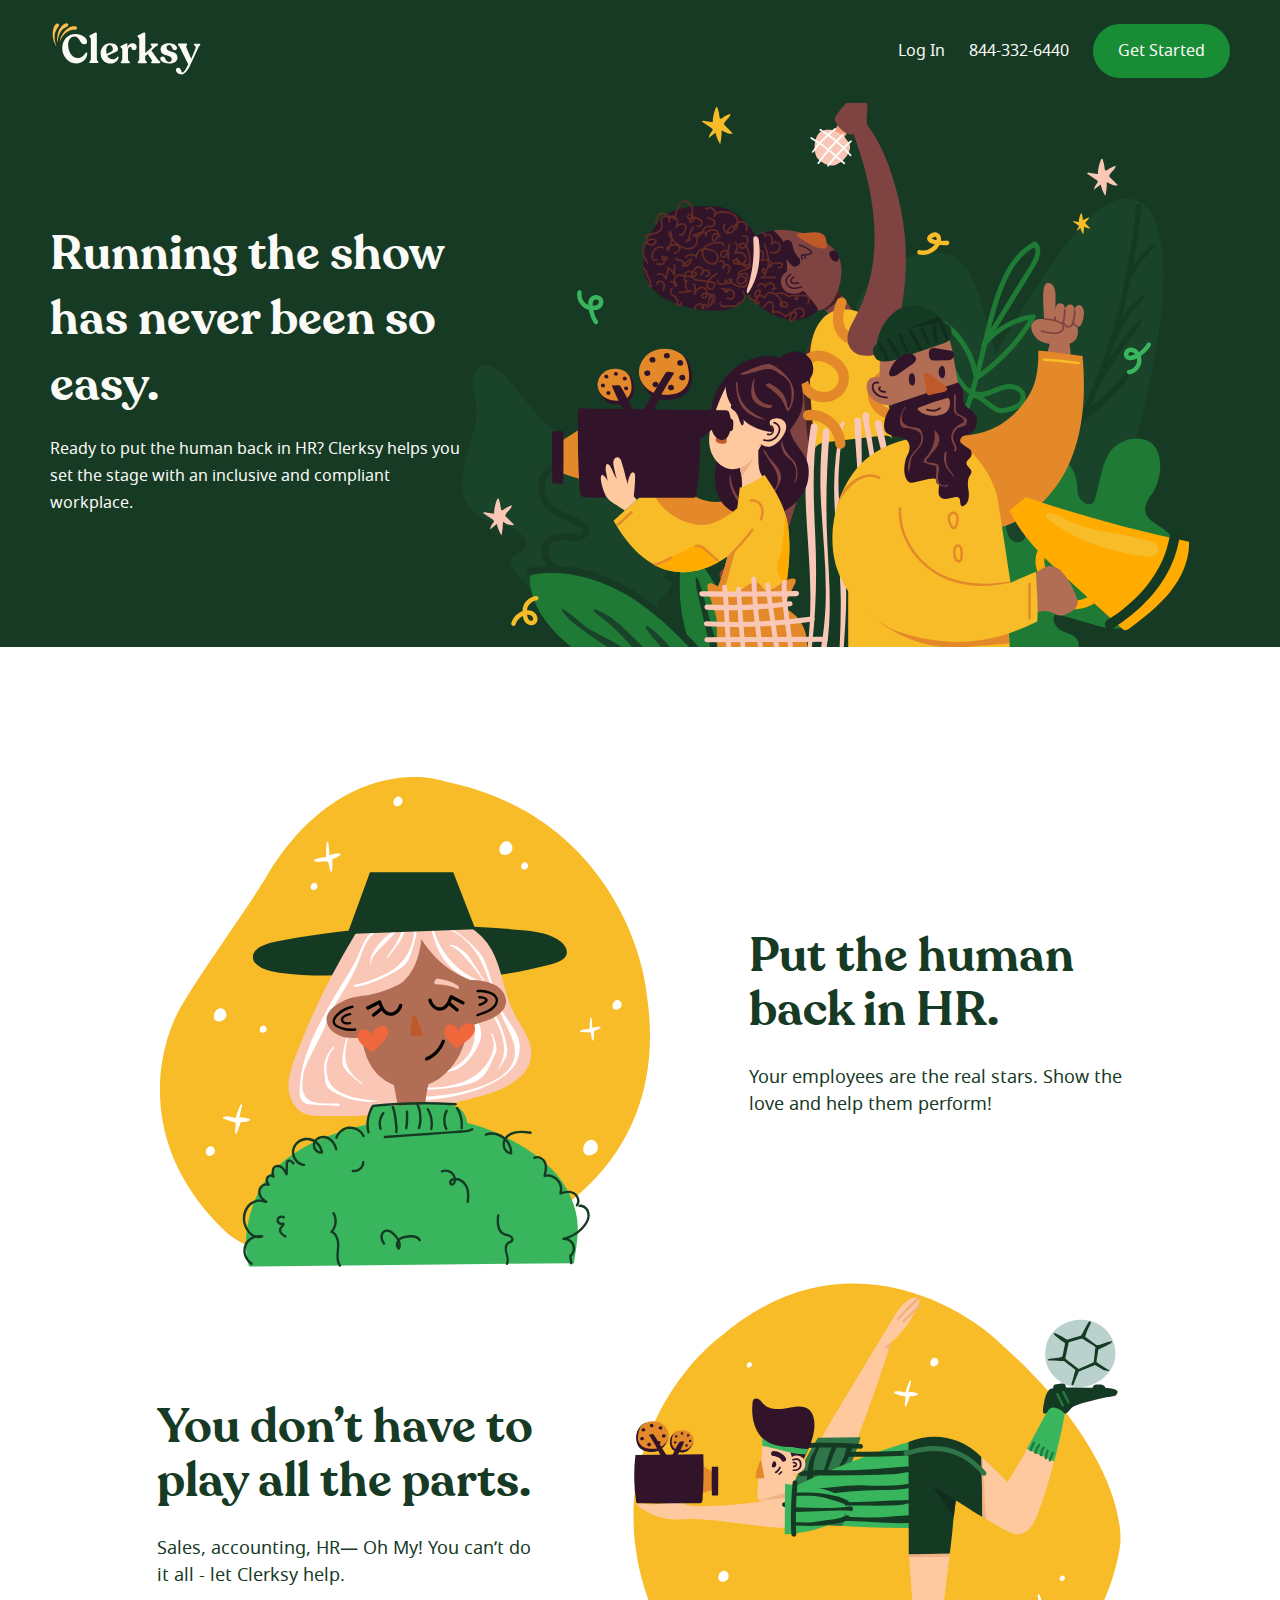
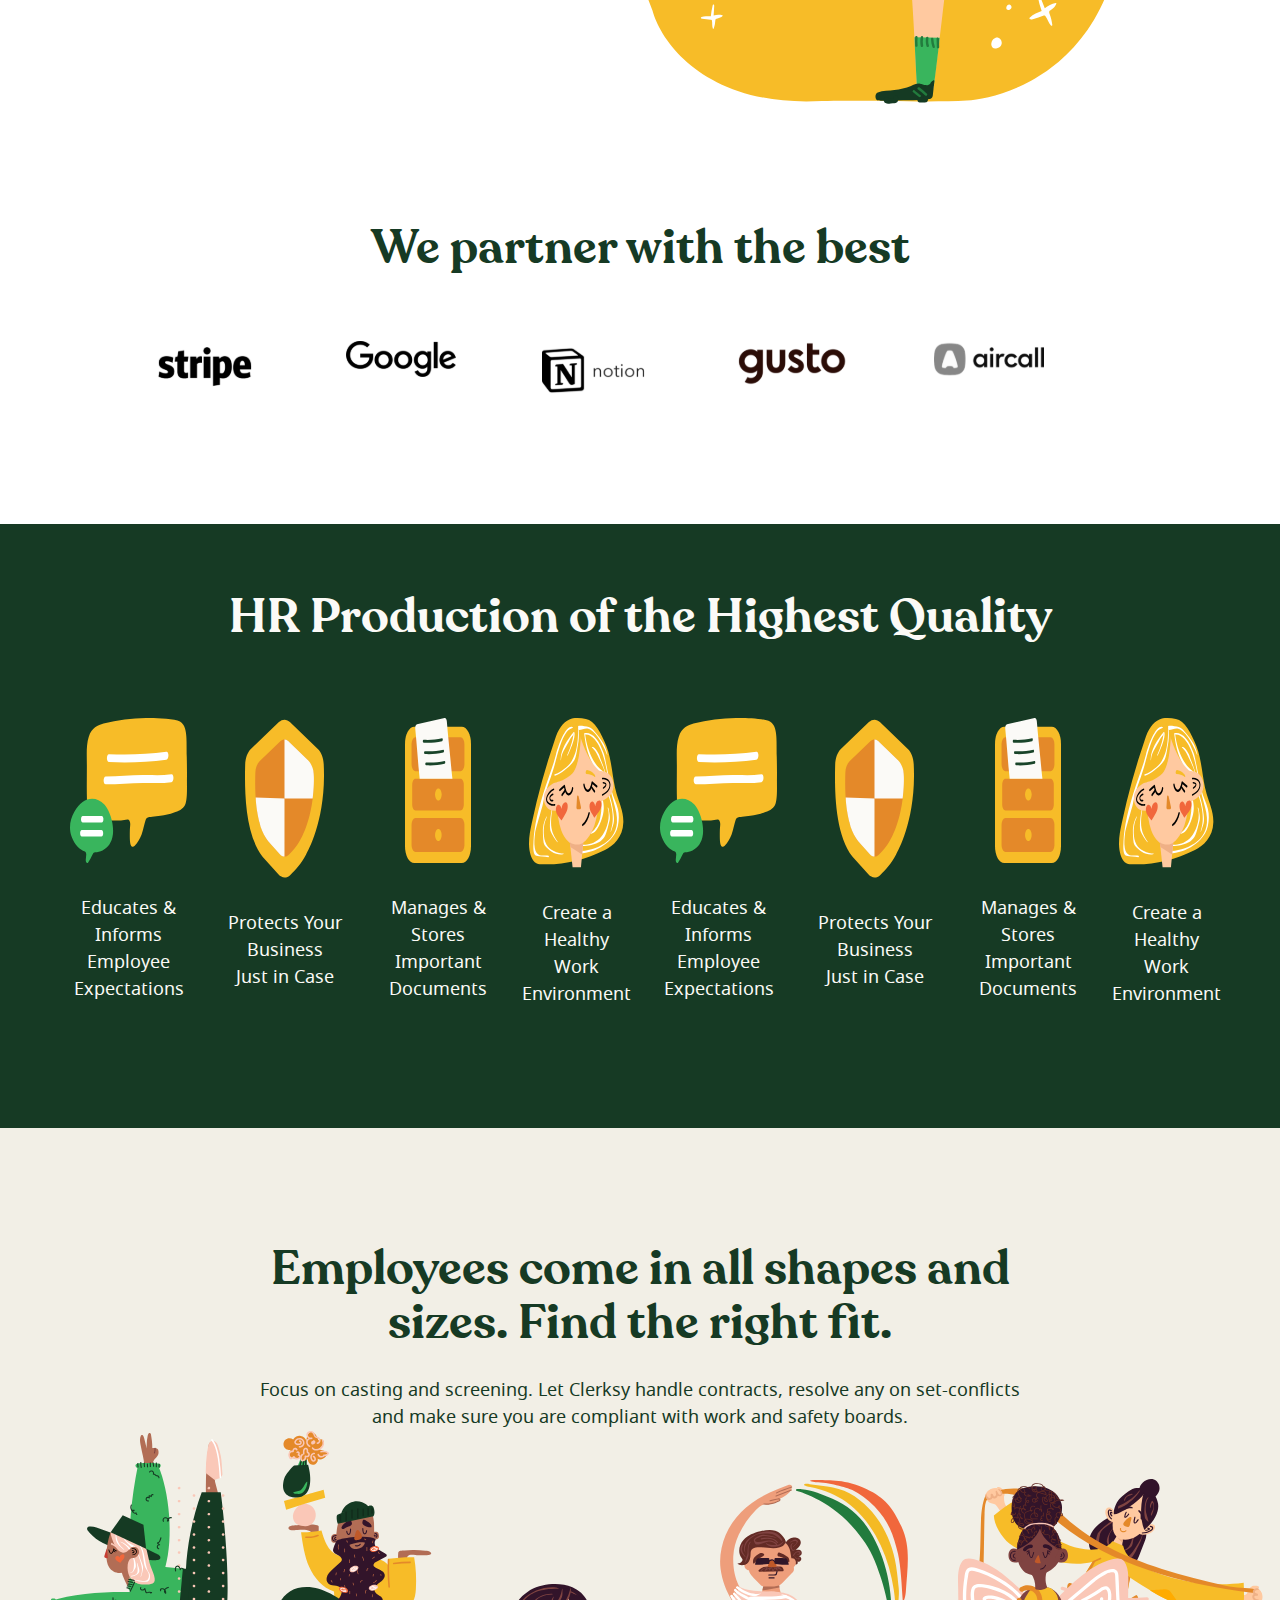
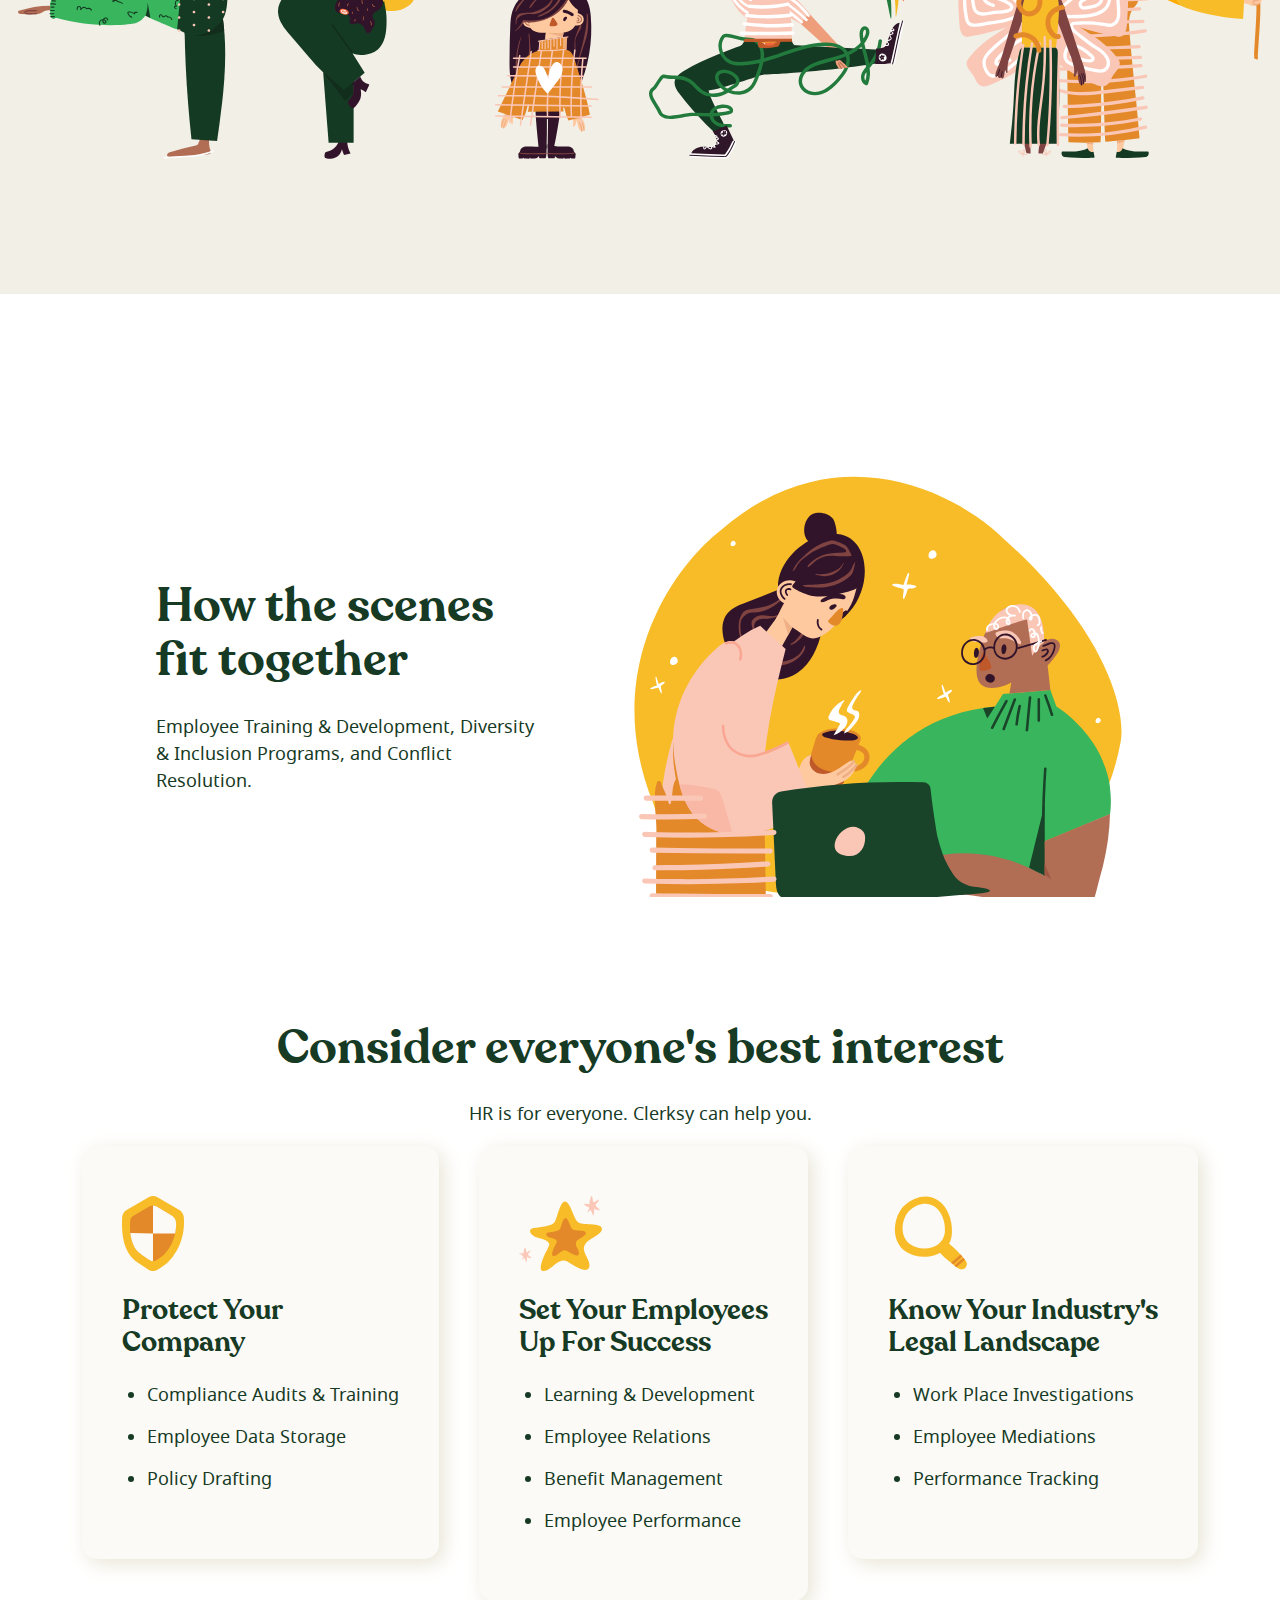
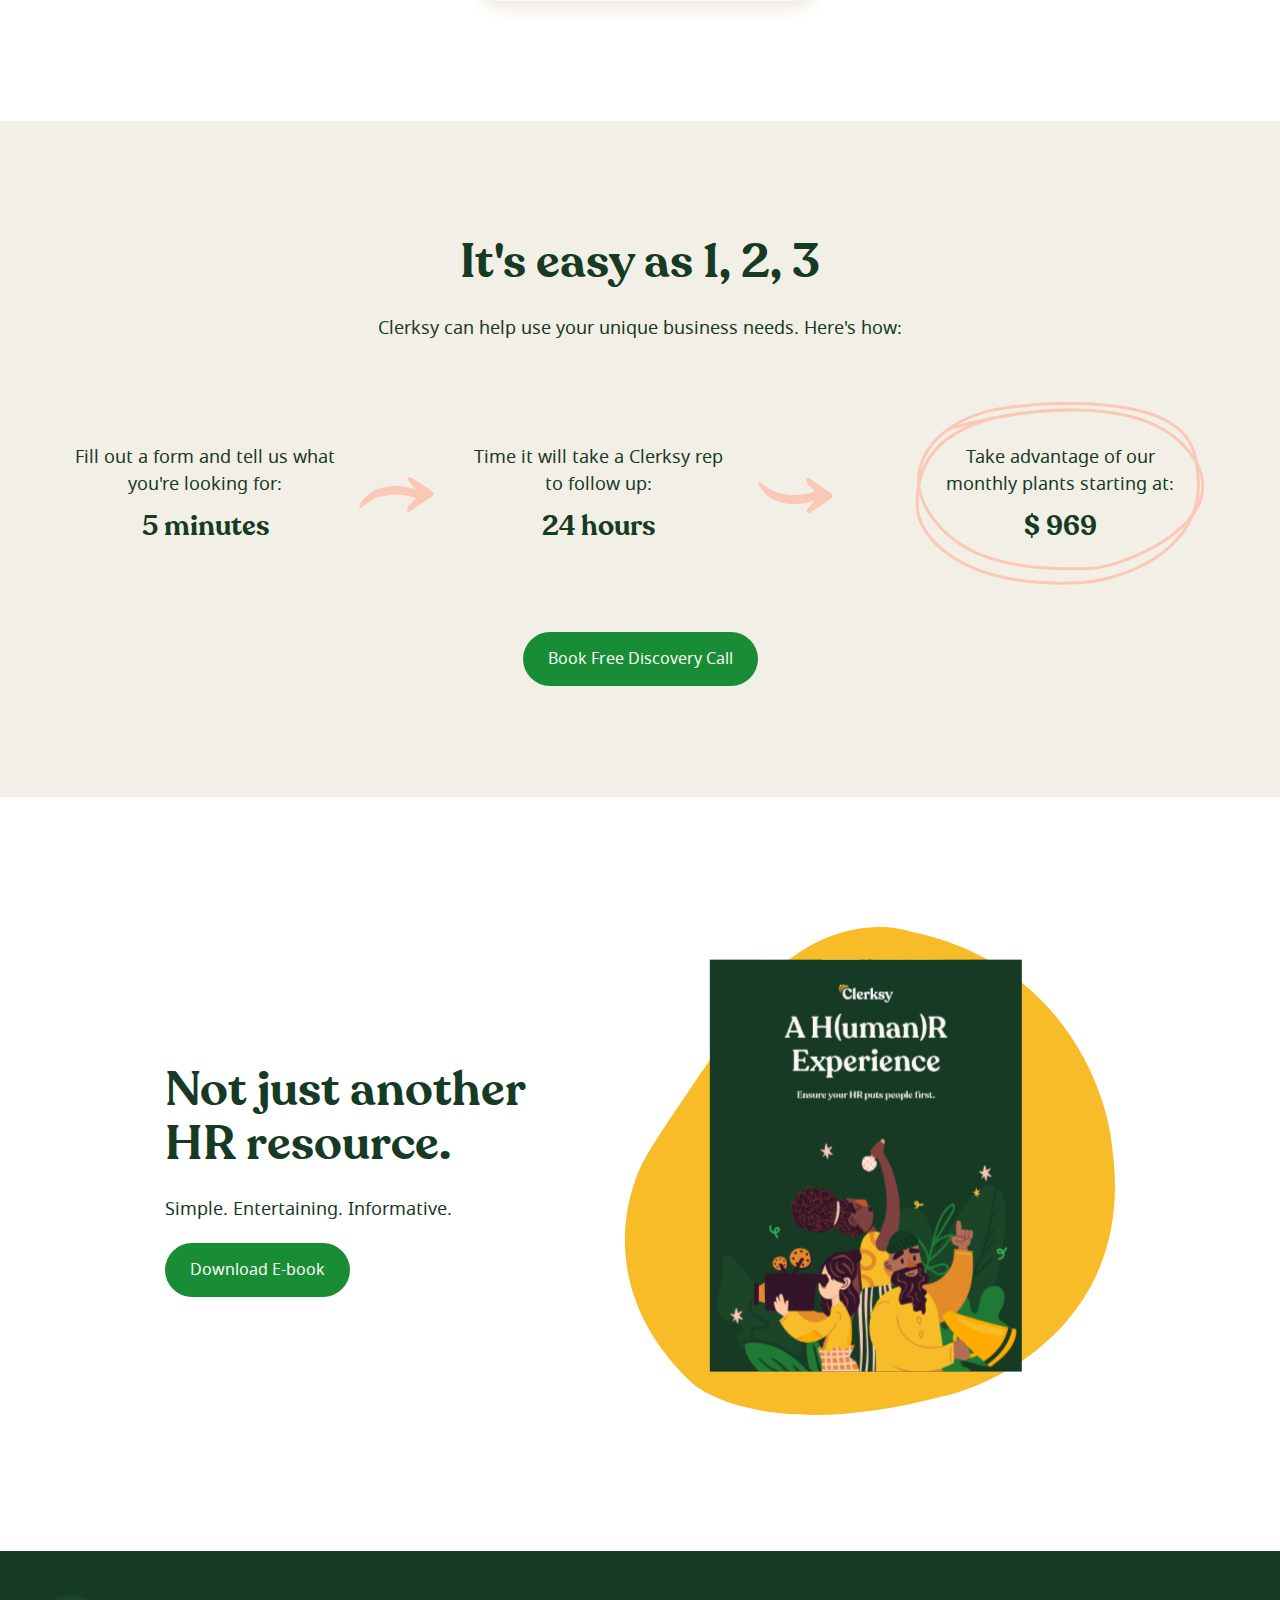
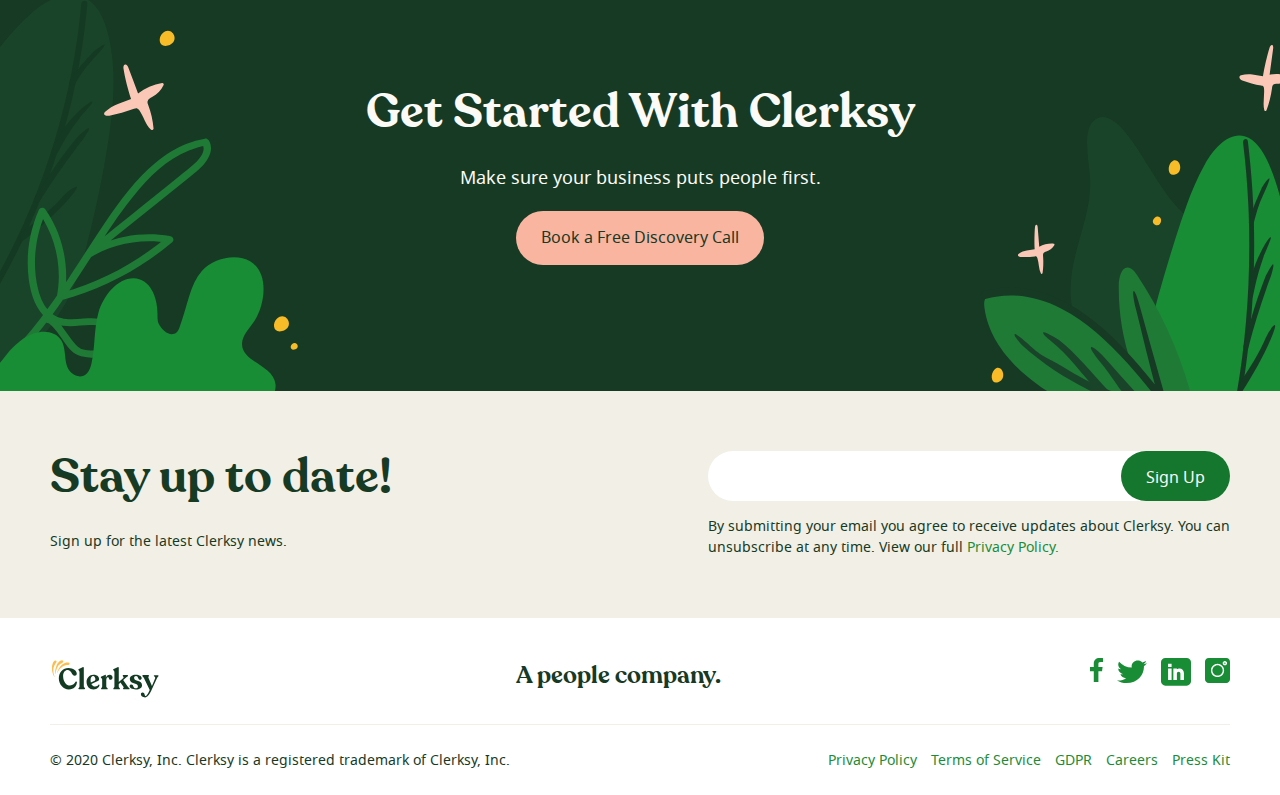
==== commit 1aca4ef6: "final_maket" ====
--- a/index.html
+++ b/index.html
@@ -242,7 +242,55 @@
         </div>
     </section>
 </main>
-<footer></footer>
+<footer>
+    <div class="sign_up">
+        <div class="wrapper">
+            <article>
+                <h2>Stay up to date!</h2>
+                <p>Sign up for the latest Clerksy news.</p>
+            </article>
+            <article>
+                <form name="email" action="" method="post">
+                    <input type="email" name="email">
+                    <button>Sign Up</button>
+                </form>
+                <p>By submitting your email you agree to receive updates about Clerksy. You can<br> unsubscribe at any time. View our full <span>Privacy Policy.</span></p>
+            </article>
+        </div>
+    </div>
+    <div class="foot_links">
+        <div class="wrapper social">
+            <a href="#">
+                <img src="images/logo_footer.svg" alt=""/>
+            </a>
+            <h4>A people company.</h4>
+            <ul>
+                <li>
+                    <a href="#"><img src="images/f.svg"></a>
+                </li>
+                <li>
+                    <a href="#"><img src="images/twi.svg"></a>
+                </li>
+                <li>
+                    <a href="#"><img src="images/in.svg"></a>
+                </li>
+                <li>
+                    <a href="#"><img src="images/insta.svg"></a>
+                </li>
+            </ul>
+        </div>
+        <div class="wrapper politics">
+            <p>© 2020 Clerksy, Inc. Clerksy is a registered trademark of Clerksy, Inc.</p>
+            <ul>
+                <li><a href="#">Privacy Policy</a></li>
+                <li><a href="#">Terms of Service</a></li>
+                <li><a href="#">GDPR</a></li>
+                <li><a href="#">Careers</a></li>
+                <li><a href="#">Press Kit</a></li>
+            </ul>
+        </div>
+    </div>
+</footer>
 <script src="https://code.jquery.com/jquery-3.7.1.min.js" integrity="sha256-/JqT3SQfawRcv/BIHPThkBvs0OEvtFFmqPF/lYI/Cxo=" crossorigin="anonymous"></script>
 <script src="js/owl.carousel.js"></script>
 <script src="js/scripts.js"></script>
--- a/css/style.css
+++ b/css/style.css
@@ -436,4 +436,102 @@
   text-decoration: none;
 }
 
+footer .sign_up {
+  padding: 60px 0;
+  background-color: #F2EFE6;
+}
+footer .sign_up .wrapper {
+  margin: auto;
+  max-width: 1180px;
+  display: flex;
+  justify-content: space-between;
+}
+footer .sign_up .wrapper article h2 {
+  font: 48px/112% "recoletasemibold";
+  color: #163a24;
+  margin-bottom: 26px;
+}
+footer .sign_up .wrapper article p {
+  font: 18px/150% "noto_sansregular";
+  color: #163a24;
+}
+footer .sign_up .wrapper article p {
+  font: 14px/150% "noto_sansregular";
+  color: #163a24;
+}
+footer .sign_up .wrapper article span {
+  color: #198c36;
+}
+footer .sign_up .wrapper article form {
+  max-width: 590px;
+  height: 50px;
+  margin-bottom: 15px;
+  display: flex;
+  justify-content: space-between;
+  background-color: #FFFFFF;
+  border-radius: 255px;
+}
+footer .sign_up .wrapper article form input {
+  width: 60%;
+  background-color: transparent;
+  border: none;
+  padding-left: 20px;
+}
+footer .sign_up .wrapper article form button {
+  background-color: #15762E;
+  padding: 15px 25px;
+  font: 16px "noto_sansregular";
+  color: #fbfaf7;
+  border-radius: 255px;
+  border: none;
+}
+footer .foot_links {
+  padding: 40px 0 24px 0;
+  background-color: #FFFFFF;
+}
+footer .foot_links .wrapper {
+  margin: auto;
+  max-width: 1180px;
+}
+footer .foot_links .social {
+  display: flex;
+  justify-content: space-between;
+  margin-bottom: 20px;
+}
+footer .foot_links .social h4 {
+  color: #163A24;
+  font: 24px/150% "recoletasemibold";
+  text-align: center;
+}
+footer .foot_links .social ul {
+  display: flex;
+}
+footer .foot_links .social ul li {
+  margin-left: 14px;
+  list-style: none;
+}
+footer .foot_links .politics {
+  border-top: 1px solid #f2efe6;
+  padding-top: 25px;
+  display: flex;
+  justify-content: space-between;
+}
+footer .foot_links .politics p {
+  font: 14px/150% "noto_sansregular";
+  color: #163a24;
+}
+footer .foot_links .politics ul {
+  display: flex;
+}
+footer .foot_links .politics ul li {
+  list-style: none;
+  margin-left: 14px;
+}
+footer .foot_links .politics ul li a {
+  font: 14px "noto_sansregular";
+  text-align: right;
+  color: #198c36;
+  text-decoration: none;
+}
+
 /*# sourceMappingURL=style.css.map */
--- a/css/media.css
+++ b/css/media.css
@@ -8,13 +8,13 @@
   body header .container .cd-3d-nav-container ul li {
     margin-left: 0px;
   }
-  body header .container .cd-3d-nav-container ul li a {
-    color: #163A24;
-  }
-  body header .container .cd-3d-nav-container ul li a:last-of-type a {
+  body header .container .cd-3d-nav-container ul li:last-of-type a {
     border-radius: 0;
     padding: 0;
     background-color: unset;
+  }
+  body header .container .cd-3d-nav-container ul li a {
+    color: #163A24;
   }
   main .main {
     background: #163A24;
@@ -146,5 +146,23 @@
     bottom: 0px;
   }
 }
+footer .sign_up {
+  padding: 60px 20px;
+}
+footer .sign_up .wrapper {
+  flex-wrap: wrap;
+  gap: 33px;
+}
+footer .foot_links {
+  padding: 40px 20px 24px;
+}
+footer .foot_links .social {
+  flex-wrap: wrap;
+  gap: 33px;
+}
+footer .foot_links .politics {
+  flex-wrap: wrap;
+  gap: 16px;
+}
 
 /*# sourceMappingURL=media.css.map */
